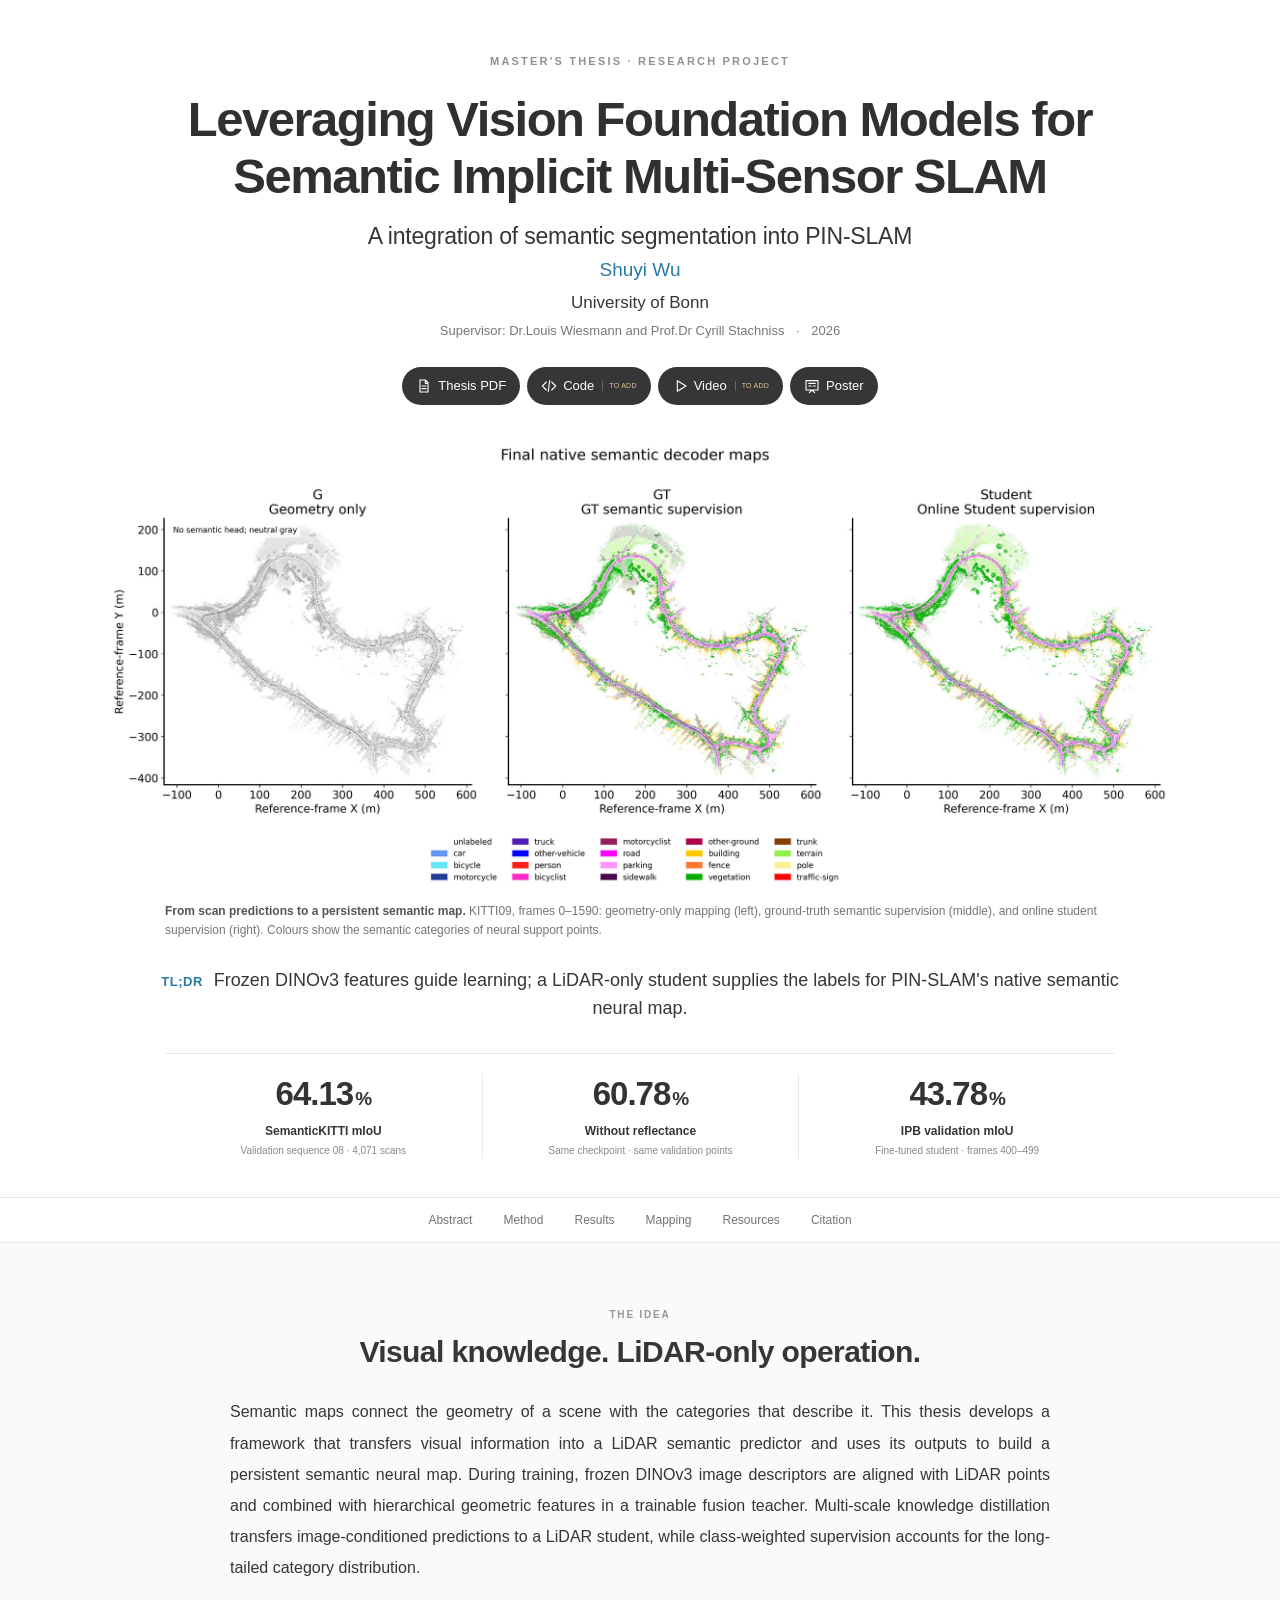
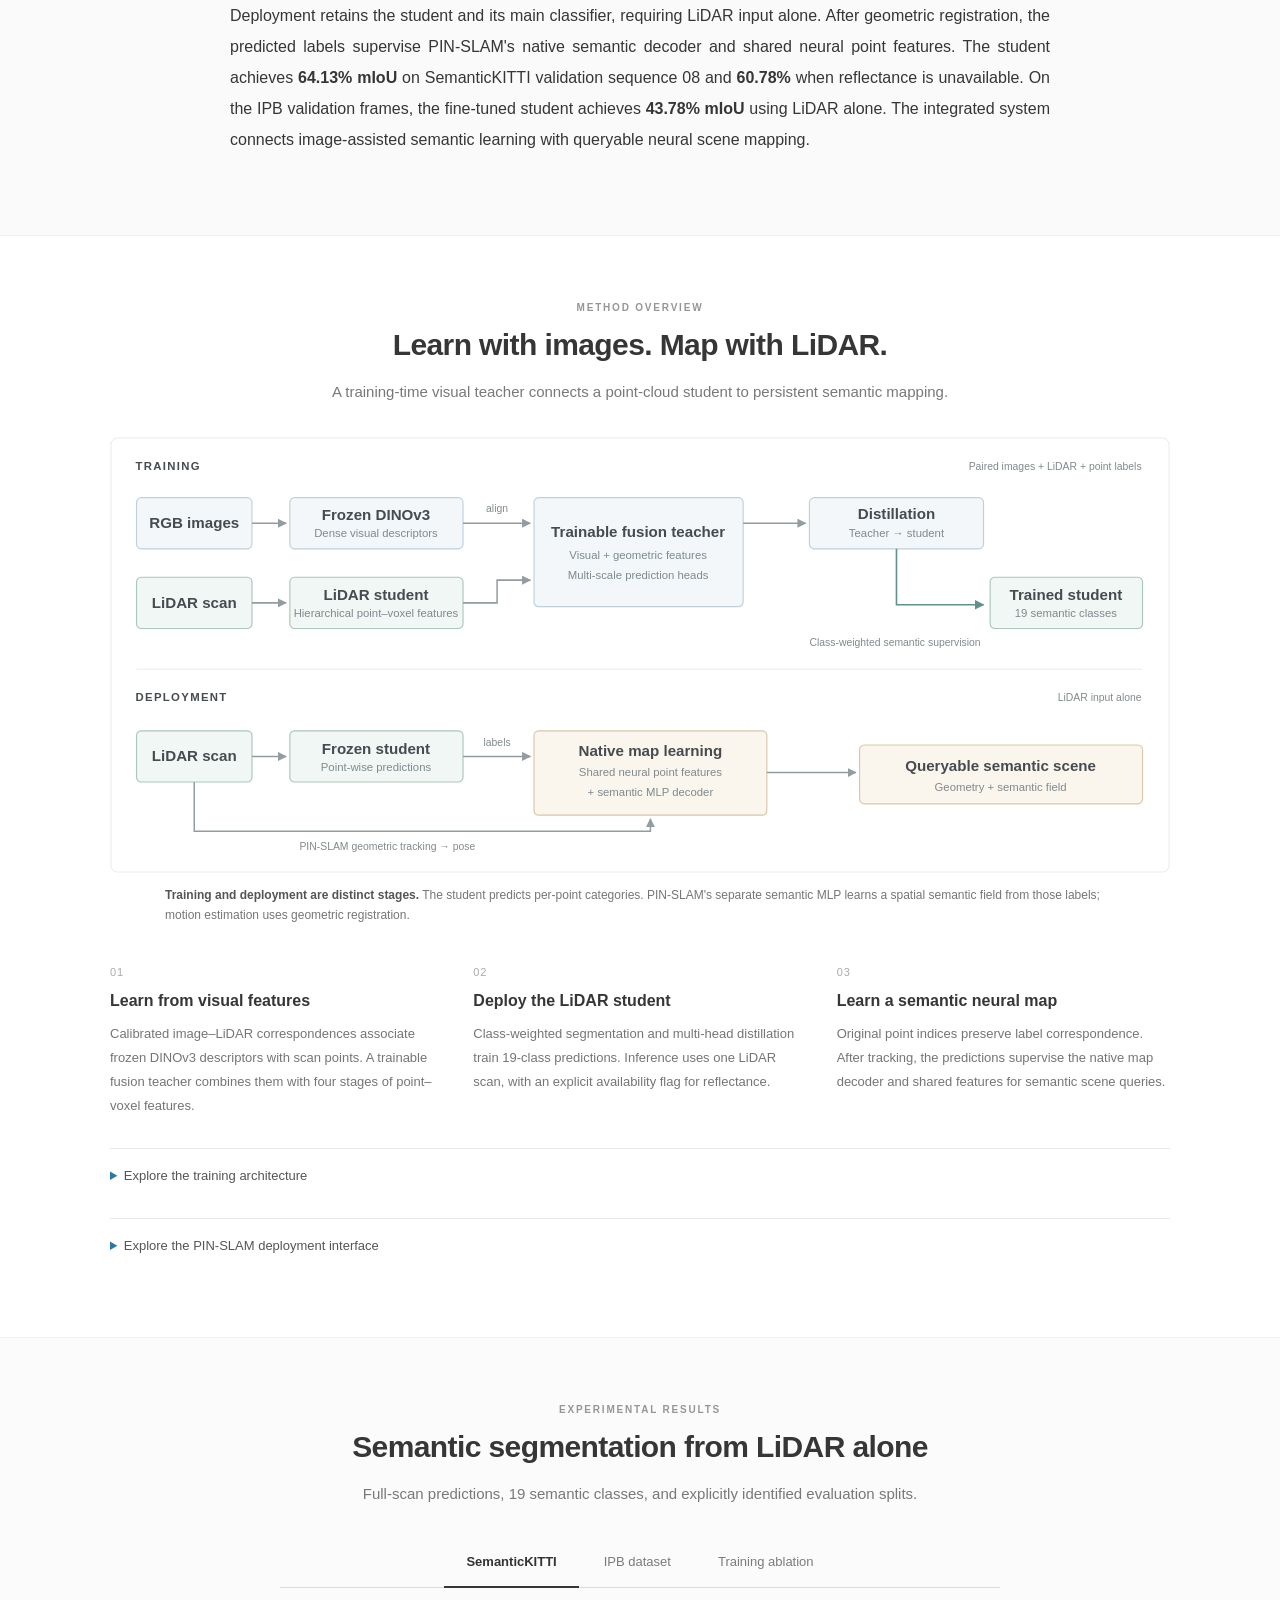
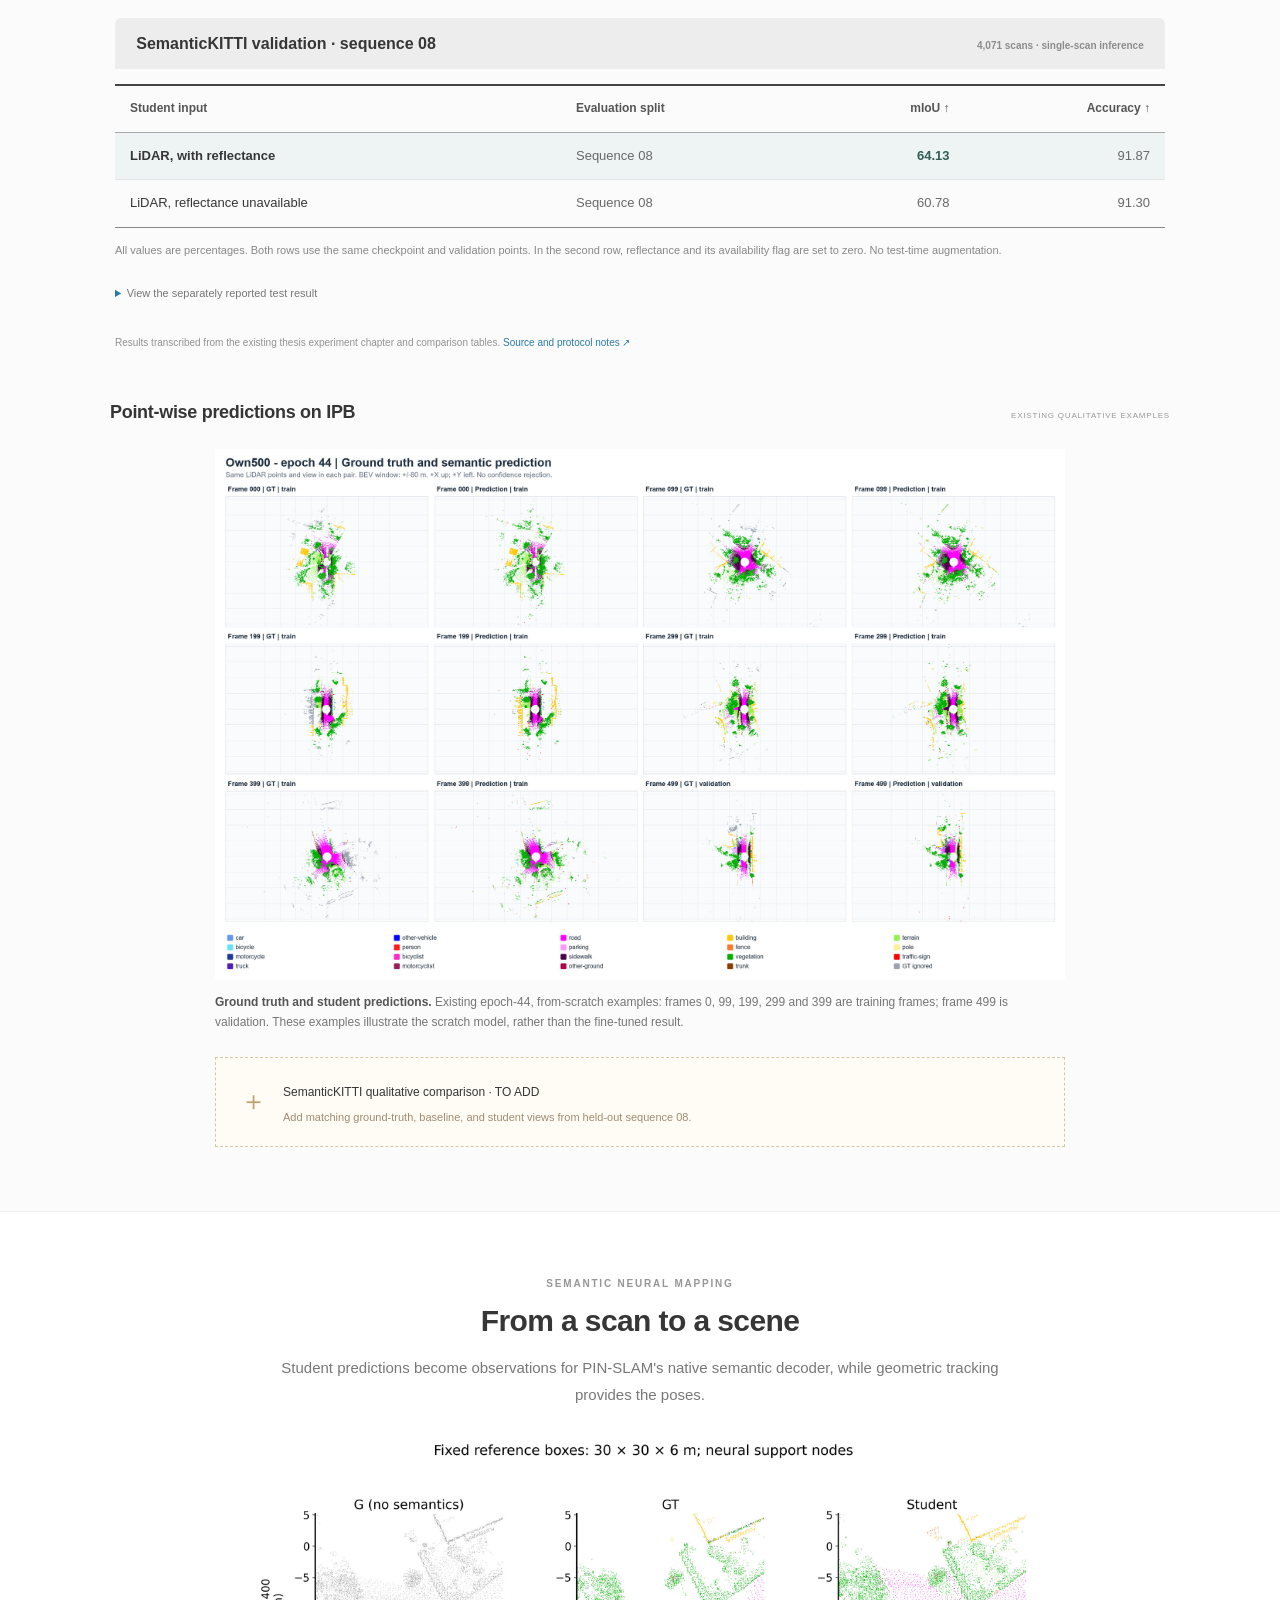
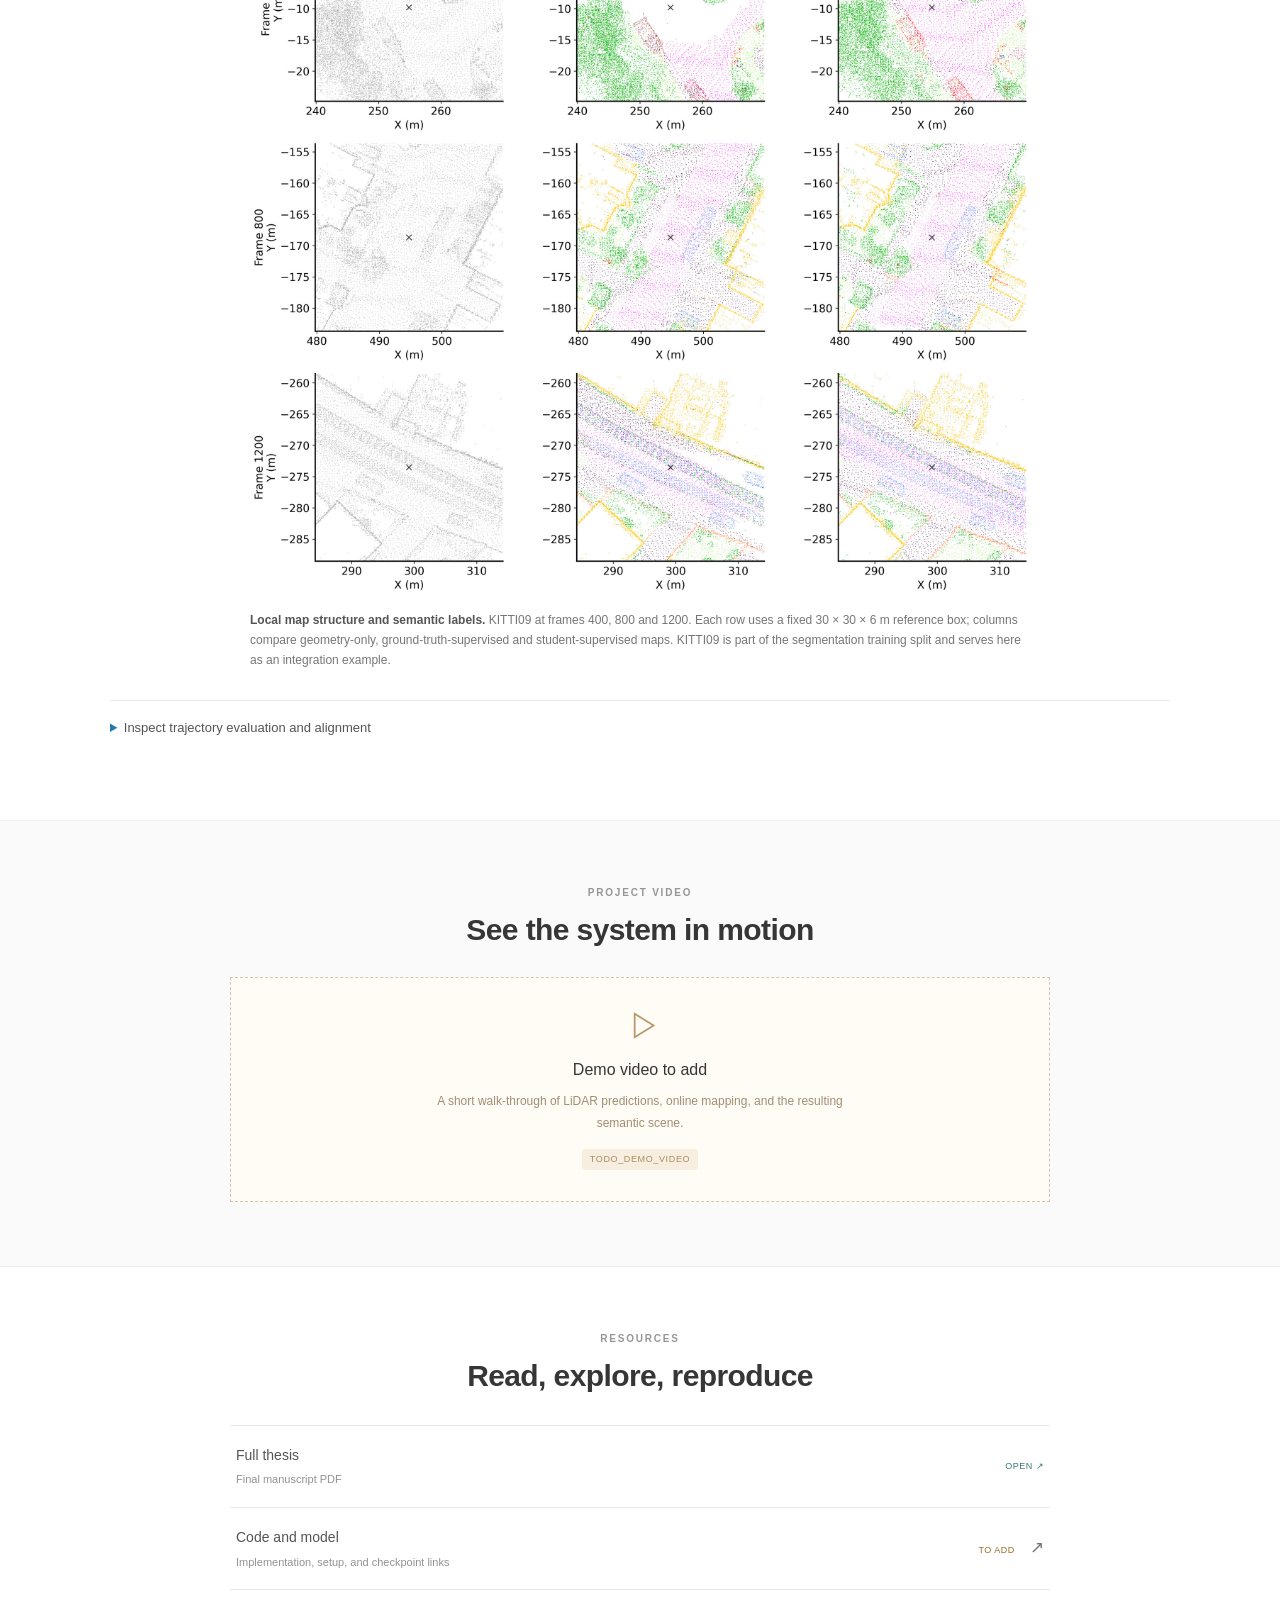
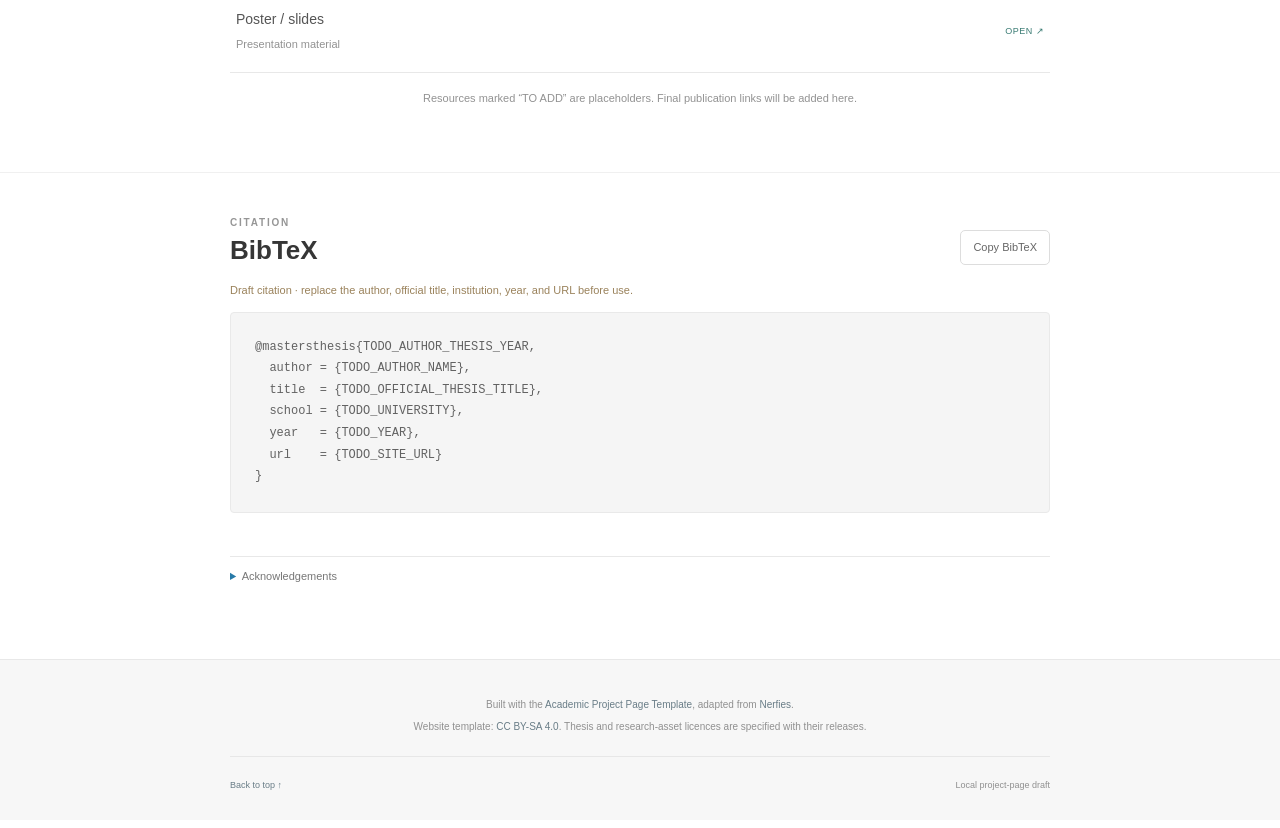
==== index.html @ 0bd76310 "change_basic" ====
<!doctype html>
<!-- Adapted from Academic Project Page Template and Nerfies. See ATTRIBUTION.md. -->
<html lang="en">
<head>
  <meta charset="utf-8">
  <meta name="viewport" content="width=device-width, initial-scale=1">
  <title>Leveraging Vision Foundation Models for Semantic Implicit Multi-Sensor SLAM | Master's Thesis</title>
  <meta name="description" content="A integration of semantic segmentation into PIN-SLAM">
  <meta name="Shuyi Wu, Louis Wiesmann , and Cyrill Stachniss" content="TODO_AUTHOR_NAME">
  <meta name="keywords" content="DINOv3, LiDAR, semantic segmentation, knowledge distillation, PIN-SLAM, semantic mapping">
  <meta name="theme-color" content="#363636">
  <!-- TODO_METADATA: replace identity, year, and complete project URLs before publication. -->
  <meta property="og:type" content="website">
  <meta property="og:title" content="Semantic PIN-SLAM">
  <meta property="og:description" content="Visual guidance during training. LiDAR-only semantics at deployment.">
  <meta property="og:url" content="TODO_SITE_URL">
  <meta property="og:image" content="TODO_ABSOLUTE_SOCIAL_PREVIEW_URL">
  <meta name="twitter:card" content="summary_large_image">
  <meta name="citation_title" content="TODO_OFFICIAL_THESIS_TITLE">
  <meta name="citation_author" content="TODO_AUTHOR_NAME">
  <meta name="citation_dissertation_institution" content="TODO_UNIVERSITY">
  <meta name="citation_publication_date" content="TODO_YEAR">
  <!-- Add citation_pdf_url only when the final thesis PDF is available. -->
  <link rel="icon" href="./static/images/favicon.svg" type="image/svg+xml">
  <link rel="stylesheet" href="./static/css/bulma.min.css">
  <link rel="stylesheet" href="./static/css/index.css">
  <script defer src="./static/js/index.js"></script>
</head>
<body>
  <a class="skip-link" href="#main-content">Skip to content</a>
  <header class="hero publication-header" id="top">
    <div class="hero-body">
      <div class="container is-max-desktop has-text-centered">
        <p class="eyebrow">MASTER'S THESIS · RESEARCH PROJECT</p>
        <!-- TODO_OFFICIAL_THESIS_TITLE: this is a descriptive working title, not a confirmed thesis title. -->
        <h1 class="title is-1 publication-title">Leveraging Vision Foundation Models for Semantic Implicit Multi-Sensor SLAM</h1>
        <p class="publication-subtitle">A integration of semantic segmentation into PIN-SLAM</p>
        <div class="publication-authors">
          <span class="identity-placeholder" data-placeholder="TODO_AUTHOR_NAME">Shuyi Wu</span>
        </div>
        <p class="publication-affiliation"><span data-placeholder="TODO_UNIVERSITY">University of Bonn</span> </p>
        <p class="publication-supervisor">Supervisor: <span data-placeholder="TODO_SUPERVISOR">Dr.Louis Wiesmann and Prof.Dr Cyrill Stachniss</span> <span class="dot">·</span> <span data-placeholder="TODO_YEAR">2026</span></p>
        <div class="publication-links" aria-label="Project resources">
          <a href="#resources" class="button is-dark is-rounded resource-link" data-resource="thesis"><svg class="icon-svg" aria-hidden="true"><use href="#icon-file"/></svg><span>Thesis PDF</span><span class="button-pending">TO ADD</span></a>
          <a href="#resources" class="button is-dark is-rounded resource-link" data-resource="code"><svg class="icon-svg" aria-hidden="true"><use href="#icon-code"/></svg><span>Code</span><span class="button-pending">TO ADD</span></a>
          <a href="#video" class="button is-dark is-rounded resource-link" data-resource="video"><svg class="icon-svg" aria-hidden="true"><use href="#icon-play"/></svg><span>Video</span><span class="button-pending">TO ADD</span></a>
          <a href="#resources" class="button is-dark is-rounded resource-link" data-resource="poster"><svg class="icon-svg" aria-hidden="true"><use href="#icon-poster"/></svg><span>Poster</span><span class="button-pending">TO ADD</span></a>
        </div>
      </div>
    </div>
  </header>

  <main id="main-content">
    <section class="teaser-section" aria-label="Research overview">
      <div class="container wide-container">
        <figure class="teaser-figure">
          <button class="image-button" data-lightbox="./static/images/teaser.jpg" data-caption="KITTI09, frames 0–1590. Geometry-only, ground-truth-supervised, and student-supervised native neural point maps. All panels use the same reference coordinates, class colours, and display sampling." aria-label="Enlarge the semantic map comparison">
            <img src="./static/images/teaser.jpg" width="2200" height="923" alt="Three aligned KITTI09 neural point maps: geometry-only in grey, ground-truth semantics, and online student semantics." fetchpriority="high">
          </button>
          <figcaption><strong>From scan predictions to a persistent semantic map.</strong> KITTI09, frames 0–1590: geometry-only mapping (left), ground-truth semantic supervision (middle), and online student supervision (right). Colours show the semantic categories of neural support points.</figcaption>
        </figure>
        <p class="tldr"><strong>TL;DR</strong> Frozen DINOv3 features guide learning; a LiDAR-only student supplies the labels for PIN-SLAM's native semantic neural map.</p>
        <div class="research-highlights" aria-label="Selected validation results">
          <div><span class="metric-value">64.13<span>%</span></span><span class="metric-name">SemanticKITTI mIoU</span><span class="metric-detail">Validation sequence 08 · 4,071 scans</span></div>
          <div><span class="metric-value">60.78<span>%</span></span><span class="metric-name">Without reflectance</span><span class="metric-detail">Same checkpoint · same validation points</span></div>
          <div><span class="metric-value">43.78<span>%</span></span><span class="metric-name">IPB validation mIoU</span><span class="metric-detail">Fine-tuned student · frames 400–499</span></div>
        </div>
      </div>
    </section>

    <nav class="section-nav" aria-label="Page sections">
      <div><a href="#abstract">Abstract</a><a href="#method">Method</a><a href="#results">Results</a><a href="#mapping">Mapping</a><a href="#resources">Resources</a><a href="#citation">Citation</a></div>
    </nav>

    <section class="section paper-section abstract-section" id="abstract">
      <div class="container reading-container">
        <p class="section-kicker">THE IDEA</p>
        <h2 class="title is-3 section-title">Visual knowledge. LiDAR-only operation.</h2>
        <div class="content abstract-copy">
          <p>Semantic maps connect the geometry of a scene with the categories that describe it. This thesis develops a framework that transfers visual information into a LiDAR semantic predictor and uses its outputs to build a persistent semantic neural map. During training, frozen DINOv3 image descriptors are aligned with LiDAR points and combined with hierarchical geometric features in a trainable fusion teacher. Multi-scale knowledge distillation transfers image-conditioned predictions to a LiDAR student, while class-weighted supervision accounts for the long-tailed category distribution.</p>
          <p>Deployment retains the student and its main classifier, requiring LiDAR input alone. After geometric registration, the predicted labels supervise PIN-SLAM's native semantic decoder and shared neural point features. The student achieves <strong>64.13% mIoU</strong> on SemanticKITTI validation sequence 08 and <strong>60.78%</strong> when reflectance is unavailable. On the IPB validation frames, the fine-tuned student achieves <strong>43.78% mIoU</strong> using LiDAR alone. The integrated system connects image-assisted semantic learning with queryable neural scene mapping.</p>
        </div>
      </div>
    </section>

    <section class="section paper-section" id="method">
      <div class="container wide-container">
        <p class="section-kicker">METHOD OVERVIEW</p>
        <h2 class="title is-3 section-title">Learn with images. Map with LiDAR.</h2>
        <p class="section-intro">A training-time visual teacher connects a point-cloud student to persistent semantic mapping.</p>
        <figure class="pipeline-figure">
          <button class="image-button" data-lightbox="./static/images/pipeline.svg" data-caption="System overview. Images and frozen DINOv3 are used during training. Deployment uses the LiDAR student; its labels supervise native semantic map learning after geometric tracking." aria-label="Enlarge the system overview">
            <img src="./static/images/pipeline.svg" width="1120" height="460" alt="Training: calibrated RGB and LiDAR features enter a fusion teacher, which distils semantic predictions to the student. Deployment: LiDAR student labels supervise native semantic mapping after geometric tracking." loading="lazy">
          </button>
          <figcaption><strong>Training and deployment are distinct stages.</strong> The student predicts per-point categories. PIN-SLAM's separate semantic MLP learns a spatial semantic field from those labels; motion estimation uses geometric registration.</figcaption>
        </figure>
        <div class="method-columns">
          <article><span class="step-number">01</span><h3>Learn from visual features</h3><p>Calibrated image–LiDAR correspondences associate frozen DINOv3 descriptors with scan points. A trainable fusion teacher combines them with four stages of point–voxel features.</p></article>
          <article><span class="step-number">02</span><h3>Deploy the LiDAR student</h3><p>Class-weighted segmentation and multi-head distillation train 19-class predictions. Inference uses one LiDAR scan, with an explicit availability flag for reflectance.</p></article>
          <article><span class="step-number">03</span><h3>Learn a semantic neural map</h3><p>Original point indices preserve label correspondence. After tracking, the predictions supervise the native map decoder and shared features for semantic scene queries.</p></article>
        </div>
        <details class="figure-details"><summary>Explore the training architecture</summary><figure><button class="image-button" data-lightbox="./static/images/fusion-teacher.svg" data-caption="Training architecture from the thesis: frozen DINOv3, trainable feature adapters and fusion stages, and main and auxiliary prediction heads." aria-label="Enlarge the fusion-teacher architecture"><img src="./static/images/fusion-teacher.svg" alt="Detailed four-stage DINOv3 fusion-teacher architecture." loading="lazy"></button><figcaption>The frozen visual encoder guides the trainable fusion teacher. The teacher and visual branch are used during training.</figcaption></figure></details>
        <details class="figure-details"><summary>Explore the PIN-SLAM deployment interface</summary><figure><button class="image-button" data-lightbox="./static/images/semantic-mapping.svg" data-caption="Native semantic mapping flow from the thesis. A frozen student supplies labels to ray sampling and map optimization. Geometric registration is the motion-estimation path." aria-label="Enlarge the semantic mapping flow"><img src="./static/images/semantic-mapping.svg" alt="Frozen student and geometric tracking feed PIN-SLAM map sampling, optimization, and native semantic decoding." loading="lazy"></button><figcaption>Student labels enter the native map-learning path after current-frame geometric tracking.</figcaption></figure></details>
      </div>
    </section>

    <section class="section paper-section results-section" id="results">
      <div class="container wide-container">
        <p class="section-kicker">EXPERIMENTAL RESULTS</p>
        <h2 class="title is-3 section-title">Semantic segmentation from LiDAR alone</h2>
        <p class="section-intro">Full-scan predictions, 19 semantic classes, and explicitly identified evaluation splits.</p>
        <div class="result-tabs" role="tablist" aria-label="Segmentation experiments">
          <button id="tab-semkitti" role="tab" aria-selected="true" aria-controls="panel-semkitti" tabindex="0">SemanticKITTI</button>
          <button id="tab-ipb" role="tab" aria-selected="false" aria-controls="panel-ipb" tabindex="-1">IPB dataset</button>
          <button id="tab-ablation" role="tab" aria-selected="false" aria-controls="panel-ablation" tabindex="-1">Training ablation</button>
        </div>
        <div class="result-panel" id="panel-semkitti" role="tabpanel" aria-labelledby="tab-semkitti" tabindex="0">
          <div class="panel-heading"><h3>SemanticKITTI validation · sequence 08</h3><span class="protocol-tag">4,071 scans · single-scan inference</span></div>
          <div class="table-container"><table class="paper-table"><caption class="sr-only">SemanticKITTI validation performance with and without reflectance.</caption><thead><tr><th scope="col">Student input</th><th scope="col">Evaluation split</th><th scope="col" class="numeric">mIoU ↑</th><th scope="col" class="numeric">Accuracy ↑</th></tr></thead><tbody><tr class="our-row"><th scope="row">LiDAR, with reflectance</th><td>Sequence 08</td><td class="numeric"><strong>64.13</strong></td><td class="numeric">91.87</td></tr><tr><th scope="row">LiDAR, reflectance unavailable</th><td>Sequence 08</td><td class="numeric">60.78</td><td class="numeric">91.30</td></tr></tbody></table></div>
          <p class="table-note">All values are percentages. Both rows use the same checkpoint and validation points. In the second row, reflectance and its availability flag are set to zero. No test-time augmentation.</p>
          <details class="text-details"><summary>View the separately reported test result</summary><p>The supplied thesis comparison tables report <strong>63.5% mIoU</strong> and <strong>90.3% accuracy</strong> on SemanticKITTI <strong>test sequences 11–21</strong>. This is a reported test result; the available validation records establish the sequence 08 results above. The original test-submission link is <span class="inline-placeholder">TO ADD</span>.</p></details>
        </div>
        <div class="result-panel" id="panel-ipb" role="tabpanel" aria-labelledby="tab-ipb" tabindex="0" hidden>
          <div class="panel-heading"><h3>IPB validation · frames 400–499</h3><span class="protocol-tag">100 scans · 12,946,458 valid points</span></div>
          <div class="table-container"><table class="paper-table"><caption class="sr-only">IPB held-out validation comparison, including training data and inference modalities.</caption><thead><tr><th scope="col">Method</th><th scope="col">Training data</th><th scope="col">Inference</th><th scope="col" class="numeric">mIoU ↑</th><th scope="col" class="numeric">Acc. ↑</th></tr></thead><tbody><tr><th scope="row">LSK3DNet</th><td>SemanticKITTI</td><td>LiDAR</td><td class="numeric">19.00</td><td class="numeric">53.81</td></tr><tr><th scope="row">DINO in the Room</th><td>SemanticKITTI</td><td>LiDAR + 4 RGB views</td><td class="numeric">44.56</td><td class="numeric">88.92</td></tr><tr><th scope="row">Ours · from scratch</th><td>IPB 0–399</td><td>LiDAR</td><td class="numeric">40.82</td><td class="numeric">86.00</td></tr><tr class="our-row"><th scope="row">Ours · fine-tuned</th><td>SemanticKITTI + IPB 0–399</td><td>LiDAR</td><td class="numeric"><strong>43.78</strong></td><td class="numeric">88.74</td></tr></tbody></table></div>
          <p class="table-note">Values are percentages. All methods are evaluated at the same valid reference points using the fixed 19-class label set. Empty class unions receive zero IoU. IPB scans do not provide reflectance. Training data and inference modalities are shown for each method.</p>
        </div>
        <div class="result-panel" id="panel-ablation" role="tabpanel" aria-labelledby="tab-ablation" tabindex="0" hidden>
          <div class="panel-heading"><h3>Class-aware training · sequence 08</h3><span class="protocol-tag">DINOv3 fusion teacher + distillation in every row</span></div>
          <div class="table-container"><table class="paper-table"><caption class="sr-only">Effect of weighting and weak-class augmentation.</caption><thead><tr><th scope="col">Training configuration</th><th scope="col" class="numeric">mIoU ↑</th><th scope="col" class="numeric">Accuracy ↑</th></tr></thead><tbody><tr><th scope="row">Unweighted cross-entropy</th><td class="numeric">61.83</td><td class="numeric">91.95</td></tr><tr class="our-row"><th scope="row">Fixed class weighting · main model</th><td class="numeric"><strong>64.13</strong></td><td class="numeric">91.87</td></tr><tr><th scope="row">Local weights + weak-class augmentation</th><td class="numeric">64.98</td><td class="numeric">91.51</td></tr></tbody></table></div>
          <p class="table-note">Values are percentages. The final row changes both class-frequency statistics and augmentation. Its local frequency statistics include sequence 08; training scans and augmentation donors exclude 08. It is reported as a separate configuration.</p>
        </div>
        <p class="source-note">Results transcribed from the existing thesis experiment chapter and comparison tables. <a href="./sources/CONTENT_SOURCES.md">Source and protocol notes ↗</a></p>
        <div class="qualitative-block">
          <div class="subsection-heading"><h3>Point-wise predictions on IPB</h3><span class="small-label">EXISTING QUALITATIVE EXAMPLES</span></div>
          <figure><button class="image-button" data-lightbox="./static/images/segmentation-own.jpg" data-caption="IPB examples from the epoch-44 student trained from scratch. Frames 0, 99, 199, 299, and 399 belong to training; frame 499 belongs to validation. These images illustrate the scratch model, not the fine-tuned result." aria-label="Enlarge the IPB segmentation examples"><img src="./static/images/segmentation-own.jpg" alt="Ground-truth and epoch-44 LiDAR student predictions across six IPB frames, with training and validation labels shown in the figure." loading="lazy"></button><figcaption><strong>Ground truth and student predictions.</strong> Existing epoch-44, from-scratch examples: frames 0, 99, 199, 299 and 399 are training frames; frame 499 is validation. These examples illustrate the scratch model, rather than the fine-tuned result.</figcaption></figure>
          <div class="asset-placeholder compact-placeholder" data-placeholder="TODO_SEMKITTI_QUALITATIVE"><span class="placeholder-mark">＋</span><div><strong>SemanticKITTI qualitative comparison · TO ADD</strong><p>Add matching ground-truth, baseline, and student views from held-out sequence 08.</p></div></div>
        </div>
      </div>
    </section>

    <section class="section paper-section" id="mapping">
      <div class="container wide-container">
        <p class="section-kicker">SEMANTIC NEURAL MAPPING</p>
        <h2 class="title is-3 section-title">From a scan to a scene</h2>
        <p class="section-intro">Student predictions become observations for PIN-SLAM's native semantic decoder, while geometric tracking provides the poses.</p>
        <figure class="map-detail-figure"><button class="image-button" data-lightbox="./static/images/map-details.jpg" data-caption="KITTI09 local map comparisons at frames 400, 800 and 1200. Geometry-only, ground-truth-supervised and student-supervised columns use fixed 30 × 30 × 6 m reference boxes." aria-label="Enlarge the local semantic map comparisons"><img src="./static/images/map-details.jpg" alt="Local map detail comparisons on KITTI09 at frames 400, 800 and 1200, with geometry-only, ground-truth-supervised and student-supervised mapping." loading="lazy"></button><figcaption><strong>Local map structure and semantic labels.</strong> KITTI09 at frames 400, 800 and 1200. Each row uses a fixed 30 × 30 × 6 m reference box; columns compare geometry-only, ground-truth-supervised and student-supervised maps. KITTI09 is part of the segmentation training split and serves here as an integration example.</figcaption></figure>
        <details class="figure-details"><summary>Inspect trajectory evaluation and alignment</summary><div class="detail-body"><p>ATE describes globally aligned trajectory error; one-frame RPE describes local motion error. Both are reported below for the same full KITTI08 run with final pose-graph optimization.</p><div class="table-container"><table class="paper-table"><caption class="sr-only">Full KITTI08 trajectory evaluation after final pose-graph optimization.</caption><thead><tr><th scope="col">Configuration</th><th scope="col" class="numeric">ATE ↓ (m)</th><th scope="col" class="numeric">RPE trans. ↓ (m)</th><th scope="col" class="numeric">RPE rot. ↓ (°)</th></tr></thead><tbody><tr><th scope="row">Geometry only</th><td class="numeric">4.1133</td><td class="numeric">0.0227</td><td class="numeric">0.1190</td></tr><tr><th scope="row">Predicted semantic map learning</th><td class="numeric">4.0360</td><td class="numeric">0.0264</td><td class="numeric">0.1196</td></tr></tbody></table></div><p class="table-note">All metrics are RMSE. ATE uses rigid SE(3) alignment with scale fixed to one; RPE uses a one-frame interval. The current integration retains geometric tracking.</p><figure><button class="image-button" data-lightbox="./static/images/trajectory-prefix.svg" data-caption="Separate prefix visualization: first 500 odometry frames on KITTI08 and IPB, rigidly aligned within each prefix. This figure does not visualize the full-sequence final-PGO values in the table." aria-label="Enlarge the first-500-frame trajectory comparisons"><img src="./static/images/trajectory-prefix.svg" alt="First-500-frame aligned odometry trajectories on KITTI08 and IPB." loading="lazy"></button><figcaption><strong>A separate prefix visualization.</strong> First 500 odometry frames on KITTI08 and IPB, aligned within each prefix. These plots use a different evaluation window from the full-sequence final-PGO table above.</figcaption></figure></div></details>
      </div>
    </section>

    <section class="section paper-section video-section" id="video">
      <div class="container reading-container">
        <p class="section-kicker">PROJECT VIDEO</p>
        <h2 class="title is-3 section-title">See the system in motion</h2>
        <!-- TODO_DEMO_VIDEO: insert an actual video element or iframe here once a demo is available. -->
        <div class="asset-placeholder video-placeholder"><svg class="video-play" aria-hidden="true"><use href="#icon-play"/></svg><strong>Demo video to add</strong><p>A short walk-through of LiDAR predictions, online mapping, and the resulting semantic scene.</p><span class="placeholder-tag">TODO_DEMO_VIDEO</span></div>
      </div>
    </section>

    <section class="section paper-section" id="resources">
      <div class="container reading-container">
        <p class="section-kicker">RESOURCES</p>
        <h2 class="title is-3 section-title">Read, explore, reproduce</h2>
        <div class="resource-list">
          <a href="#resources" class="resource-item resource-link" data-resource="thesis"><span><strong>Full thesis</strong><small>Final manuscript PDF</small></span><span class="resource-state">TO ADD <span aria-hidden="true">↗</span></span></a>
          <a href="#resources" class="resource-item resource-link" data-resource="code"><span><strong>Code and model</strong><small>Implementation, setup, and checkpoint links</small></span><span class="resource-state">TO ADD <span aria-hidden="true">↗</span></span></a>
          <a href="#resources" class="resource-item resource-link" data-resource="poster"><span><strong>Poster / slides</strong><small>Presentation material</small></span><span class="resource-state">TO ADD <span aria-hidden="true">↗</span></span></a>
        </div>
        <p class="resource-help">Resources marked “TO ADD” are placeholders. Final publication links will be added here.</p>
      </div>
    </section>

    <section class="section paper-section citation-section" id="citation">
      <div class="container reading-container">
        <div class="citation-heading"><div><p class="section-kicker">CITATION</p><h2 class="title is-3">BibTeX</h2></div><button class="copy-button" id="copy-citation" type="button">Copy BibTeX</button></div>
        <p class="citation-note">Draft citation · replace the author, official title, institution, year, and URL before use.</p>
        <pre id="bibtex-code"><code>@mastersthesis{TODO_AUTHOR_THESIS_YEAR,
  author = {TODO_AUTHOR_NAME},
  title  = {TODO_OFFICIAL_THESIS_TITLE},
  school = {TODO_UNIVERSITY},
  year   = {TODO_YEAR},
  url    = {TODO_SITE_URL}
}</code></pre>
        <p class="copy-status" id="copy-status" role="status" aria-live="polite"></p>
        <details class="text-details acknowledgements"><summary>Acknowledgements</summary><p><span class="inline-placeholder">TODO_ACKNOWLEDGEMENTS</span> Add the supervisor, collaborators, institution, and funding acknowledgements that apply to the final thesis.</p></details>
      </div>
    </section>
  </main>

  <footer class="footer"><div class="container reading-container has-text-centered"><p>Built with the <a href="https://github.com/eliahuhorwitz/Academic-project-page-template" target="_blank" rel="noopener noreferrer">Academic Project Page Template</a>, adapted from <a href="https://nerfies.github.io/" target="_blank" rel="noopener noreferrer">Nerfies</a>.</p><p>Website template: <a href="https://creativecommons.org/licenses/by-sa/4.0/" target="_blank" rel="noopener noreferrer">CC BY-SA 4.0</a>. Thesis and research-asset licences are specified with their releases.</p><p class="footer-bottom"><a href="#top">Back to top ↑</a><span>Local project-page draft</span></p></div></footer>

  <dialog id="resource-dialog" class="resource-dialog" aria-labelledby="resource-dialog-title"><button class="dialog-close" data-close-dialog type="button" aria-label="Close resource information">×</button><span class="dialog-kicker">RESOURCE TO ADD</span><h2 id="resource-dialog-title">Resource pending</h2><p id="resource-dialog-description"></p><button class="dialog-done" data-close-dialog type="button">Got it</button></dialog>
  <dialog id="image-dialog" class="image-dialog" aria-label="Enlarged research figure"><button class="dialog-close image-dialog-close" data-close-image type="button" aria-label="Close enlarged figure">×</button><img id="lightbox-image" alt=""><p id="lightbox-caption"></p></dialog>
  <svg class="svg-symbols" xmlns="http://www.w3.org/2000/svg" aria-hidden="true"><symbol id="icon-file" viewBox="0 0 24 24"><path d="M6 3h8l4 4v14H6zM14 3v5h4M9 12h6M9 16h6"/></symbol><symbol id="icon-code" viewBox="0 0 24 24"><path d="m8 6-6 6 6 6m8-12 6 6-6 6m-3-14-2 16"/></symbol><symbol id="icon-play" viewBox="0 0 24 24"><path d="m8 4 13 8-13 8z"/></symbol><symbol id="icon-poster" viewBox="0 0 24 24"><path d="M3 4h18v14H3zM8 22l4-4 4 4M7 8h10M7 12h4m3 0h3"/></symbol></svg>
</body>
</html>
---- static/css/index.css ----
/* Custom academic styling; adapted from Academic Project Page Template / Nerfies. */
:root{--ink:#363636;--muted:#727272;--blue:#287aa8;--line:#e8e8e8;--paper:#fff;--soft:#f8f9fa;--amber:#9b6927;--amber-bg:#fff8ed;--teal:#397b73}
*{box-sizing:border-box}html{scroll-behavior:smooth;scroll-padding-top:80px}body{font-family:"Segoe UI",Arial,Helvetica,sans-serif;color:var(--ink);font-size:17px;line-height:1.7;background:var(--paper);-webkit-font-smoothing:antialiased}button,a{-webkit-tap-highlight-color:transparent}button{font:inherit}a{color:var(--blue)}a:hover{color:#175779}a:focus-visible,button:focus-visible,summary:focus-visible,[tabindex]:focus-visible{outline:3px solid #3c8cba;outline-offset:5px}button{cursor:pointer}.container.wide-container{max-width:1060px!important}.container.reading-container{max-width:820px!important}.sr-only,.svg-symbols{position:absolute;width:1px;height:1px;padding:0;overflow:hidden;clip:rect(0,0,0,0);white-space:nowrap;border:0}.skip-link{position:fixed;left:16px;top:-100px;z-index:100;background:#fff;padding:8px 20px;border:1px solid var(--blue)}.skip-link:focus{top:12px}
.publication-header .hero-body{padding:52px 24px 25px}.eyebrow{font-size:11px;font-weight:600;letter-spacing:.2em;color:#929292;margin-bottom:20px}.publication-title{font-size:49px!important;line-height:1.17!important;font-weight:700!important;letter-spacing:-1.5px;margin:0 0 15px!important;color:#303030!important}.publication-subtitle{max-width:820px;margin:0 auto;font-size:23px;line-height:1.45;font-weight:500;letter-spacing:-.2px}.working-title{font-size:11px;color:#929292;margin:10px 0 24px}.working-title>span[aria-hidden]{margin:0 5px}.todo-text{color:var(--amber)}.publication-authors{margin:0 0 3px;font-size:19px}.identity-placeholder{color:var(--blue);font-weight:500}.identity-placeholder small,.todo-label{font-size:8px;letter-spacing:.08em;vertical-align:middle;color:var(--amber);background:var(--amber-bg);border:1px solid #eddbbb;border-radius:3px;padding:2px 4px;margin-left:5px}.publication-affiliation{font-size:17px;margin:2px 0}.publication-supervisor{font-size:13px;color:#777;margin-top:2px}.publication-supervisor .dot{margin:0 8px}.publication-links{display:flex;justify-content:center;flex-wrap:wrap;gap:7px;margin:25px 0 0}.publication-links .button{height:38px;padding:0 14px;border:0;border-radius:999px!important;background:#363636;color:#fff;box-shadow:none;font-size:13px;font-weight:500;gap:6px}.publication-links .button:hover{background:#505050;color:#fff}.icon-svg{width:16px;height:16px;flex-shrink:0;fill:none;stroke:currentColor;stroke-width:1.65;stroke-linecap:round;stroke-linejoin:round}.button-pending{font-size:7px;font-weight:500;letter-spacing:.035em;color:#e0c59a;border-left:1px solid #666;margin-left:2px;padding-left:6px}
.teaser-section{padding:14px 24px 30px}.teaser-figure{margin:0}.image-button{display:block;width:100%;padding:0;background:none;border:0;color:inherit;text-align:inherit;border-radius:2px;cursor:zoom-in}.image-button img{display:block;width:100%;height:auto;margin:auto}.teaser-figure .image-button{max-width:1060px;margin:auto}figcaption{font-size:12px;line-height:1.65;color:#767676;margin:13px auto 0;max-width:950px}figcaption strong{font-weight:600;color:#555}.tldr{font-size:18px;line-height:1.55;text-align:center;max-width:960px;margin:26px auto 0}.tldr>strong{color:var(--blue);font-size:13px;letter-spacing:.04em;margin-right:6px}.research-highlights{display:grid;grid-template-columns:repeat(3,1fr);margin:30px auto 0;max-width:950px;padding:20px 0 8px;border-top:1px solid var(--line)}.research-highlights>div{text-align:center;padding:0 14px}.research-highlights>div+div{border-left:1px solid var(--line)}.metric-value{display:block;color:#333;font-size:33px;line-height:1.2;letter-spacing:-1px;font-weight:600}.metric-value>span{font-size:19px;margin-left:2px}.metric-name{display:block;margin-top:7px;font-size:12px;font-weight:600}.metric-detail{display:block;margin-top:2px;font-size:10px;color:#888;line-height:1.6}
.section-nav{border-top:1px solid var(--line);border-bottom:1px solid var(--line);position:sticky;top:0;z-index:10;background:rgba(255,255,255,.97);backdrop-filter:blur(8px)}.section-nav>div{display:flex;align-items:center;justify-content:center;gap:31px;padding:12px 20px;overflow-x:auto}.section-nav a{font-size:12px;color:#747474;white-space:nowrap}.section-nav a:hover{color:var(--blue)}.paper-section{padding:64px 24px}.paper-section+.paper-section{border-top:1px solid #f0f0f0}.section-kicker{font-size:10px;line-height:1.5;letter-spacing:.18em;font-weight:600;color:#969696;text-align:center;margin-bottom:10px}.section-title{font-size:30px!important;font-weight:600!important;line-height:1.3!important;text-align:center;margin:0 0 14px!important;letter-spacing:-.6px}.section-intro{font-size:15px;max-width:770px;text-align:center;margin:0 auto 32px;color:#787878;line-height:1.8}.abstract-section{background:#fafafa}.abstract-copy{margin-top:25px;font-size:16px;line-height:1.95;text-align:justify}.abstract-copy p{margin-bottom:1em!important}.abstract-copy strong{font-weight:600}.pipeline-figure{margin-top:30px}.pipeline-figure figcaption{max-width:950px}.method-columns{display:grid;grid-template-columns:repeat(3,1fr);gap:30px;margin:38px 0 30px}.step-number{font-size:11px;color:#aaa;letter-spacing:.08em;display:block;margin-bottom:7px}.method-columns h3{font-size:16px;font-weight:600;line-height:1.5;margin-bottom:9px}.method-columns p{font-size:13px;line-height:1.85;color:#757575}.figure-details{border-top:1px solid var(--line);margin-top:15px}.figure-details summary,.text-details summary{cursor:pointer;font-size:13px;font-weight:500;color:#555;padding:16px 0;list-style-position:inside}.figure-details summary::marker,.text-details summary::marker{color:var(--blue)}.figure-details[open] summary{margin-bottom:12px}.figure-details figure{padding:0 0 20px}.figure-details img{max-height:none;object-fit:contain}.detail-body{font-size:14px;color:#666}.detail-body>p{margin-bottom:20px}
.results-section{background:#fbfbfb}.result-tabs{display:flex;justify-content:center;gap:3px;margin:0 auto 30px;border-bottom:1px solid #ddd;max-width:720px}.result-tabs button{padding:12px 22px;background:transparent;border:0;border-bottom:2px solid transparent;font-size:13px;color:#7b7b7b;margin-bottom:-1px}.result-tabs button[aria-selected=true]{color:#333;border-bottom-color:#363636;font-weight:600}.result-panel{padding:0 5px}.result-panel[hidden]{display:none}.panel-heading{display:flex;justify-content:space-between;align-items:baseline;flex-wrap:wrap;gap:8px;margin-bottom:15px}.panel-heading h3{font-size:16px;font-weight:600}.protocol-tag{font-size:10px;color:#8c8c8c}.table-container{overflow-x:auto;margin:0!important;overscroll-behavior-x:contain}.paper-table{width:100%;border-collapse:collapse;font-size:13px;line-height:1.6;background:transparent}.paper-table thead{border-top:2px solid #444;border-bottom:1px solid #aaa}.paper-table th,.paper-table td{padding:13px 15px;vertical-align:middle}.paper-table thead th{font-weight:600;color:#555;font-size:12px;white-space:nowrap}.paper-table tbody th{font-weight:400}.paper-table tbody tr{border-bottom:1px solid #e7e7e7}.paper-table tbody tr:last-child{border-bottom:1px solid #888}.paper-table td{color:#686868}.paper-table .numeric{text-align:right;font-variant-numeric:tabular-nums;white-space:nowrap}.paper-table .our-row{background:#eef4f3}.paper-table .our-row th{font-weight:600}.paper-table .our-row strong{color:#315e57}.table-note{font-size:11px;line-height:1.8;color:#888;margin:13px 0 0}.text-details{margin-top:13px}.text-details summary{padding:10px 0;font-size:11px;color:#777}.text-details p{font-size:12px;line-height:1.85;margin:0 0 15px;color:#777}.inline-placeholder{font-size:10px;color:var(--amber);background:var(--amber-bg);padding:2px 5px}.source-note{font-size:10px;color:#929292;margin:21px 5px 0}.source-note a{white-space:nowrap}.qualitative-block{margin-top:46px}.subsection-heading{display:flex;align-items:baseline;justify-content:space-between;flex-wrap:wrap;gap:8px;margin-bottom:22px}.subsection-heading h3{font-size:18px;font-weight:600;letter-spacing:-.3px}.small-label{font-size:8px;color:#999;letter-spacing:.1em}.qualitative-block figure{max-width:850px;margin:auto}.asset-placeholder{border:1px dashed #d9c6a7;background:#fffcf6;color:#8b714b}.compact-placeholder{display:flex;align-items:center;gap:16px;padding:19px 24px;margin:25px auto 0;max-width:850px}.placeholder-mark{font-size:27px;font-weight:300;color:#c2a16e}.compact-placeholder strong{font-size:12px;font-weight:500}.compact-placeholder p{font-size:11px;line-height:1.6;color:#a08c70;margin-top:3px}.map-detail-figure{max-width:780px;margin:0 auto 30px}.map-detail-figure figcaption{margin-top:16px}.video-section{background:#fafafa}.video-placeholder{min-height:225px;display:flex;flex-direction:column;justify-content:center;align-items:center;padding:28px;text-align:center;margin-top:28px}.video-play{width:35px;height:35px;stroke:#b7986c;stroke-width:1.2;fill:none;margin-bottom:13px}.video-placeholder strong{font-size:16px;font-weight:500}.video-placeholder p{max-width:430px;font-size:12px;line-height:1.8;color:#a18e73;margin:8px auto 14px}.placeholder-tag{font-size:9px;letter-spacing:.07em;color:#a78b62;background:#f7eedf;padding:3px 8px;border-radius:3px}
.resource-list{margin:30px auto 0}.resource-item{display:flex;align-items:center;justify-content:space-between;gap:15px;padding:18px 6px;border-bottom:1px solid var(--line);color:#555}.resource-item:first-child{border-top:1px solid var(--line)}.resource-item:hover{background:#fafafa;color:var(--blue)}.resource-item strong{display:block;font-weight:500;font-size:14px}.resource-item small{display:block;font-size:11px;color:#929292;margin-top:3px}.resource-state{font-size:9px;white-space:nowrap;color:var(--amber);letter-spacing:.05em}.resource-state>span{margin-left:12px;font-size:17px;color:#777}.resource-help{font-size:11px;text-align:center;color:#929292;margin-top:16px}.citation-section{padding-top:42px}.citation-heading{display:flex;align-items:end;justify-content:space-between;gap:15px}.citation-heading .section-kicker{text-align:left;margin-bottom:6px}.citation-heading .title{font-size:26px;font-weight:600;margin:0}.copy-button{border:1px solid #ddd;background:#fff;color:#666;font-size:11px;padding:7px 12px;border-radius:5px}.copy-button:hover{background:#f6f6f6}.citation-note{font-size:11px;color:#9a825b;line-height:1.7;margin:16px 0 12px}pre#bibtex-code{font-family:Consolas,"Courier New",monospace;background:#f5f5f5;border:1px solid #e9e9e9;border-radius:4px;padding:24px;font-size:12px;line-height:1.8;overflow-x:auto;color:#626262}pre#bibtex-code code{padding:0;background:none;color:inherit}.copy-status{font-size:11px;min-height:18px;margin-top:5px;color:var(--teal)}.acknowledgements{border-top:1px solid var(--line);margin-top:20px}.footer{padding:35px 24px 25px;background:#f7f7f7;border-top:1px solid var(--line)}.footer p{font-size:10px;line-height:1.9;color:#909090}.footer p+p{margin-top:3px}.footer a{color:#697d87}.footer-bottom{display:flex;justify-content:space-between;gap:15px;padding-top:20px;margin-top:20px!important;border-top:1px solid #e7e7e7;font-size:9px!important}
dialog{border:0;padding:0;color:var(--ink)}dialog::backdrop{background:rgba(20,25,28,.7)}.resource-dialog{max-width:440px;width:calc(100% - 40px);padding:34px;border-radius:9px;box-shadow:0 15px 70px #0004}.dialog-close{position:absolute;right:12px;top:7px;background:#fff;border:0;font-size:25px;color:#777;line-height:1.4;width:32px;height:32px}.dialog-kicker{font-size:9px;letter-spacing:.13em;color:var(--amber)}.resource-dialog h2{font-size:22px;font-weight:600;margin:10px 0 12px}.resource-dialog p{font-size:13px;line-height:1.9;color:#777}.dialog-owner-note{margin-top:17px;font-size:10px!important;border-top:1px solid var(--line);padding-top:14px}.dialog-owner-note code{font-size:10px;color:#666;background:#f2f2f2;word-break:break-all}.dialog-done{margin-top:22px;background:#363636;border:0;color:white;border-radius:999px;font-size:12px;padding:8px 22px}.image-dialog{max-width:calc(100vw - 40px);width:1300px;max-height:92vh;border-radius:5px;padding:40px 18px 15px;background:white;overflow:auto}.image-dialog img{display:block;max-width:100%;height:auto;margin:auto;background:#fff}.image-dialog p{font-size:12px;line-height:1.6;color:#777;max-width:1000px;margin:16px auto 5px}.image-dialog-close{position:sticky;top:0;float:right;margin-top:-35px;z-index:2}.modal-open{overflow:hidden}
@media(min-width:1300px){.publication-title{font-size:52px!important}.publication-header .hero-body{padding-top:58px}}
@media(max-width:768px){body{font-size:16px}.publication-header .hero-body{padding:36px 20px 20px}.publication-title{font-size:38px!important;letter-spacing:-1px}.publication-subtitle{font-size:19px}.working-title{font-size:10px;line-height:1.6;margin-bottom:20px}.publication-authors{font-size:18px}.publication-affiliation{font-size:15px}.publication-supervisor{font-size:11px}.publication-links{gap:6px;margin-top:21px}.publication-links .button{font-size:11px;height:35px;padding:0 11px;gap:5px}.button-pending{font-size:6px}.teaser-section{padding:10px 18px 23px}.tldr{font-size:16px;margin-top:20px}.research-highlights{margin-top:24px;padding-top:18px}.research-highlights>div{padding:0 8px}.metric-value{font-size:27px}.metric-value>span{font-size:16px}.metric-name{font-size:10px}.metric-detail{font-size:9px}.section-nav>div{gap:22px;padding:11px 18px;justify-content:flex-start;width:max-content;max-width:100%;margin:auto}.section-nav a{font-size:11px}.paper-section{padding:43px 20px}.section-title{font-size:26px!important}.section-intro{font-size:13px;margin-bottom:25px}.abstract-copy{font-size:14px;line-height:1.95;text-align:left}.method-columns{gap:20px}.method-columns h3{font-size:14px}.method-columns p{font-size:12px}.pipeline-figure{margin-top:15px}.result-tabs button{padding:11px 15px;font-size:12px}.paper-table{font-size:12px;min-width:580px}.paper-table th,.paper-table td{padding:12px 10px}.paper-table thead th{font-size:11px}.panel-heading h3{font-size:14px}.protocol-tag{font-size:9px}.table-note{font-size:10px}.source-note{font-size:9px}.qualitative-block{margin-top:35px}.subsection-heading h3{font-size:17px}.small-label{font-size:7px}.compact-placeholder{padding:15px;gap:10px}.compact-placeholder strong{font-size:11px}.compact-placeholder p{font-size:10px}figcaption{font-size:10px}.video-placeholder{min-height:200px}.resource-item{padding:16px 4px}.resource-item strong{font-size:13px}.resource-item small{font-size:10px}.resource-help{font-size:10px}.citation-note{font-size:10px}pre#bibtex-code{font-size:10px;padding:17px}.footer{padding:27px 20px 20px}.footer p{font-size:9px}}
@media(max-width:480px){.desktop-break{display:none}.publication-title{font-size:34px!important;line-height:1.18!important}.publication-subtitle{font-size:17px}.eyebrow{font-size:9px;margin-bottom:16px}.publication-links{max-width:340px;margin-left:auto;margin-right:auto;gap:6px}.publication-links .button{font-size:11px}.publication-supervisor{max-width:310px;margin:auto;line-height:1.9}.research-highlights>div{padding:0 5px}.metric-value{font-size:24px}.metric-value>span{font-size:14px}.metric-name{font-size:9px;line-height:1.4}.metric-detail{font-size:8px}.research-highlights{padding-bottom:2px}.section-nav>div{gap:18px}.section-nav a{font-size:10px}.section-title{font-size:24px!important}.method-columns{grid-template-columns:1fr;gap:22px;margin-top:26px}.method-columns article{display:grid;grid-template-columns:27px 1fr;column-gap:10px}.step-number{grid-row:1/3;padding-top:2px;margin:0}.method-columns h3{font-size:15px;margin-bottom:5px}.method-columns p{font-size:13px}.result-tabs button{font-size:11px;padding:10px 12px}.panel-heading{display:block}.protocol-tag{display:block;margin-top:4px}.subsection-heading{display:block}.small-label{display:block;margin-top:5px}.resource-dialog{padding:28px}.footer-bottom{font-size:8px!important}.image-dialog{max-width:calc(100vw - 16px);padding:38px 10px 12px}.image-dialog p{font-size:10px}}
@media(prefers-reduced-motion:reduce){html{scroll-behavior:auto}*{transition:none!important}}
@media print{.section-nav,.publication-links,.copy-button,.asset-placeholder,.resource-help,.resource-list,dialog{display:none!important}.paper-section{padding:25px 0;break-inside:avoid}.result-panel[hidden]{display:block}.result-tabs{display:none}.publication-header .hero-body{padding-top:0}body{font-size:11pt}.footer{background:white}}
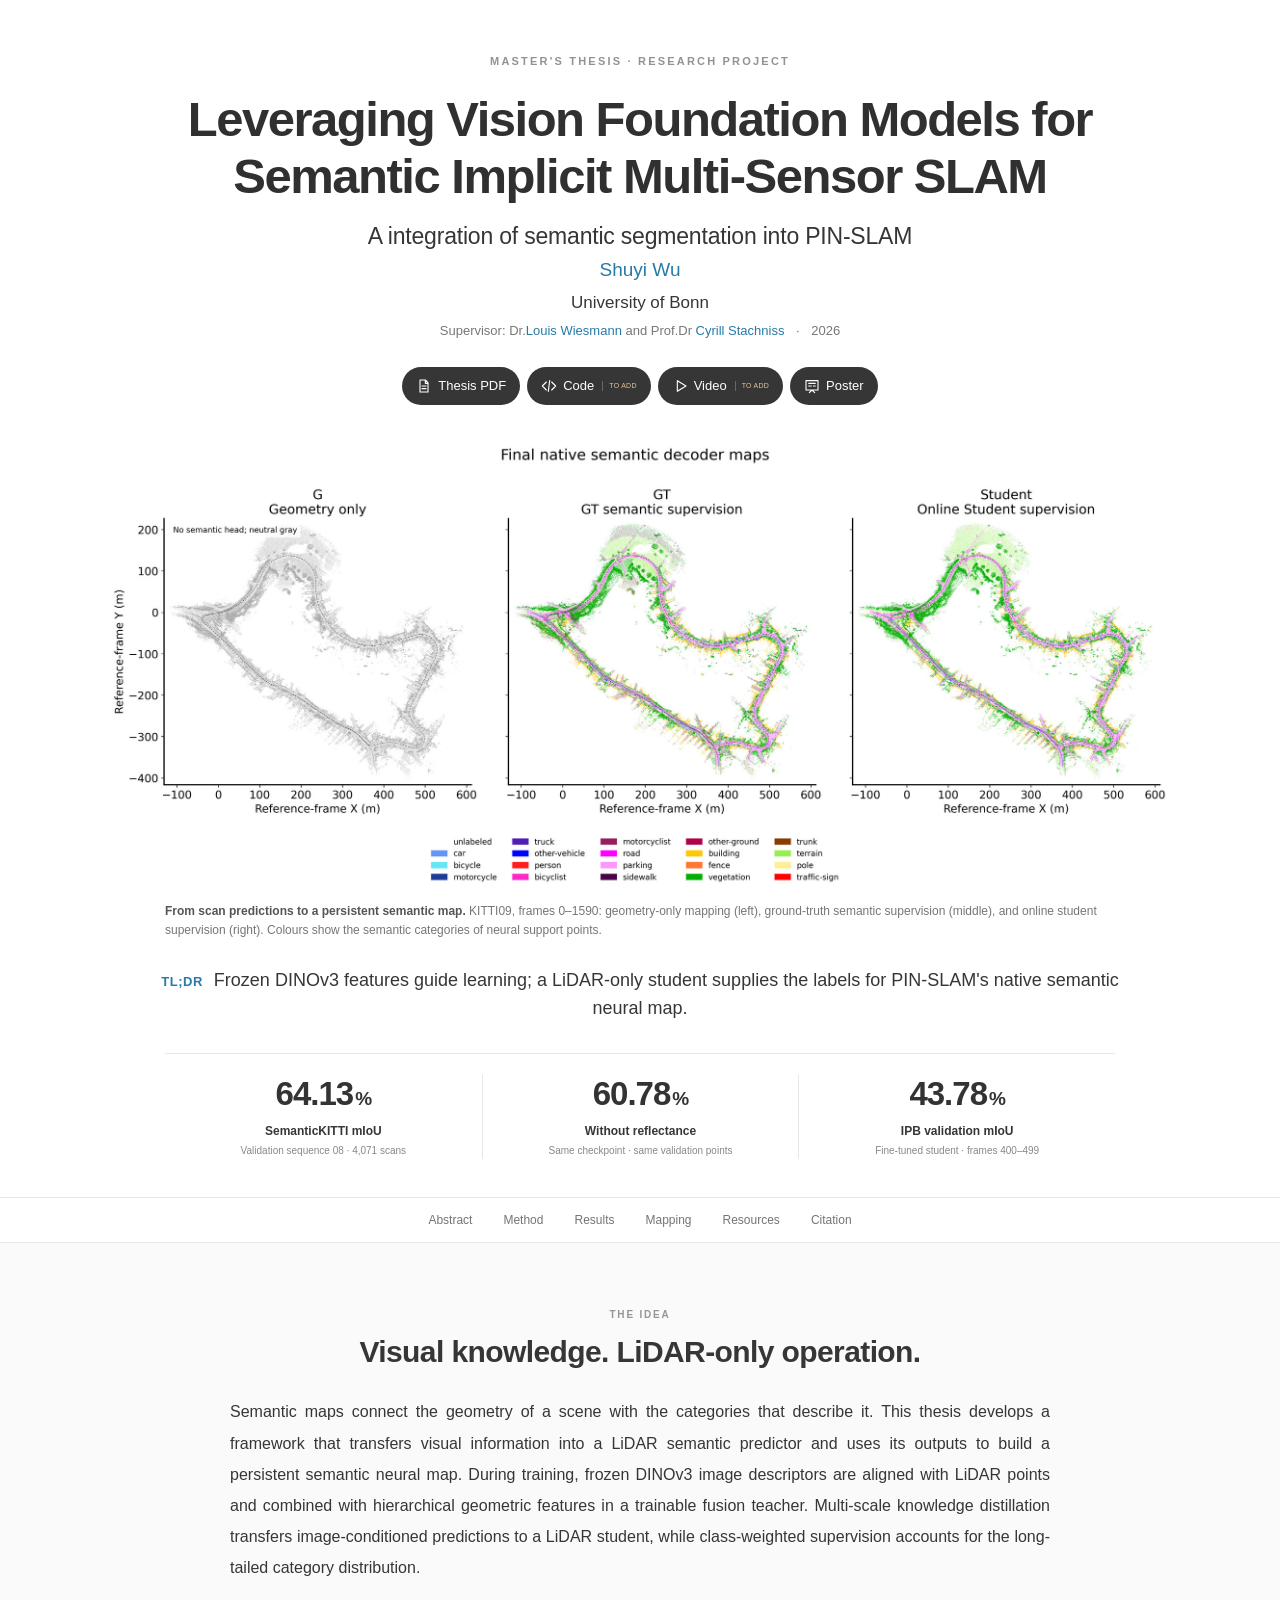
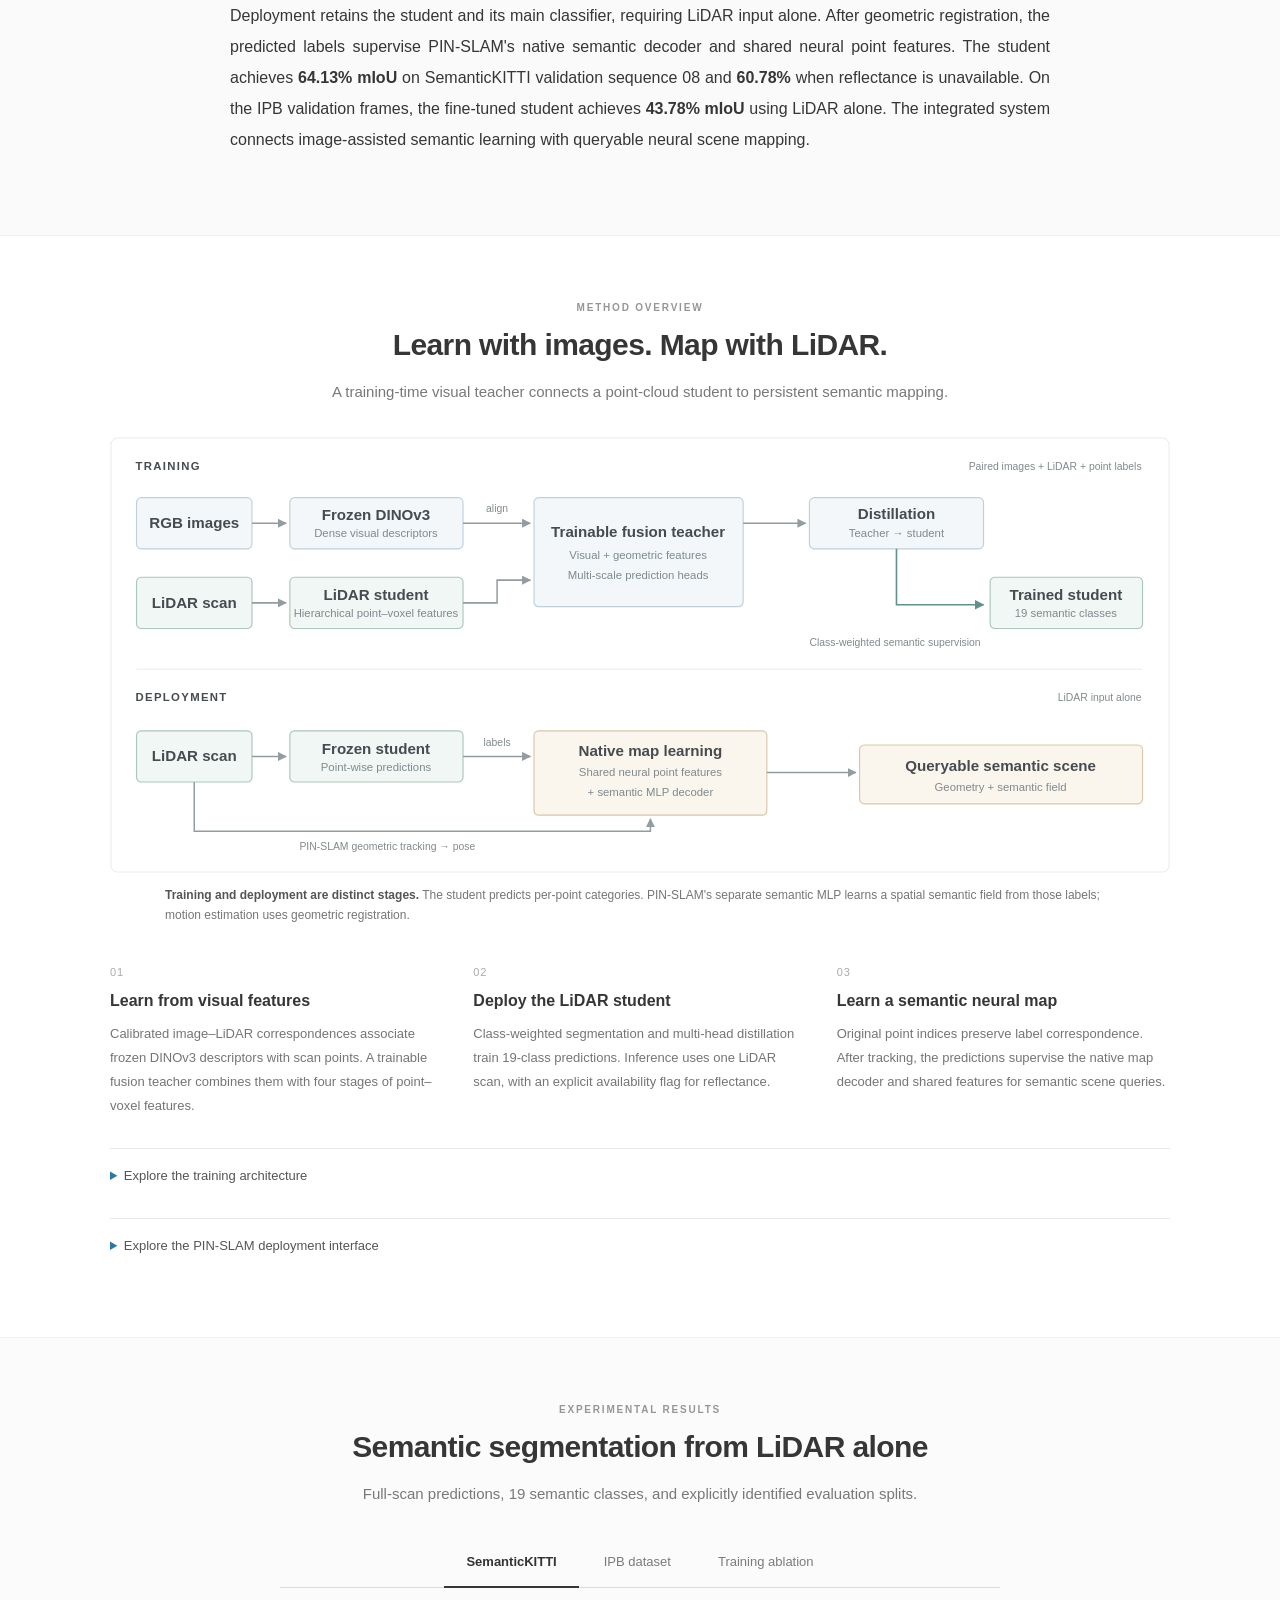
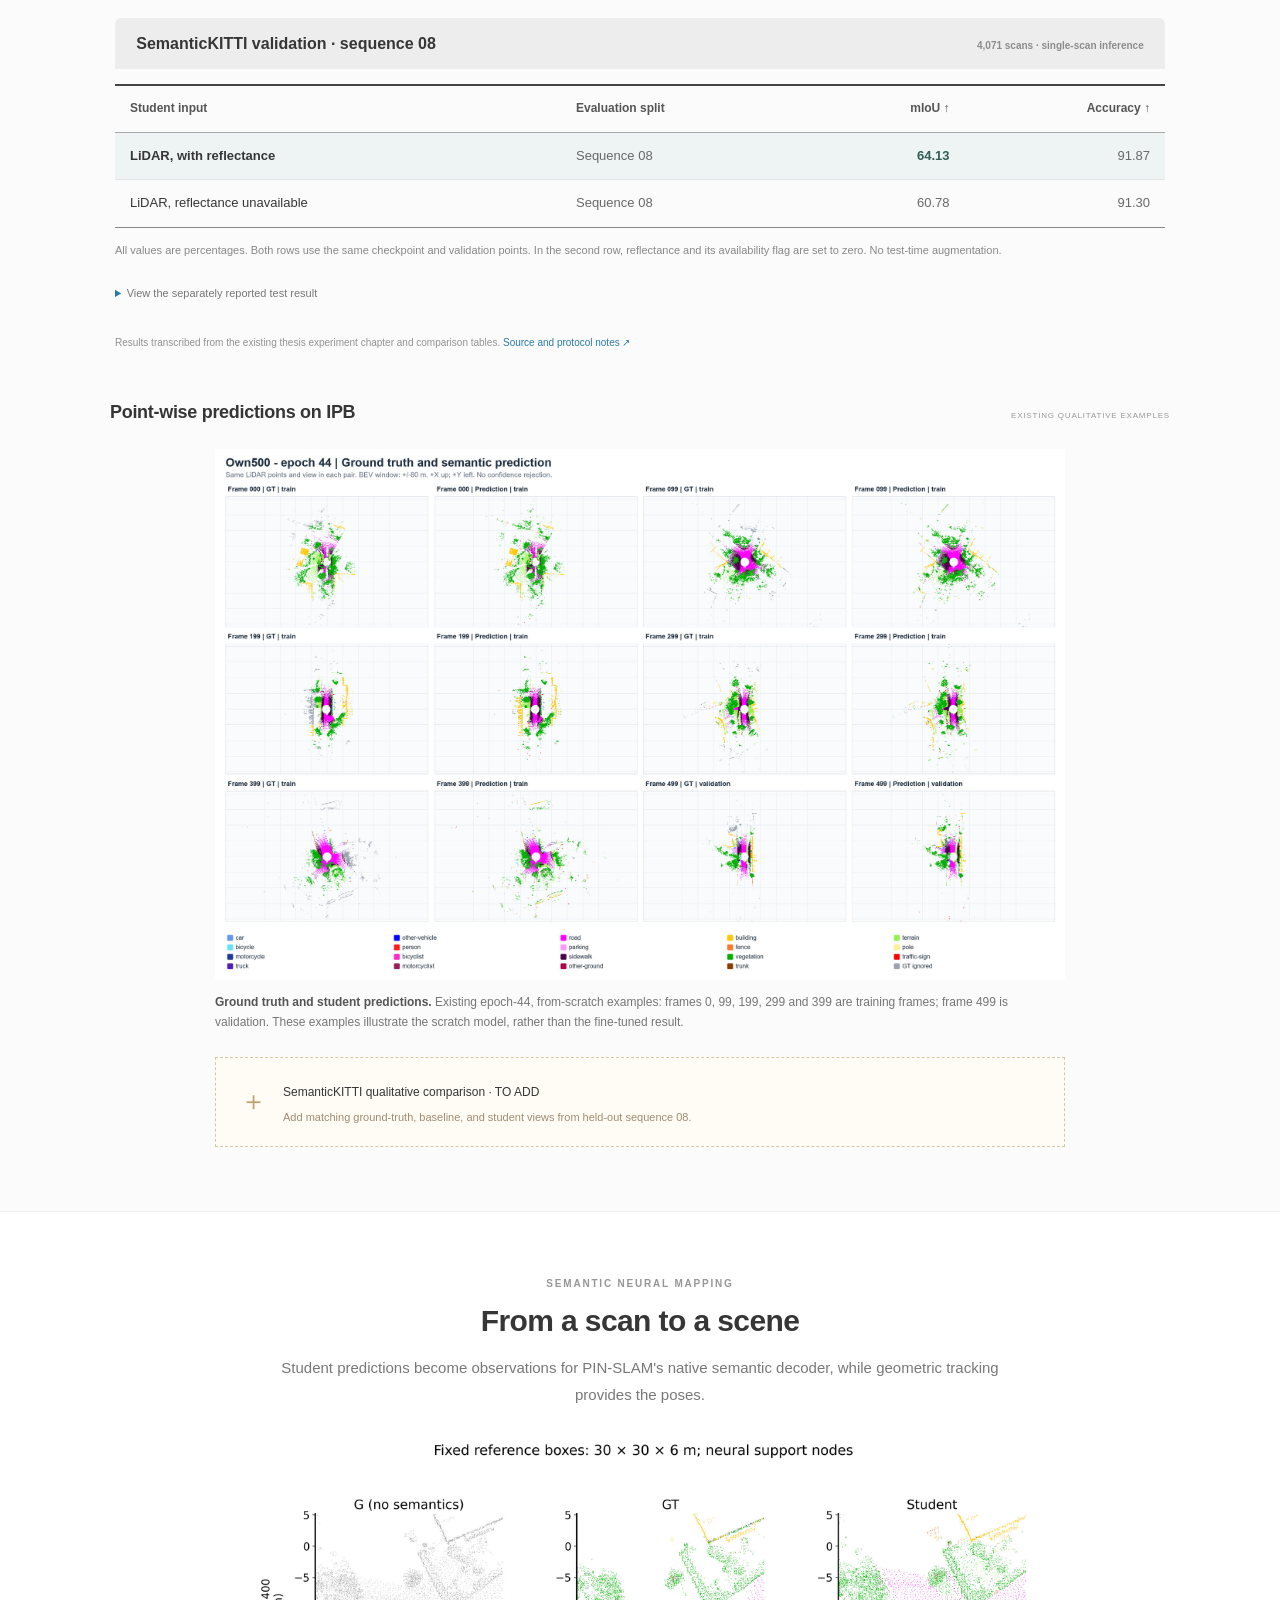
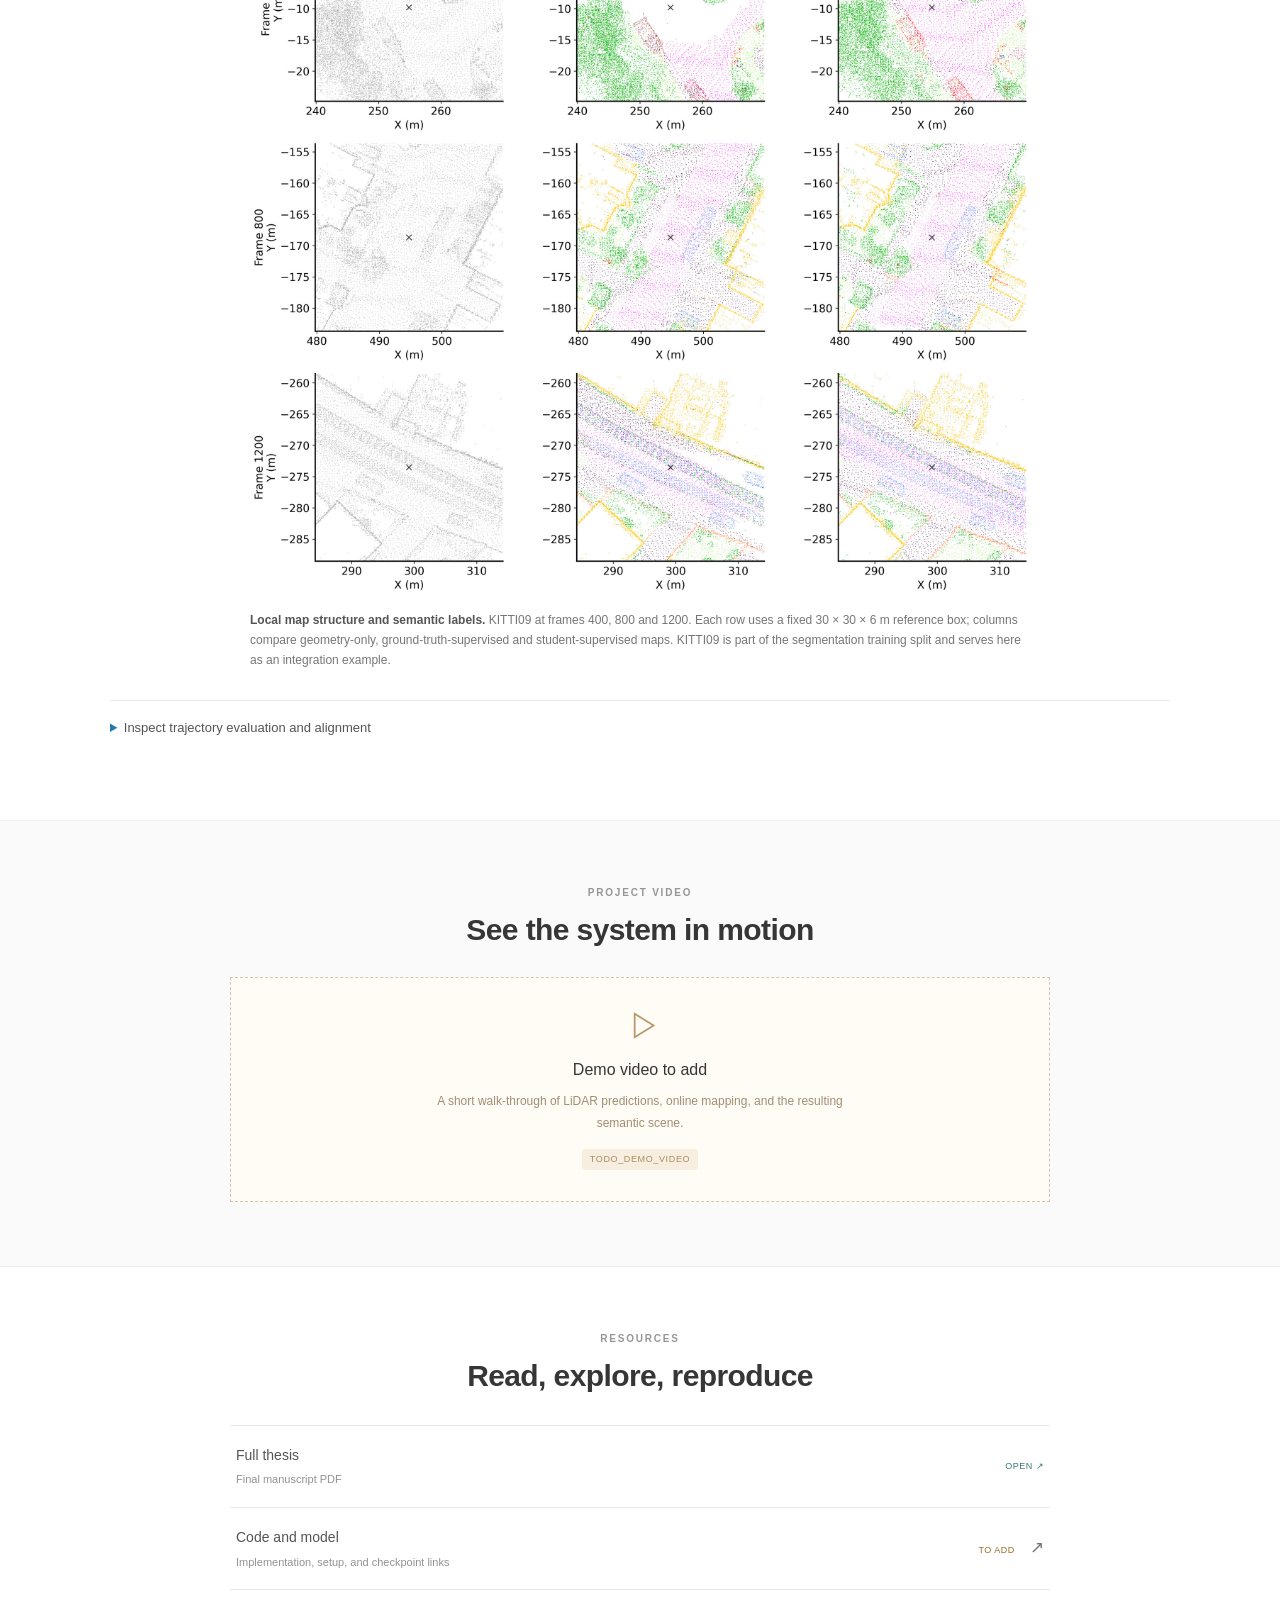
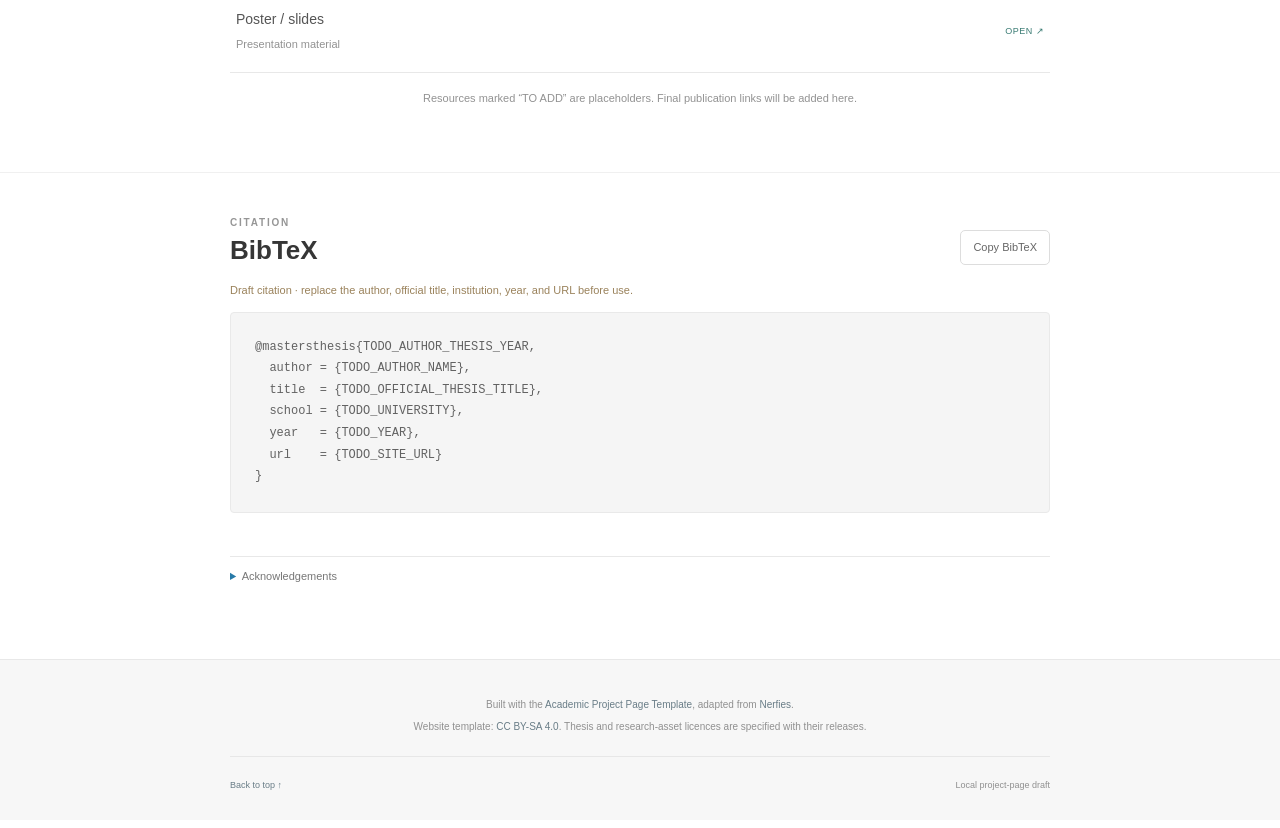
==== commit cc32e133: "Update index.html" ====
--- a/index.html
+++ b/index.html
@@ -36,10 +36,10 @@
         <h1 class="title is-1 publication-title">Leveraging Vision Foundation Models for Semantic Implicit Multi-Sensor SLAM</h1>
         <p class="publication-subtitle">A integration of semantic segmentation into PIN-SLAM</p>
         <div class="publication-authors">
-          <span class="identity-placeholder" data-placeholder="TODO_AUTHOR_NAME">Shuyi Wu</span>
+          <a class="identity-placeholder" href="https://wsy51100.github.io/" target="_blank" rel="noopener noreferrer">Shuyi Wu</a>
         </div>
         <p class="publication-affiliation"><span data-placeholder="TODO_UNIVERSITY">University of Bonn</span> </p>
-        <p class="publication-supervisor">Supervisor: <span data-placeholder="TODO_SUPERVISOR">Dr.Louis Wiesmann and Prof.Dr Cyrill Stachniss</span> <span class="dot">·</span> <span data-placeholder="TODO_YEAR">2026</span></p>
+        <p class="publication-supervisor">Supervisor: <span data-placeholder="TODO_SUPERVISOR">Dr.<a href="https://www.ipb.uni-bonn.de/people/louis-wiesmann/index.html" target="_blank" rel="noopener noreferrer">Louis Wiesmann</a> and Prof.Dr <a href="https://www.ipb.uni-bonn.de/people/cyrill-stachniss/index.html" target="_blank" rel="noopener noreferrer">Cyrill Stachniss</a></span> <span class="dot">·</span> <span data-placeholder="TODO_YEAR">2026</span></p>
         <div class="publication-links" aria-label="Project resources">
           <a href="#resources" class="button is-dark is-rounded resource-link" data-resource="thesis"><svg class="icon-svg" aria-hidden="true"><use href="#icon-file"/></svg><span>Thesis PDF</span><span class="button-pending">TO ADD</span></a>
           <a href="#resources" class="button is-dark is-rounded resource-link" data-resource="code"><svg class="icon-svg" aria-hidden="true"><use href="#icon-code"/></svg><span>Code</span><span class="button-pending">TO ADD</span></a>
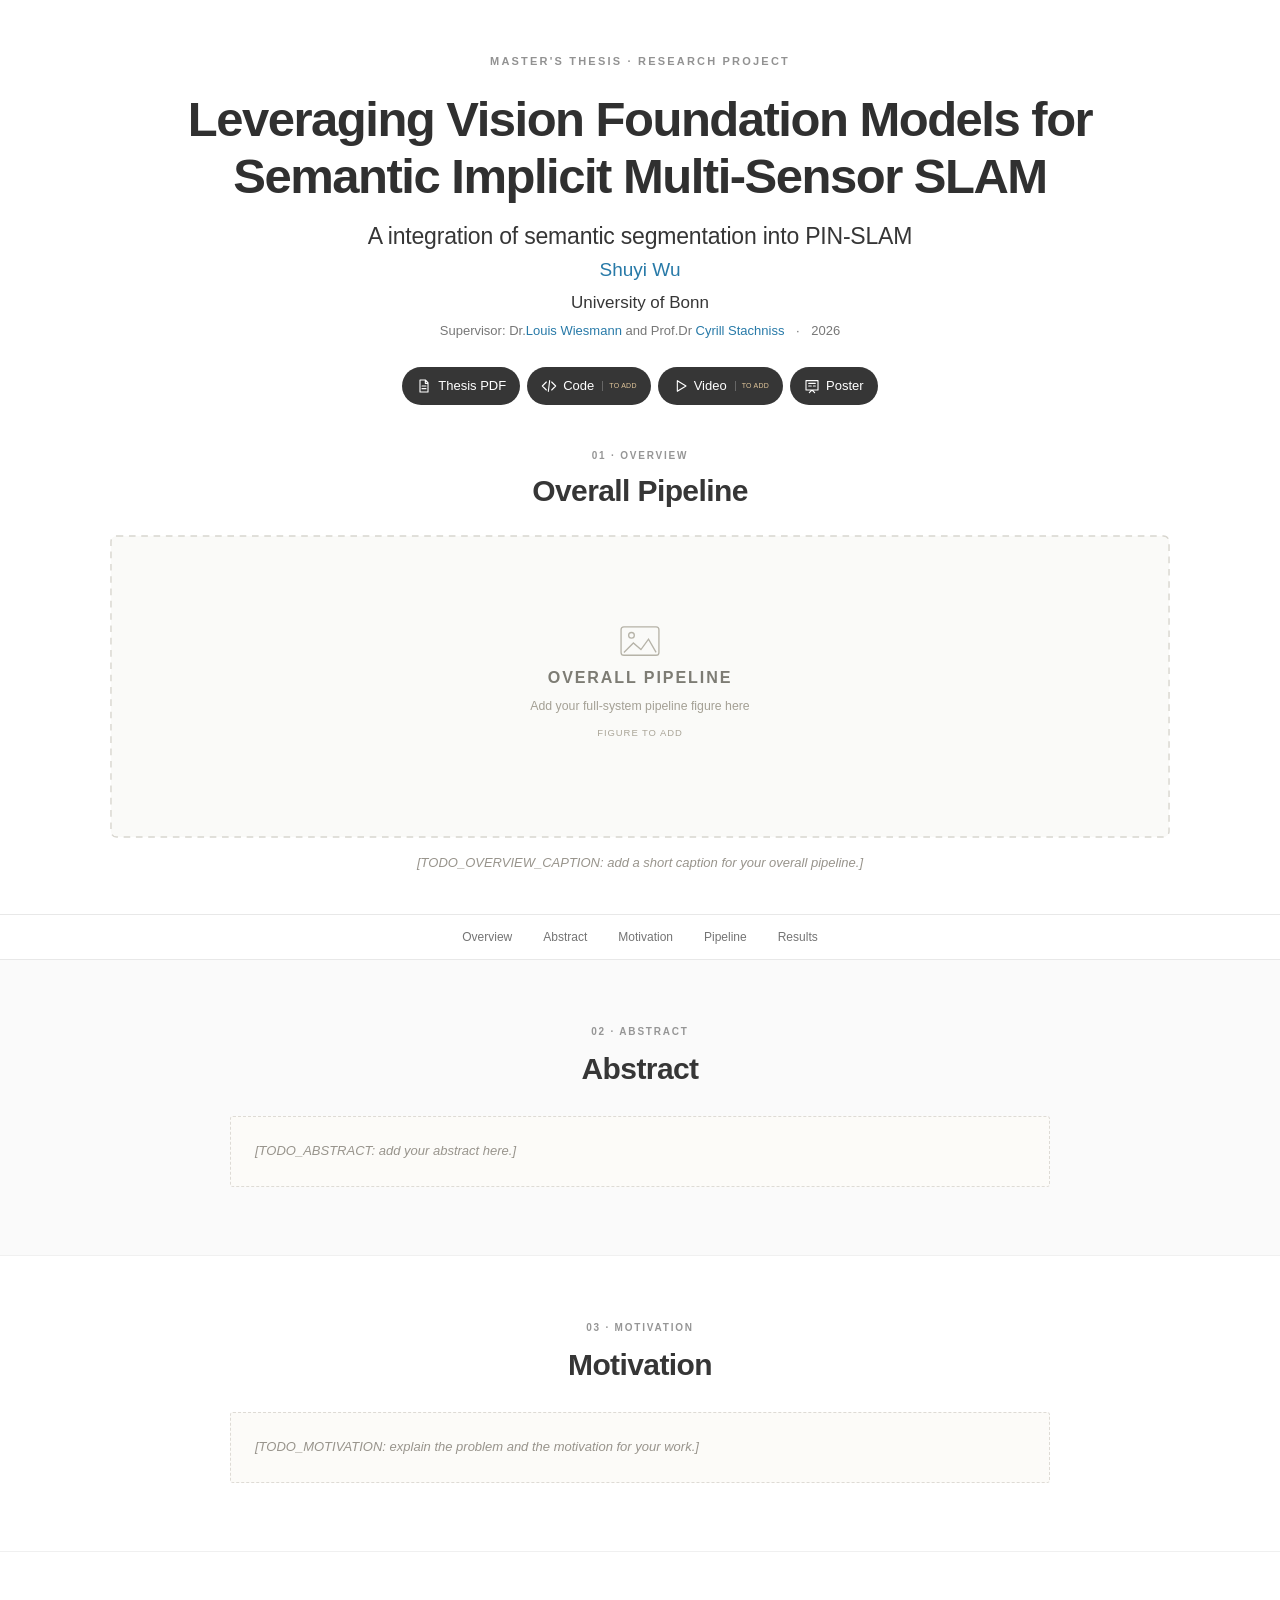
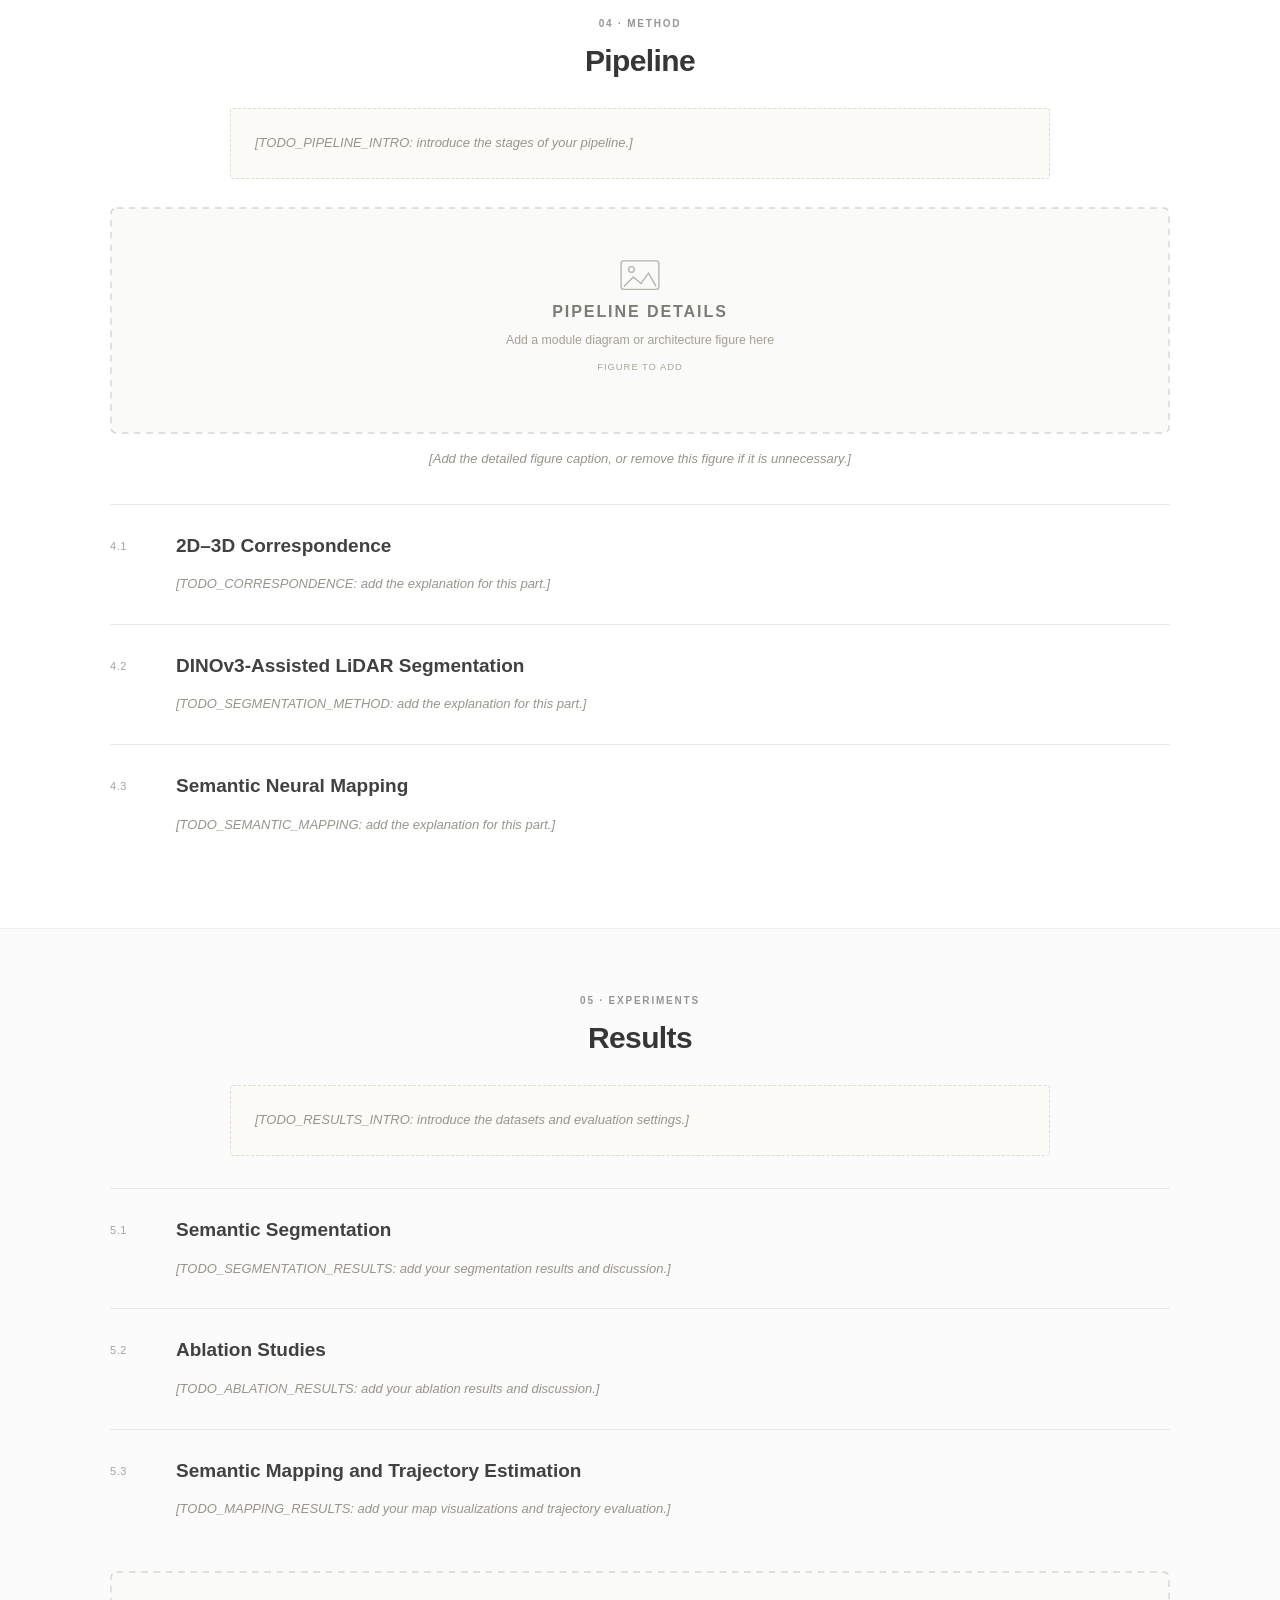
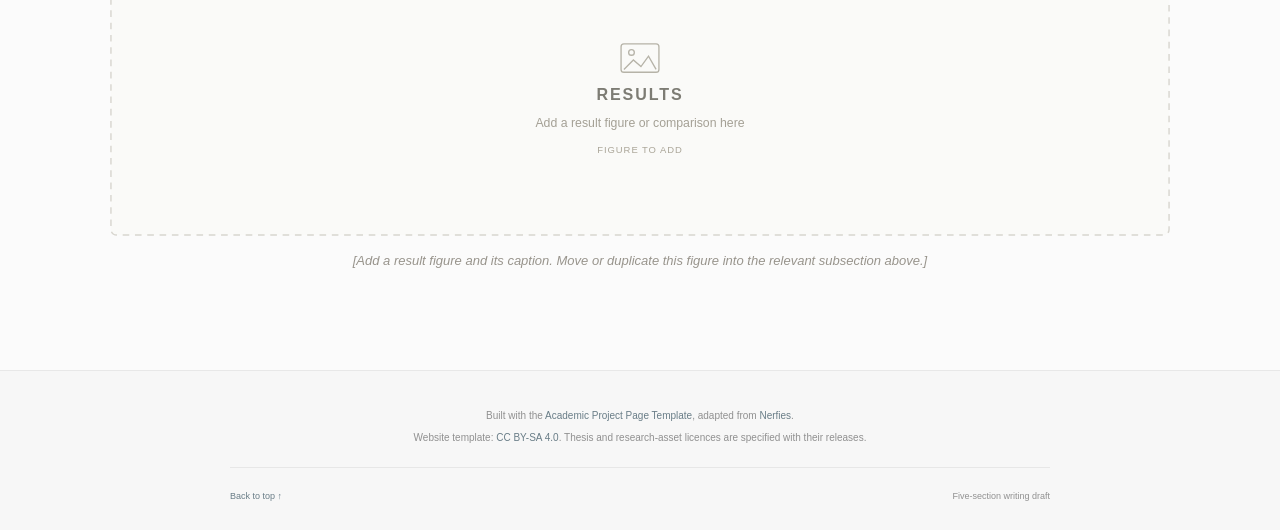
==== commit cb9df583: "1" ====
--- a/index.html
+++ b/index.html
@@ -24,6 +24,7 @@
   <link rel="icon" href="./static/images/favicon.svg" type="image/svg+xml">
   <link rel="stylesheet" href="./static/css/bulma.min.css">
   <link rel="stylesheet" href="./static/css/index.css">
+  <link rel="stylesheet" href="./static/css/five-sections.css">
   <script defer src="./static/js/index.js"></script>
 </head>
 <body>
@@ -40,155 +41,228 @@
         </div>
         <p class="publication-affiliation"><span data-placeholder="TODO_UNIVERSITY">University of Bonn</span> </p>
         <p class="publication-supervisor">Supervisor: <span data-placeholder="TODO_SUPERVISOR">Dr.<a href="https://www.ipb.uni-bonn.de/people/louis-wiesmann/index.html" target="_blank" rel="noopener noreferrer">Louis Wiesmann</a> and Prof.Dr <a href="https://www.ipb.uni-bonn.de/people/cyrill-stachniss/index.html" target="_blank" rel="noopener noreferrer">Cyrill Stachniss</a></span> <span class="dot">·</span> <span data-placeholder="TODO_YEAR">2026</span></p>
-        <div class="publication-links" aria-label="Project resources">
-          <a href="#resources" class="button is-dark is-rounded resource-link" data-resource="thesis"><svg class="icon-svg" aria-hidden="true"><use href="#icon-file"/></svg><span>Thesis PDF</span><span class="button-pending">TO ADD</span></a>
-          <a href="#resources" class="button is-dark is-rounded resource-link" data-resource="code"><svg class="icon-svg" aria-hidden="true"><use href="#icon-code"/></svg><span>Code</span><span class="button-pending">TO ADD</span></a>
-          <a href="#video" class="button is-dark is-rounded resource-link" data-resource="video"><svg class="icon-svg" aria-hidden="true"><use href="#icon-play"/></svg><span>Video</span><span class="button-pending">TO ADD</span></a>
-          <a href="#resources" class="button is-dark is-rounded resource-link" data-resource="poster"><svg class="icon-svg" aria-hidden="true"><use href="#icon-poster"/></svg><span>Poster</span><span class="button-pending">TO ADD</span></a>
+        <div class="publication-links" id="project-resources" aria-label="Project resources">
+          <a href="#project-resources" class="button is-dark is-rounded resource-link" data-resource="thesis"><svg class="icon-svg" aria-hidden="true"><use href="#icon-file"/></svg><span>Thesis PDF</span><span class="button-pending">TO ADD</span></a>
+          <a href="#project-resources" class="button is-dark is-rounded resource-link" data-resource="code"><svg class="icon-svg" aria-hidden="true"><use href="#icon-code"/></svg><span>Code</span><span class="button-pending">TO ADD</span></a>
+          <a href="#results" class="button is-dark is-rounded resource-link" data-resource="video"><svg class="icon-svg" aria-hidden="true"><use href="#icon-play"/></svg><span>Video</span><span class="button-pending">TO ADD</span></a>
+          <a href="#project-resources" class="button is-dark is-rounded resource-link" data-resource="poster"><svg class="icon-svg" aria-hidden="true"><use href="#icon-poster"/></svg><span>Poster</span><span class="button-pending">TO ADD</span></a>
         </div>
       </div>
     </div>
   </header>
 
   <main id="main-content">
-    <section class="teaser-section" aria-label="Research overview">
+
+    <!-- ============================================================
+         01 / OVERALL PIPELINE FIGURE
+         TODO_OVERVIEW_IMAGE: replace BOTH image paths with your figure.
+         TODO_OVERVIEW_CAPTION: replace the visible figure caption.
+         ============================================================ -->
+    <section class="overview-section" id="overview" aria-labelledby="overview-title">
       <div class="container wide-container">
-        <figure class="teaser-figure">
-          <button class="image-button" data-lightbox="./static/images/teaser.jpg" data-caption="KITTI09, frames 0–1590. Geometry-only, ground-truth-supervised, and student-supervised native neural point maps. All panels use the same reference coordinates, class colours, and display sampling." aria-label="Enlarge the semantic map comparison">
-            <img src="./static/images/teaser.jpg" width="2200" height="923" alt="Three aligned KITTI09 neural point maps: geometry-only in grey, ground-truth semantics, and online student semantics." fetchpriority="high">
+        <p class="section-kicker">01 · OVERVIEW</p>
+        <h2 class="title is-3 section-title" id="overview-title">Overall Pipeline</h2>
+
+        <figure class="editable-figure overview-figure">
+          <button
+            class="image-button"
+            data-lightbox="./static/images/overall-pipeline-placeholder.svg"
+            data-caption="Overall pipeline figure to add."
+            aria-label="Enlarge the overall pipeline figure">
+            <img
+              src="./static/images/overall-pipeline-placeholder.svg"
+              width="1120" height="320"
+              alt="Placeholder for the overall pipeline figure"
+              fetchpriority="high">
           </button>
-          <figcaption><strong>From scan predictions to a persistent semantic map.</strong> KITTI09, frames 0–1590: geometry-only mapping (left), ground-truth semantic supervision (middle), and online student supervision (right). Colours show the semantic categories of neural support points.</figcaption>
+          <figcaption>
+            <span class="placeholder-text">[TODO_OVERVIEW_CAPTION: add a short caption for your overall pipeline.]</span>
+          </figcaption>
         </figure>
-        <p class="tldr"><strong>TL;DR</strong> Frozen DINOv3 features guide learning; a LiDAR-only student supplies the labels for PIN-SLAM's native semantic neural map.</p>
-        <div class="research-highlights" aria-label="Selected validation results">
-          <div><span class="metric-value">64.13<span>%</span></span><span class="metric-name">SemanticKITTI mIoU</span><span class="metric-detail">Validation sequence 08 · 4,071 scans</span></div>
-          <div><span class="metric-value">60.78<span>%</span></span><span class="metric-name">Without reflectance</span><span class="metric-detail">Same checkpoint · same validation points</span></div>
-          <div><span class="metric-value">43.78<span>%</span></span><span class="metric-name">IPB validation mIoU</span><span class="metric-detail">Fine-tuned student · frames 400–499</span></div>
-        </div>
-      </div>
-    </section>
-
+      </div>
+    </section>
+
+    <!-- Navigation links must match the five section IDs. -->
     <nav class="section-nav" aria-label="Page sections">
-      <div><a href="#abstract">Abstract</a><a href="#method">Method</a><a href="#results">Results</a><a href="#mapping">Mapping</a><a href="#resources">Resources</a><a href="#citation">Citation</a></div>
+      <div>
+        <a href="#overview">Overview</a>
+        <a href="#abstract">Abstract</a>
+        <a href="#motivation">Motivation</a>
+        <a href="#pipeline">Pipeline</a>
+        <a href="#results">Results</a>
+      </div>
     </nav>
 
-    <section class="section paper-section abstract-section" id="abstract">
+    <!-- ============================================================
+         02 / ABSTRACT
+         TODO_ABSTRACT: replace the placeholder paragraph with your text.
+         Add a new <p>...</p> for each additional paragraph.
+         ============================================================ -->
+    <section class="section paper-section abstract-section" id="abstract" aria-labelledby="abstract-title">
       <div class="container reading-container">
-        <p class="section-kicker">THE IDEA</p>
-        <h2 class="title is-3 section-title">Visual knowledge. LiDAR-only operation.</h2>
-        <div class="content abstract-copy">
-          <p>Semantic maps connect the geometry of a scene with the categories that describe it. This thesis develops a framework that transfers visual information into a LiDAR semantic predictor and uses its outputs to build a persistent semantic neural map. During training, frozen DINOv3 image descriptors are aligned with LiDAR points and combined with hierarchical geometric features in a trainable fusion teacher. Multi-scale knowledge distillation transfers image-conditioned predictions to a LiDAR student, while class-weighted supervision accounts for the long-tailed category distribution.</p>
-          <p>Deployment retains the student and its main classifier, requiring LiDAR input alone. After geometric registration, the predicted labels supervise PIN-SLAM's native semantic decoder and shared neural point features. The student achieves <strong>64.13% mIoU</strong> on SemanticKITTI validation sequence 08 and <strong>60.78%</strong> when reflectance is unavailable. On the IPB validation frames, the fine-tuned student achieves <strong>43.78% mIoU</strong> using LiDAR alone. The integrated system connects image-assisted semantic learning with queryable neural scene mapping.</p>
-        </div>
-      </div>
-    </section>
-
-    <section class="section paper-section" id="method">
+        <p class="section-kicker">02 · ABSTRACT</p>
+        <h2 class="title is-3 section-title" id="abstract-title">Abstract</h2>
+
+        <div class="content writing-area">
+          <p class="placeholder-text">[TODO_ABSTRACT: add your abstract here.]</p>
+        </div>
+      </div>
+    </section>
+
+    <!-- ============================================================
+         03 / MOTIVATION
+         TODO_MOTIVATION: add the problem, its importance, and your goal.
+         You can use several <p>...</p> elements.
+         ============================================================ -->
+    <section class="section paper-section" id="motivation" aria-labelledby="motivation-title">
+      <div class="container reading-container">
+        <p class="section-kicker">03 · MOTIVATION</p>
+        <h2 class="title is-3 section-title" id="motivation-title">Motivation</h2>
+
+        <div class="content writing-area">
+          <p class="placeholder-text">[TODO_MOTIVATION: explain the problem and the motivation for your work.]</p>
+        </div>
+
+        <!-- Optional: insert a motivation figure here. -->
+      </div>
+    </section>
+
+    <!-- ============================================================
+         04 / PIPELINE EXPLANATION
+         The overview above answers "what does the system look like?"
+         This section explains the individual parts.
+         ============================================================ -->
+    <section class="section paper-section" id="pipeline" aria-labelledby="pipeline-title">
       <div class="container wide-container">
-        <p class="section-kicker">METHOD OVERVIEW</p>
-        <h2 class="title is-3 section-title">Learn with images. Map with LiDAR.</h2>
-        <p class="section-intro">A training-time visual teacher connects a point-cloud student to persistent semantic mapping.</p>
-        <figure class="pipeline-figure">
-          <button class="image-button" data-lightbox="./static/images/pipeline.svg" data-caption="System overview. Images and frozen DINOv3 are used during training. Deployment uses the LiDAR student; its labels supervise native semantic map learning after geometric tracking." aria-label="Enlarge the system overview">
-            <img src="./static/images/pipeline.svg" width="1120" height="460" alt="Training: calibrated RGB and LiDAR features enter a fusion teacher, which distils semantic predictions to the student. Deployment: LiDAR student labels supervise native semantic mapping after geometric tracking." loading="lazy">
+        <p class="section-kicker">04 · METHOD</p>
+        <h2 class="title is-3 section-title" id="pipeline-title">Pipeline</h2>
+
+        <div class="content writing-area centered-copy">
+          <p class="placeholder-text">[TODO_PIPELINE_INTRO: introduce the stages of your pipeline.]</p>
+        </div>
+
+        <!-- Optional detailed figure. Replace both paths and its caption. -->
+        <figure class="editable-figure detail-placeholder-figure">
+          <button
+            class="image-button"
+            data-lightbox="./static/images/pipeline-detail-placeholder.svg"
+            data-caption="Detailed pipeline figure to add."
+            aria-label="Enlarge the detailed pipeline figure">
+            <img
+              src="./static/images/pipeline-detail-placeholder.svg"
+              width="1120" height="240"
+              alt="Placeholder for a detailed pipeline or architecture figure"
+              loading="lazy">
           </button>
-          <figcaption><strong>Training and deployment are distinct stages.</strong> The student predicts per-point categories. PIN-SLAM's separate semantic MLP learns a spatial semantic field from those labels; motion estimation uses geometric registration.</figcaption>
+          <figcaption><span class="placeholder-text">[Add the detailed figure caption, or remove this figure if it is unnecessary.]</span></figcaption>
         </figure>
-        <div class="method-columns">
-          <article><span class="step-number">01</span><h3>Learn from visual features</h3><p>Calibrated image–LiDAR correspondences associate frozen DINOv3 descriptors with scan points. A trainable fusion teacher combines them with four stages of point–voxel features.</p></article>
-          <article><span class="step-number">02</span><h3>Deploy the LiDAR student</h3><p>Class-weighted segmentation and multi-head distillation train 19-class predictions. Inference uses one LiDAR scan, with an explicit availability flag for reflectance.</p></article>
-          <article><span class="step-number">03</span><h3>Learn a semantic neural map</h3><p>Original point indices preserve label correspondence. After tracking, the predictions supervise the native map decoder and shared features for semantic scene queries.</p></article>
-        </div>
-        <details class="figure-details"><summary>Explore the training architecture</summary><figure><button class="image-button" data-lightbox="./static/images/fusion-teacher.svg" data-caption="Training architecture from the thesis: frozen DINOv3, trainable feature adapters and fusion stages, and main and auxiliary prediction heads." aria-label="Enlarge the fusion-teacher architecture"><img src="./static/images/fusion-teacher.svg" alt="Detailed four-stage DINOv3 fusion-teacher architecture." loading="lazy"></button><figcaption>The frozen visual encoder guides the trainable fusion teacher. The teacher and visual branch are used during training.</figcaption></figure></details>
-        <details class="figure-details"><summary>Explore the PIN-SLAM deployment interface</summary><figure><button class="image-button" data-lightbox="./static/images/semantic-mapping.svg" data-caption="Native semantic mapping flow from the thesis. A frozen student supplies labels to ray sampling and map optimization. Geometric registration is the motion-estimation path." aria-label="Enlarge the semantic mapping flow"><img src="./static/images/semantic-mapping.svg" alt="Frozen student and geometric tracking feed PIN-SLAM map sampling, optimization, and native semantic decoding." loading="lazy"></button><figcaption>Student labels enter the native map-learning path after current-frame geometric tracking.</figcaption></figure></details>
-      </div>
-    </section>
-
-    <section class="section paper-section results-section" id="results">
+
+        <div class="module-list">
+          <article class="edit-module" id="correspondence">
+            <p class="module-number">4.1</p>
+            <div class="module-body">
+              <h3>2D–3D Correspondence</h3>
+              <div class="content">
+                <p class="placeholder-text">[TODO_CORRESPONDENCE: add the explanation for this part.]</p>
+              </div>
+              <!-- Optional correspondence figure goes here. -->
+            </div>
+          </article>
+
+          <article class="edit-module" id="segmentation-method">
+            <p class="module-number">4.2</p>
+            <div class="module-body">
+              <h3>DINOv3-Assisted LiDAR Segmentation</h3>
+              <div class="content">
+                <p class="placeholder-text">[TODO_SEGMENTATION_METHOD: add the explanation for this part.]</p>
+              </div>
+              <!-- Optional teacher/student architecture figure goes here. -->
+            </div>
+          </article>
+
+          <article class="edit-module" id="semantic-mapping">
+            <p class="module-number">4.3</p>
+            <div class="module-body">
+              <h3>Semantic Neural Mapping</h3>
+              <div class="content">
+                <p class="placeholder-text">[TODO_SEMANTIC_MAPPING: add the explanation for this part.]</p>
+              </div>
+              <!-- Optional native semantic mapping flow figure goes here. -->
+            </div>
+          </article>
+        </div>
+      </div>
+    </section>
+
+    <!-- ============================================================
+         05 / RESULTS
+         Add your own figures, tables, captions, splits and metrics.
+         No previous experiment numbers have been inserted here.
+         ============================================================ -->
+    <section class="section paper-section results-section" id="results" aria-labelledby="results-title">
       <div class="container wide-container">
-        <p class="section-kicker">EXPERIMENTAL RESULTS</p>
-        <h2 class="title is-3 section-title">Semantic segmentation from LiDAR alone</h2>
-        <p class="section-intro">Full-scan predictions, 19 semantic classes, and explicitly identified evaluation splits.</p>
-        <div class="result-tabs" role="tablist" aria-label="Segmentation experiments">
-          <button id="tab-semkitti" role="tab" aria-selected="true" aria-controls="panel-semkitti" tabindex="0">SemanticKITTI</button>
-          <button id="tab-ipb" role="tab" aria-selected="false" aria-controls="panel-ipb" tabindex="-1">IPB dataset</button>
-          <button id="tab-ablation" role="tab" aria-selected="false" aria-controls="panel-ablation" tabindex="-1">Training ablation</button>
-        </div>
-        <div class="result-panel" id="panel-semkitti" role="tabpanel" aria-labelledby="tab-semkitti" tabindex="0">
-          <div class="panel-heading"><h3>SemanticKITTI validation · sequence 08</h3><span class="protocol-tag">4,071 scans · single-scan inference</span></div>
-          <div class="table-container"><table class="paper-table"><caption class="sr-only">SemanticKITTI validation performance with and without reflectance.</caption><thead><tr><th scope="col">Student input</th><th scope="col">Evaluation split</th><th scope="col" class="numeric">mIoU ↑</th><th scope="col" class="numeric">Accuracy ↑</th></tr></thead><tbody><tr class="our-row"><th scope="row">LiDAR, with reflectance</th><td>Sequence 08</td><td class="numeric"><strong>64.13</strong></td><td class="numeric">91.87</td></tr><tr><th scope="row">LiDAR, reflectance unavailable</th><td>Sequence 08</td><td class="numeric">60.78</td><td class="numeric">91.30</td></tr></tbody></table></div>
-          <p class="table-note">All values are percentages. Both rows use the same checkpoint and validation points. In the second row, reflectance and its availability flag are set to zero. No test-time augmentation.</p>
-          <details class="text-details"><summary>View the separately reported test result</summary><p>The supplied thesis comparison tables report <strong>63.5% mIoU</strong> and <strong>90.3% accuracy</strong> on SemanticKITTI <strong>test sequences 11–21</strong>. This is a reported test result; the available validation records establish the sequence 08 results above. The original test-submission link is <span class="inline-placeholder">TO ADD</span>.</p></details>
-        </div>
-        <div class="result-panel" id="panel-ipb" role="tabpanel" aria-labelledby="tab-ipb" tabindex="0" hidden>
-          <div class="panel-heading"><h3>IPB validation · frames 400–499</h3><span class="protocol-tag">100 scans · 12,946,458 valid points</span></div>
-          <div class="table-container"><table class="paper-table"><caption class="sr-only">IPB held-out validation comparison, including training data and inference modalities.</caption><thead><tr><th scope="col">Method</th><th scope="col">Training data</th><th scope="col">Inference</th><th scope="col" class="numeric">mIoU ↑</th><th scope="col" class="numeric">Acc. ↑</th></tr></thead><tbody><tr><th scope="row">LSK3DNet</th><td>SemanticKITTI</td><td>LiDAR</td><td class="numeric">19.00</td><td class="numeric">53.81</td></tr><tr><th scope="row">DINO in the Room</th><td>SemanticKITTI</td><td>LiDAR + 4 RGB views</td><td class="numeric">44.56</td><td class="numeric">88.92</td></tr><tr><th scope="row">Ours · from scratch</th><td>IPB 0–399</td><td>LiDAR</td><td class="numeric">40.82</td><td class="numeric">86.00</td></tr><tr class="our-row"><th scope="row">Ours · fine-tuned</th><td>SemanticKITTI + IPB 0–399</td><td>LiDAR</td><td class="numeric"><strong>43.78</strong></td><td class="numeric">88.74</td></tr></tbody></table></div>
-          <p class="table-note">Values are percentages. All methods are evaluated at the same valid reference points using the fixed 19-class label set. Empty class unions receive zero IoU. IPB scans do not provide reflectance. Training data and inference modalities are shown for each method.</p>
-        </div>
-        <div class="result-panel" id="panel-ablation" role="tabpanel" aria-labelledby="tab-ablation" tabindex="0" hidden>
-          <div class="panel-heading"><h3>Class-aware training · sequence 08</h3><span class="protocol-tag">DINOv3 fusion teacher + distillation in every row</span></div>
-          <div class="table-container"><table class="paper-table"><caption class="sr-only">Effect of weighting and weak-class augmentation.</caption><thead><tr><th scope="col">Training configuration</th><th scope="col" class="numeric">mIoU ↑</th><th scope="col" class="numeric">Accuracy ↑</th></tr></thead><tbody><tr><th scope="row">Unweighted cross-entropy</th><td class="numeric">61.83</td><td class="numeric">91.95</td></tr><tr class="our-row"><th scope="row">Fixed class weighting · main model</th><td class="numeric"><strong>64.13</strong></td><td class="numeric">91.87</td></tr><tr><th scope="row">Local weights + weak-class augmentation</th><td class="numeric">64.98</td><td class="numeric">91.51</td></tr></tbody></table></div>
-          <p class="table-note">Values are percentages. The final row changes both class-frequency statistics and augmentation. Its local frequency statistics include sequence 08; training scans and augmentation donors exclude 08. It is reported as a separate configuration.</p>
-        </div>
-        <p class="source-note">Results transcribed from the existing thesis experiment chapter and comparison tables. <a href="./sources/CONTENT_SOURCES.md">Source and protocol notes ↗</a></p>
-        <div class="qualitative-block">
-          <div class="subsection-heading"><h3>Point-wise predictions on IPB</h3><span class="small-label">EXISTING QUALITATIVE EXAMPLES</span></div>
-          <figure><button class="image-button" data-lightbox="./static/images/segmentation-own.jpg" data-caption="IPB examples from the epoch-44 student trained from scratch. Frames 0, 99, 199, 299, and 399 belong to training; frame 499 belongs to validation. These images illustrate the scratch model, not the fine-tuned result." aria-label="Enlarge the IPB segmentation examples"><img src="./static/images/segmentation-own.jpg" alt="Ground-truth and epoch-44 LiDAR student predictions across six IPB frames, with training and validation labels shown in the figure." loading="lazy"></button><figcaption><strong>Ground truth and student predictions.</strong> Existing epoch-44, from-scratch examples: frames 0, 99, 199, 299 and 399 are training frames; frame 499 is validation. These examples illustrate the scratch model, rather than the fine-tuned result.</figcaption></figure>
-          <div class="asset-placeholder compact-placeholder" data-placeholder="TODO_SEMKITTI_QUALITATIVE"><span class="placeholder-mark">＋</span><div><strong>SemanticKITTI qualitative comparison · TO ADD</strong><p>Add matching ground-truth, baseline, and student views from held-out sequence 08.</p></div></div>
-        </div>
-      </div>
-    </section>
-
-    <section class="section paper-section" id="mapping">
-      <div class="container wide-container">
-        <p class="section-kicker">SEMANTIC NEURAL MAPPING</p>
-        <h2 class="title is-3 section-title">From a scan to a scene</h2>
-        <p class="section-intro">Student predictions become observations for PIN-SLAM's native semantic decoder, while geometric tracking provides the poses.</p>
-        <figure class="map-detail-figure"><button class="image-button" data-lightbox="./static/images/map-details.jpg" data-caption="KITTI09 local map comparisons at frames 400, 800 and 1200. Geometry-only, ground-truth-supervised and student-supervised columns use fixed 30 × 30 × 6 m reference boxes." aria-label="Enlarge the local semantic map comparisons"><img src="./static/images/map-details.jpg" alt="Local map detail comparisons on KITTI09 at frames 400, 800 and 1200, with geometry-only, ground-truth-supervised and student-supervised mapping." loading="lazy"></button><figcaption><strong>Local map structure and semantic labels.</strong> KITTI09 at frames 400, 800 and 1200. Each row uses a fixed 30 × 30 × 6 m reference box; columns compare geometry-only, ground-truth-supervised and student-supervised maps. KITTI09 is part of the segmentation training split and serves here as an integration example.</figcaption></figure>
-        <details class="figure-details"><summary>Inspect trajectory evaluation and alignment</summary><div class="detail-body"><p>ATE describes globally aligned trajectory error; one-frame RPE describes local motion error. Both are reported below for the same full KITTI08 run with final pose-graph optimization.</p><div class="table-container"><table class="paper-table"><caption class="sr-only">Full KITTI08 trajectory evaluation after final pose-graph optimization.</caption><thead><tr><th scope="col">Configuration</th><th scope="col" class="numeric">ATE ↓ (m)</th><th scope="col" class="numeric">RPE trans. ↓ (m)</th><th scope="col" class="numeric">RPE rot. ↓ (°)</th></tr></thead><tbody><tr><th scope="row">Geometry only</th><td class="numeric">4.1133</td><td class="numeric">0.0227</td><td class="numeric">0.1190</td></tr><tr><th scope="row">Predicted semantic map learning</th><td class="numeric">4.0360</td><td class="numeric">0.0264</td><td class="numeric">0.1196</td></tr></tbody></table></div><p class="table-note">All metrics are RMSE. ATE uses rigid SE(3) alignment with scale fixed to one; RPE uses a one-frame interval. The current integration retains geometric tracking.</p><figure><button class="image-button" data-lightbox="./static/images/trajectory-prefix.svg" data-caption="Separate prefix visualization: first 500 odometry frames on KITTI08 and IPB, rigidly aligned within each prefix. This figure does not visualize the full-sequence final-PGO values in the table." aria-label="Enlarge the first-500-frame trajectory comparisons"><img src="./static/images/trajectory-prefix.svg" alt="First-500-frame aligned odometry trajectories on KITTI08 and IPB." loading="lazy"></button><figcaption><strong>A separate prefix visualization.</strong> First 500 odometry frames on KITTI08 and IPB, aligned within each prefix. These plots use a different evaluation window from the full-sequence final-PGO table above.</figcaption></figure></div></details>
-      </div>
-    </section>
-
-    <section class="section paper-section video-section" id="video">
-      <div class="container reading-container">
-        <p class="section-kicker">PROJECT VIDEO</p>
-        <h2 class="title is-3 section-title">See the system in motion</h2>
-        <!-- TODO_DEMO_VIDEO: insert an actual video element or iframe here once a demo is available. -->
-        <div class="asset-placeholder video-placeholder"><svg class="video-play" aria-hidden="true"><use href="#icon-play"/></svg><strong>Demo video to add</strong><p>A short walk-through of LiDAR predictions, online mapping, and the resulting semantic scene.</p><span class="placeholder-tag">TODO_DEMO_VIDEO</span></div>
-      </div>
-    </section>
-
-    <section class="section paper-section" id="resources">
-      <div class="container reading-container">
-        <p class="section-kicker">RESOURCES</p>
-        <h2 class="title is-3 section-title">Read, explore, reproduce</h2>
-        <div class="resource-list">
-          <a href="#resources" class="resource-item resource-link" data-resource="thesis"><span><strong>Full thesis</strong><small>Final manuscript PDF</small></span><span class="resource-state">TO ADD <span aria-hidden="true">↗</span></span></a>
-          <a href="#resources" class="resource-item resource-link" data-resource="code"><span><strong>Code and model</strong><small>Implementation, setup, and checkpoint links</small></span><span class="resource-state">TO ADD <span aria-hidden="true">↗</span></span></a>
-          <a href="#resources" class="resource-item resource-link" data-resource="poster"><span><strong>Poster / slides</strong><small>Presentation material</small></span><span class="resource-state">TO ADD <span aria-hidden="true">↗</span></span></a>
-        </div>
-        <p class="resource-help">Resources marked “TO ADD” are placeholders. Final publication links will be added here.</p>
-      </div>
-    </section>
-
-    <section class="section paper-section citation-section" id="citation">
-      <div class="container reading-container">
-        <div class="citation-heading"><div><p class="section-kicker">CITATION</p><h2 class="title is-3">BibTeX</h2></div><button class="copy-button" id="copy-citation" type="button">Copy BibTeX</button></div>
-        <p class="citation-note">Draft citation · replace the author, official title, institution, year, and URL before use.</p>
-        <pre id="bibtex-code"><code>@mastersthesis{TODO_AUTHOR_THESIS_YEAR,
-  author = {TODO_AUTHOR_NAME},
-  title  = {TODO_OFFICIAL_THESIS_TITLE},
-  school = {TODO_UNIVERSITY},
-  year   = {TODO_YEAR},
-  url    = {TODO_SITE_URL}
-}</code></pre>
-        <p class="copy-status" id="copy-status" role="status" aria-live="polite"></p>
-        <details class="text-details acknowledgements"><summary>Acknowledgements</summary><p><span class="inline-placeholder">TODO_ACKNOWLEDGEMENTS</span> Add the supervisor, collaborators, institution, and funding acknowledgements that apply to the final thesis.</p></details>
-      </div>
-    </section>
+        <p class="section-kicker">05 · EXPERIMENTS</p>
+        <h2 class="title is-3 section-title" id="results-title">Results</h2>
+
+        <div class="content writing-area centered-copy">
+          <p class="placeholder-text">[TODO_RESULTS_INTRO: introduce the datasets and evaluation settings.]</p>
+        </div>
+
+        <div class="module-list">
+          <article class="edit-module" id="segmentation-results">
+            <p class="module-number">5.1</p>
+            <div class="module-body">
+              <h3>Semantic Segmentation</h3>
+              <div class="content">
+                <p class="placeholder-text">[TODO_SEGMENTATION_RESULTS: add your segmentation results and discussion.]</p>
+              </div>
+              <!-- Insert segmentation tables and qualitative comparisons here. -->
+            </div>
+          </article>
+
+          <article class="edit-module" id="ablation-results">
+            <p class="module-number">5.2</p>
+            <div class="module-body">
+              <h3>Ablation Studies</h3>
+              <div class="content">
+                <p class="placeholder-text">[TODO_ABLATION_RESULTS: add your ablation results and discussion.]</p>
+              </div>
+              <!-- Insert ablation tables or figures here. -->
+            </div>
+          </article>
+
+          <article class="edit-module" id="mapping-results">
+            <p class="module-number">5.3</p>
+            <div class="module-body">
+              <h3>Semantic Mapping and Trajectory Estimation</h3>
+              <div class="content">
+                <p class="placeholder-text">[TODO_MAPPING_RESULTS: add your map visualizations and trajectory evaluation.]</p>
+              </div>
+              <!-- Insert maps, trajectory figures, tables, or a video here. -->
+            </div>
+          </article>
+        </div>
+
+        <figure class="editable-figure detail-placeholder-figure">
+          <button
+            class="image-button"
+            data-lightbox="./static/images/results-placeholder.svg"
+            data-caption="Result figure to add."
+            aria-label="Enlarge the result figure">
+            <img
+              src="./static/images/results-placeholder.svg"
+              width="1120" height="280"
+              alt="Placeholder for a quantitative or qualitative result figure"
+              loading="lazy">
+          </button>
+          <figcaption><span class="placeholder-text">[Add a result figure and its caption. Move or duplicate this figure into the relevant subsection above.]</span></figcaption>
+        </figure>
+      </div>
+    </section>
+
   </main>
 
-  <footer class="footer"><div class="container reading-container has-text-centered"><p>Built with the <a href="https://github.com/eliahuhorwitz/Academic-project-page-template" target="_blank" rel="noopener noreferrer">Academic Project Page Template</a>, adapted from <a href="https://nerfies.github.io/" target="_blank" rel="noopener noreferrer">Nerfies</a>.</p><p>Website template: <a href="https://creativecommons.org/licenses/by-sa/4.0/" target="_blank" rel="noopener noreferrer">CC BY-SA 4.0</a>. Thesis and research-asset licences are specified with their releases.</p><p class="footer-bottom"><a href="#top">Back to top ↑</a><span>Local project-page draft</span></p></div></footer>
+  <footer class="footer"><div class="container reading-container has-text-centered"><p>Built with the <a href="https://github.com/eliahuhorwitz/Academic-project-page-template" target="_blank" rel="noopener noreferrer">Academic Project Page Template</a>, adapted from <a href="https://nerfies.github.io/" target="_blank" rel="noopener noreferrer">Nerfies</a>.</p><p>Website template: <a href="https://creativecommons.org/licenses/by-sa/4.0/" target="_blank" rel="noopener noreferrer">CC BY-SA 4.0</a>. Thesis and research-asset licences are specified with their releases.</p><p class="footer-bottom"><a href="#top">Back to top ↑</a><span>Five-section writing draft</span></p></div></footer>
 
   <dialog id="resource-dialog" class="resource-dialog" aria-labelledby="resource-dialog-title"><button class="dialog-close" data-close-dialog type="button" aria-label="Close resource information">×</button><span class="dialog-kicker">RESOURCE TO ADD</span><h2 id="resource-dialog-title">Resource pending</h2><p id="resource-dialog-description"></p><button class="dialog-done" data-close-dialog type="button">Got it</button></dialog>
   <dialog id="image-dialog" class="image-dialog" aria-label="Enlarged research figure"><button class="dialog-close image-dialog-close" data-close-image type="button" aria-label="Close enlarged figure">×</button><img id="lightbox-image" alt=""><p id="lightbox-caption"></p></dialog>
--- a/static/css/five-sections.css
+++ b/static/css/five-sections.css
@@ -0,0 +1,107 @@
+/* Five-section writing scaffold. Load after index.css. */
+.overview-section {
+  padding: 18px 24px 38px;
+}
+
+.overview-section .section-kicker {
+  margin-bottom: 8px;
+}
+
+.overview-section .section-title {
+  margin-bottom: 23px !important;
+}
+
+.editable-figure {
+  margin: 25px auto 0;
+}
+
+.editable-figure figcaption {
+  text-align: center;
+  max-width: 860px;
+}
+
+.writing-area {
+  font-size: 16px;
+  line-height: 1.95;
+  margin-top: 28px;
+  min-height: 75px;
+}
+
+.centered-copy {
+  max-width: 820px;
+  margin-left: auto;
+  margin-right: auto;
+}
+
+.placeholder-text {
+  color: #98948c;
+  font-size: 13px;
+  font-weight: 400;
+  font-style: italic;
+  line-height: 1.9;
+}
+
+.writing-area > .placeholder-text {
+  padding: 22px 24px;
+  border: 1px dashed #dedbd5;
+  background: #fcfbf8;
+  border-radius: 3px;
+}
+
+.detail-placeholder-figure {
+  margin-top: 22px;
+  margin-bottom: 32px;
+}
+
+.module-list {
+  margin-top: 28px;
+}
+
+.edit-module {
+  display: grid;
+  grid-template-columns: 48px minmax(0, 1fr);
+  gap: 18px;
+  padding: 27px 0;
+  border-top: 1px solid #e8e8e8;
+}
+
+.module-number {
+  margin: 5px 0 0;
+  color: #a4a4a4;
+  font-size: 11px;
+  letter-spacing: 0.05em;
+}
+
+.module-body h3 {
+  margin: 0 0 12px;
+  color: #414141;
+  font-size: 19px;
+  font-weight: 600;
+  line-height: 1.5;
+}
+
+.module-body .content {
+  font-size: 15px;
+  line-height: 1.9;
+  margin-bottom: 0;
+}
+
+.module-body .content p:last-child {
+  margin-bottom: 0;
+}
+
+@media (max-width: 768px) {
+  .overview-section { padding: 12px 20px 28px; }
+  .writing-area { font-size: 14px; margin-top: 23px; min-height: 60px; }
+  .writing-area > .placeholder-text { padding: 18px; }
+  .placeholder-text { font-size: 11px; }
+  .edit-module { grid-template-columns: 32px minmax(0, 1fr); gap: 10px; padding: 22px 0; }
+  .module-body h3 { font-size: 17px; }
+  .module-body .content { font-size: 14px; }
+}
+
+@media print {
+  .placeholder-text { color: #777; }
+  .overview-section { padding: 10px 0; }
+  .edit-module { break-inside: avoid; }
+}
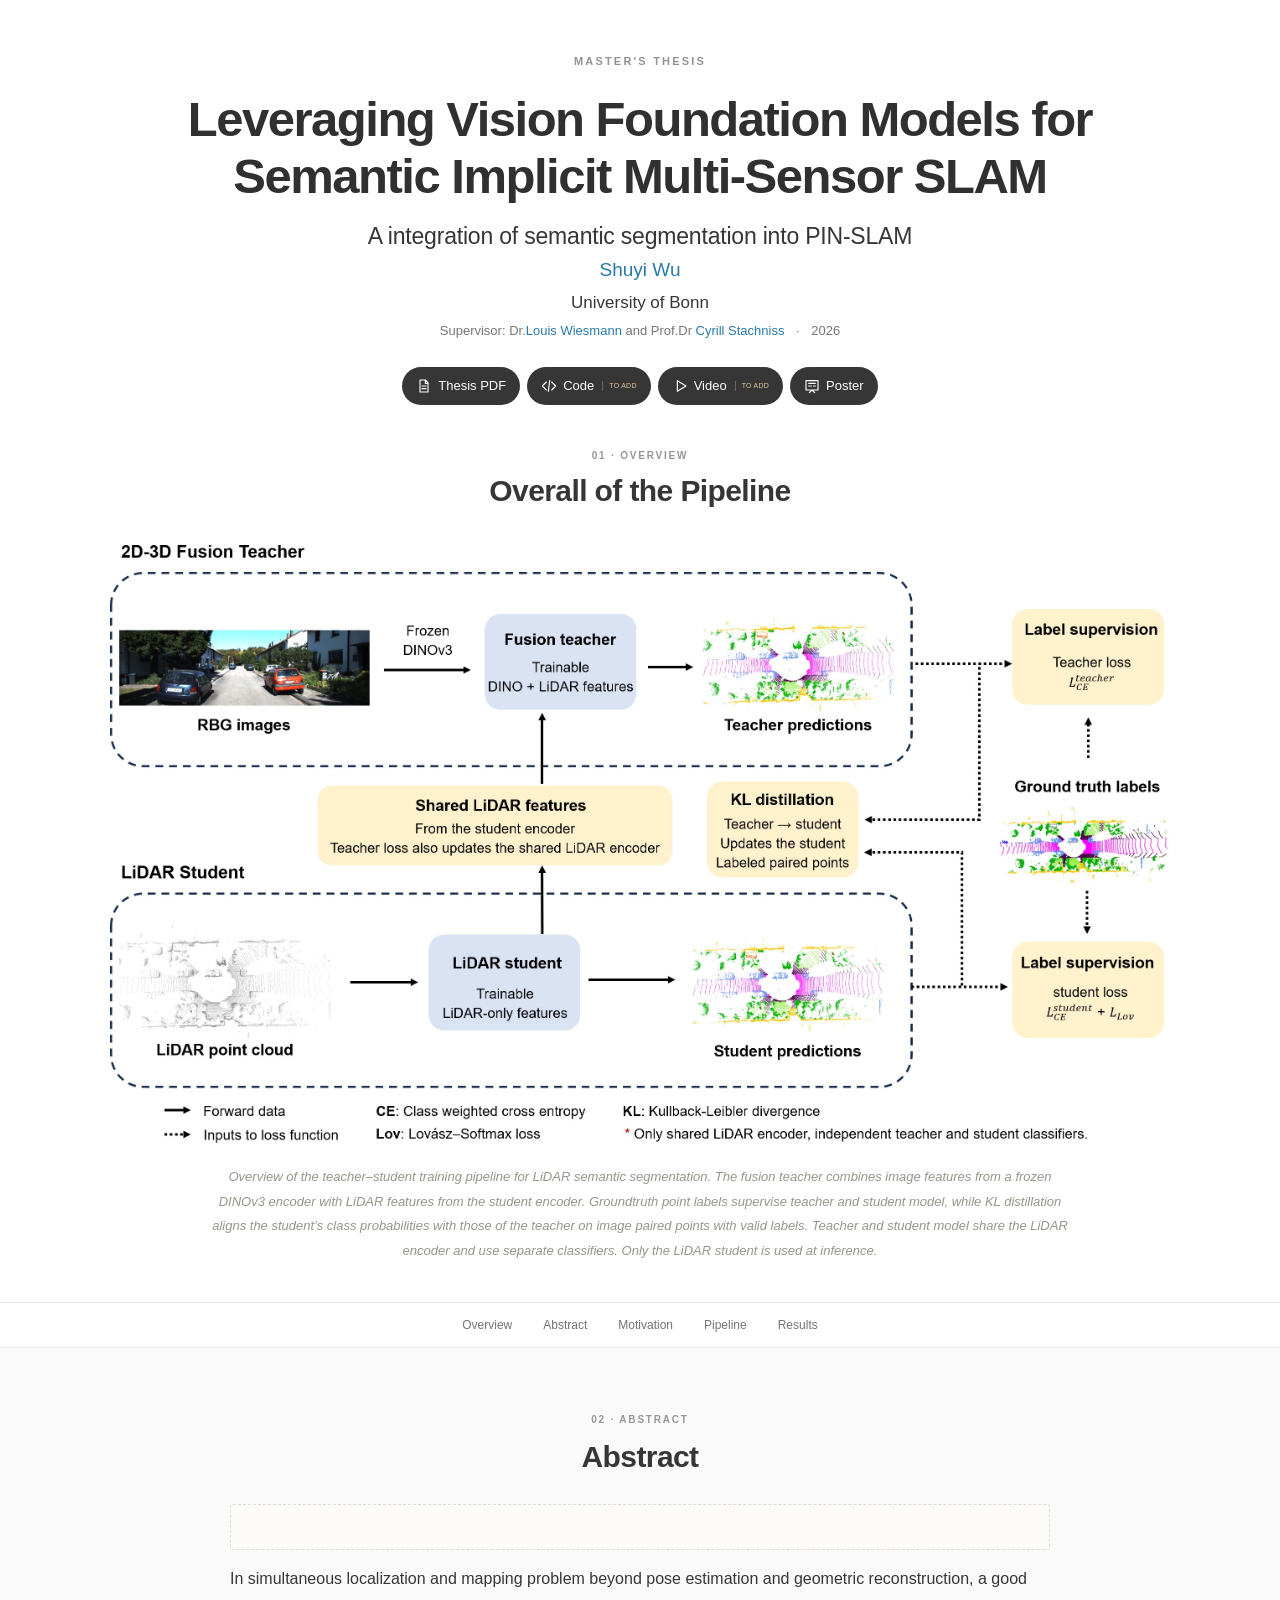
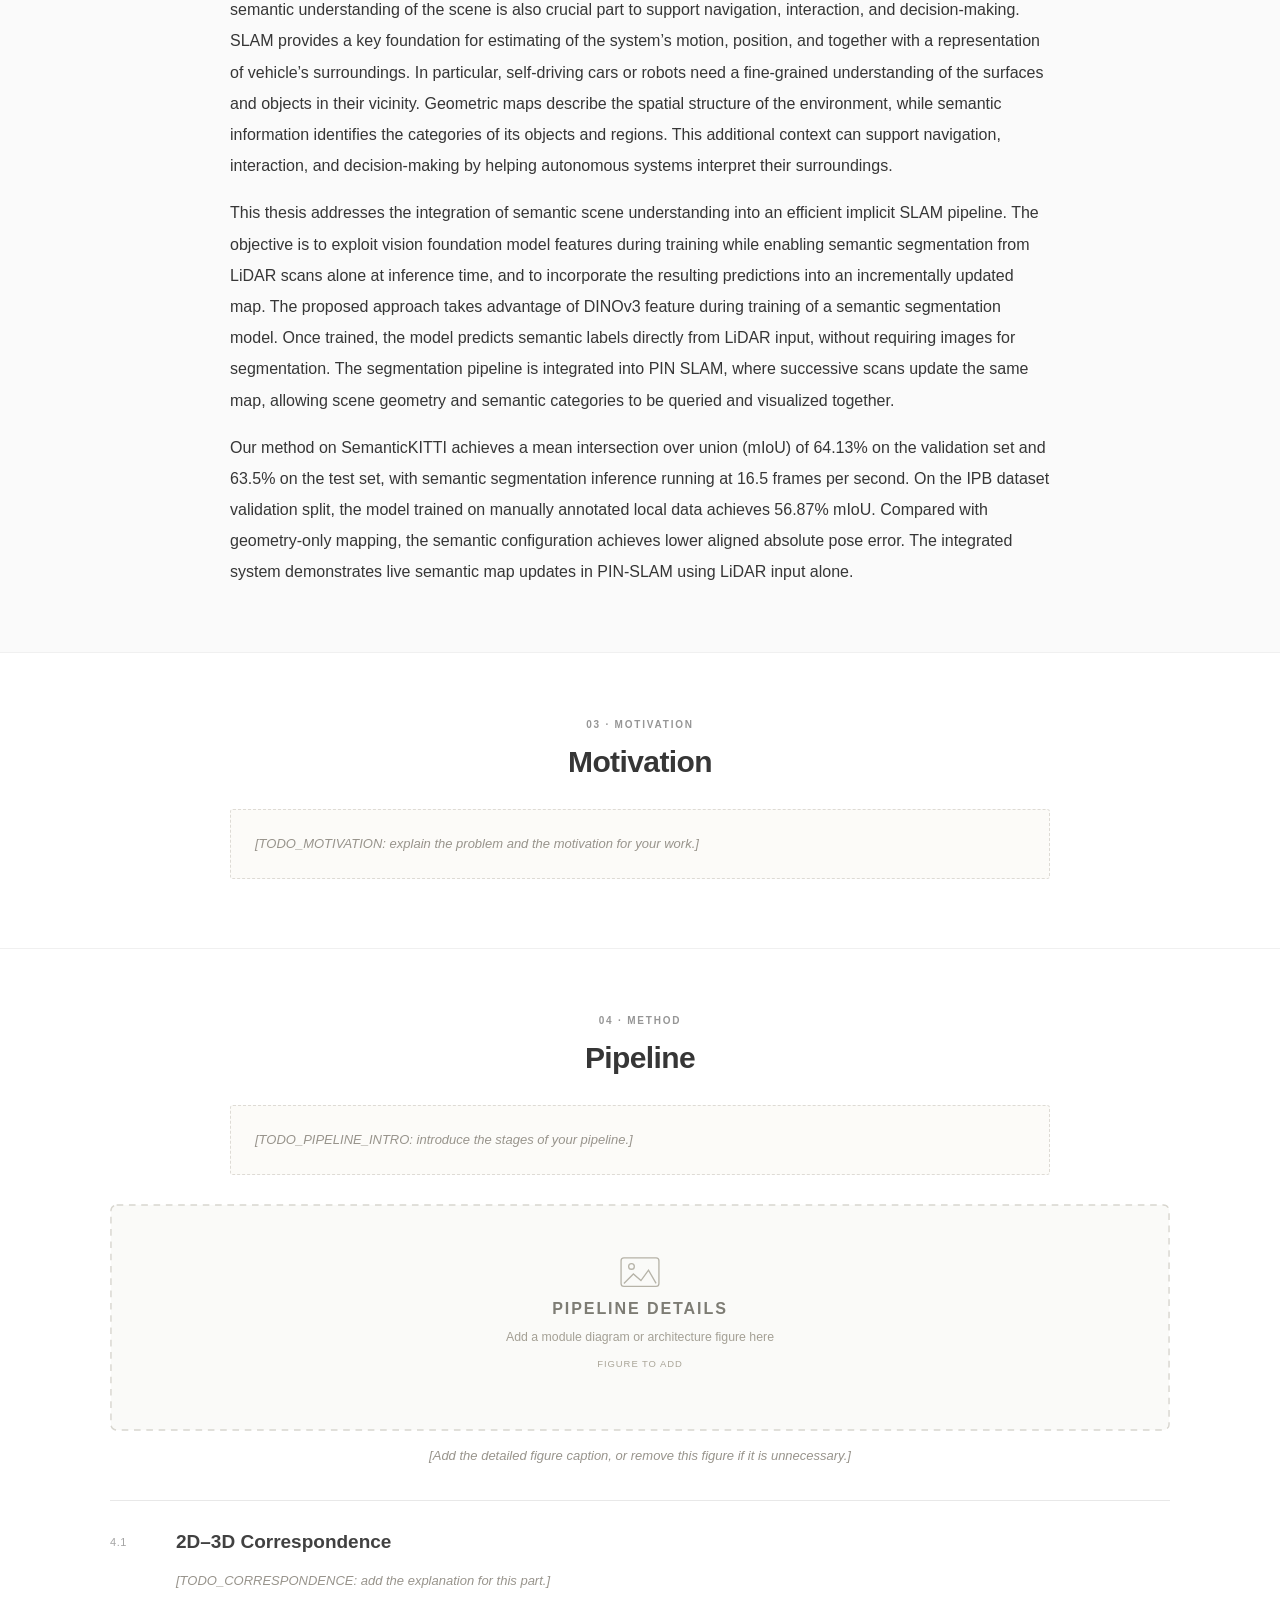
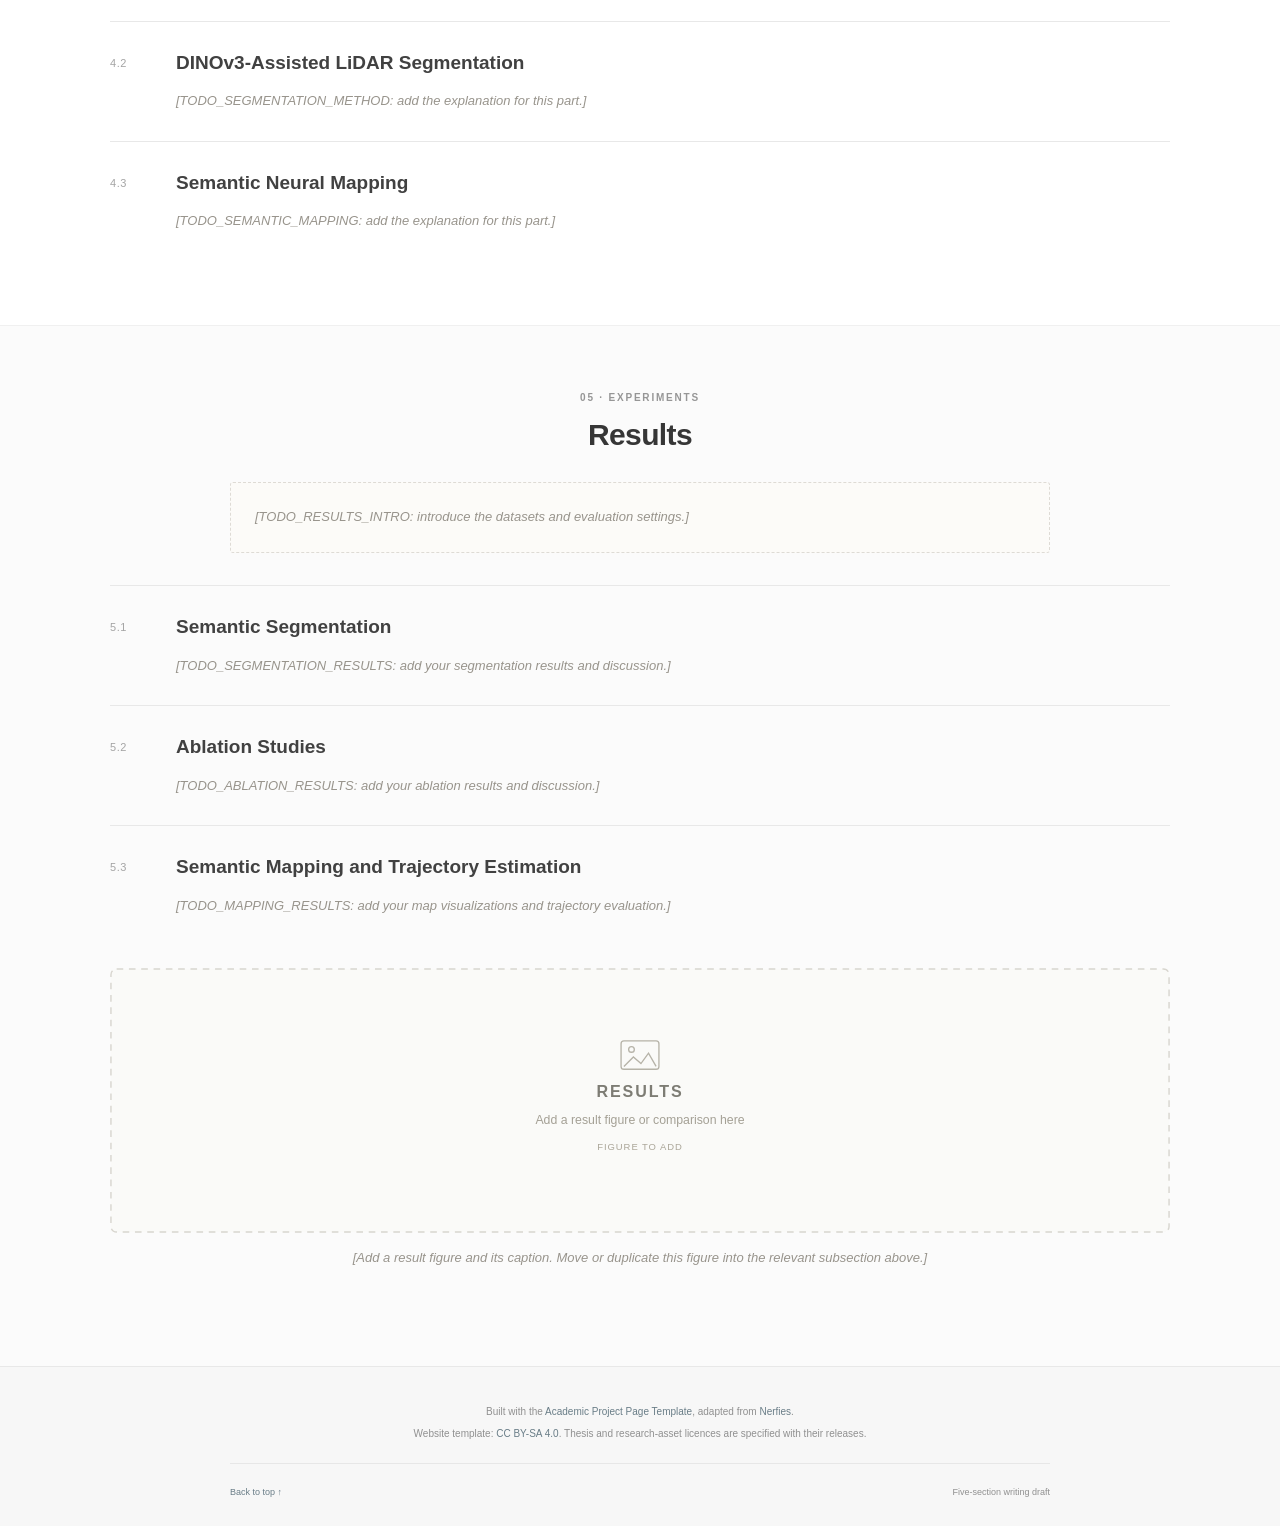
==== commit b760e827: "2" ====
--- a/index.html
+++ b/index.html
@@ -32,7 +32,7 @@
   <header class="hero publication-header" id="top">
     <div class="hero-body">
       <div class="container is-max-desktop has-text-centered">
-        <p class="eyebrow">MASTER'S THESIS · RESEARCH PROJECT</p>
+        <p class="eyebrow">MASTER'S THESIS</p>
         <!-- TODO_OFFICIAL_THESIS_TITLE: this is a descriptive working title, not a confirmed thesis title. -->
         <h1 class="title is-1 publication-title">Leveraging Vision Foundation Models for Semantic Implicit Multi-Sensor SLAM</h1>
         <p class="publication-subtitle">A integration of semantic segmentation into PIN-SLAM</p>
@@ -61,22 +61,27 @@
     <section class="overview-section" id="overview" aria-labelledby="overview-title">
       <div class="container wide-container">
         <p class="section-kicker">01 · OVERVIEW</p>
-        <h2 class="title is-3 section-title" id="overview-title">Overall Pipeline</h2>
+        <h2 class="title is-3 section-title" id="overview-title">Overall of the Pipeline</h2>
 
         <figure class="editable-figure overview-figure">
           <button
             class="image-button"
-            data-lightbox="./static/images/overall-pipeline-placeholder.svg"
+            data-lightbox="static\images\fig5_pipeline.jpg"
             data-caption="Overall pipeline figure to add."
             aria-label="Enlarge the overall pipeline figure">
             <img
-              src="./static/images/overall-pipeline-placeholder.svg"
+              src="static\images\fig5_pipeline.jpg"
               width="1120" height="320"
               alt="Placeholder for the overall pipeline figure"
               fetchpriority="high">
           </button>
           <figcaption>
-            <span class="placeholder-text">[TODO_OVERVIEW_CAPTION: add a short caption for your overall pipeline.]</span>
+            <span class="placeholder-text"> Overview of the teacher–student training pipeline for LiDAR semantic segmentation.
+                                            The fusion teacher combines image features from a frozen DINOv3 encoder with LiDAR features
+                                            from the student encoder. Groundtruth point labels supervise teacher and student model, while
+                                            KL distillation aligns the student’s class probabilities with those of the teacher on image paired
+                                            points with valid labels. Teacher and student model share the LiDAR encoder and use separate
+                                            classifiers. Only the LiDAR student is used at inference.</span>
           </figcaption>
         </figure>
       </div>
@@ -104,7 +109,29 @@
         <h2 class="title is-3 section-title" id="abstract-title">Abstract</h2>
 
         <div class="content writing-area">
-          <p class="placeholder-text">[TODO_ABSTRACT: add your abstract here.]</p>
+          <p class="placeholder-text"><p> In simultaneous localization and mapping problem beyond pose estimation
+                                      and geometric reconstruction, a good semantic understanding of the scene
+                                      is also crucial part to support navigation, interaction, and decision-making.
+                                      SLAM provides a key foundation for estimating of the system’s motion, position, and together with a representation of vehicle’s surroundings. In particular,
+                                      self-driving cars or robots need a fine-grained understanding of the surfaces and
+                                      objects in their vicinity. Geometric maps describe the spatial structure of the
+                                      environment, while semantic information identifies the categories of its objects
+                                      and regions. This additional context can support navigation, interaction, and
+                                      decision-making by helping autonomous systems interpret their surroundings.</p>
+                                      
+                                      <p>This thesis addresses the integration of semantic scene understanding into
+                                      an efficient implicit SLAM pipeline. The objective is to exploit vision foundation model features during training while enabling semantic segmentation from
+                                      LiDAR scans alone at inference time, and to incorporate the resulting predictions
+                                      into an incrementally updated map. The proposed approach takes advantage of
+                                      DINOv3 feature during training of a semantic segmentation model. Once trained,
+                                      the model predicts semantic labels directly from LiDAR input, without requiring images for segmentation. The segmentation pipeline is integrated into PIN
+                                      SLAM, where successive scans update the same map, allowing scene geometry
+                                      and semantic categories to be queried and visualized together.</p>
+                                     
+                                      <p>Our method on SemanticKITTI achieves a mean intersection over union (mIoU)
+                                      of 64.13% on the validation set and 63.5% on the test set, with semantic segmentation inference running at 16.5 frames per second. On the IPB dataset
+                                      validation split, the model trained on manually annotated local data achieves
+                                      56.87% mIoU. Compared with geometry-only mapping, the semantic configuration achieves lower aligned absolute pose error. The integrated system demonstrates live semantic map updates in PIN-SLAM using LiDAR input alone.</p>
         </div>
       </div>
     </section>
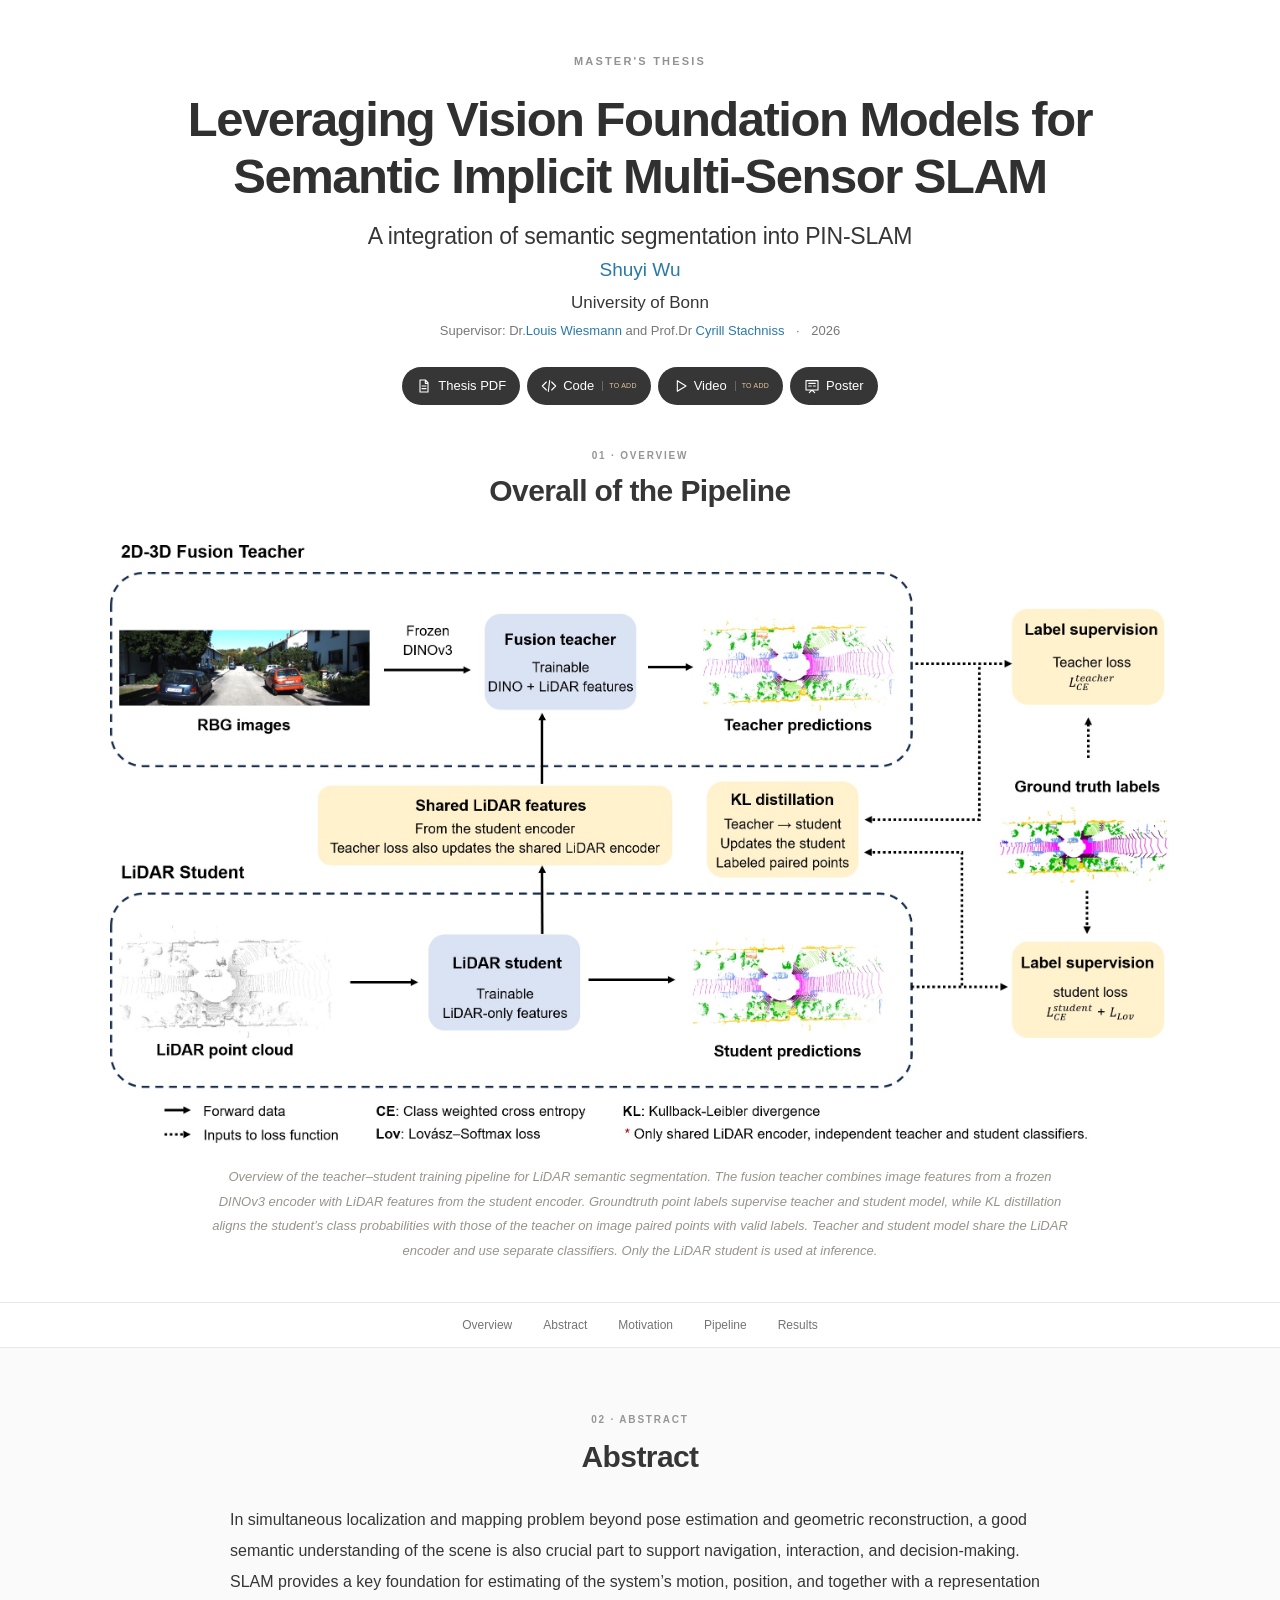
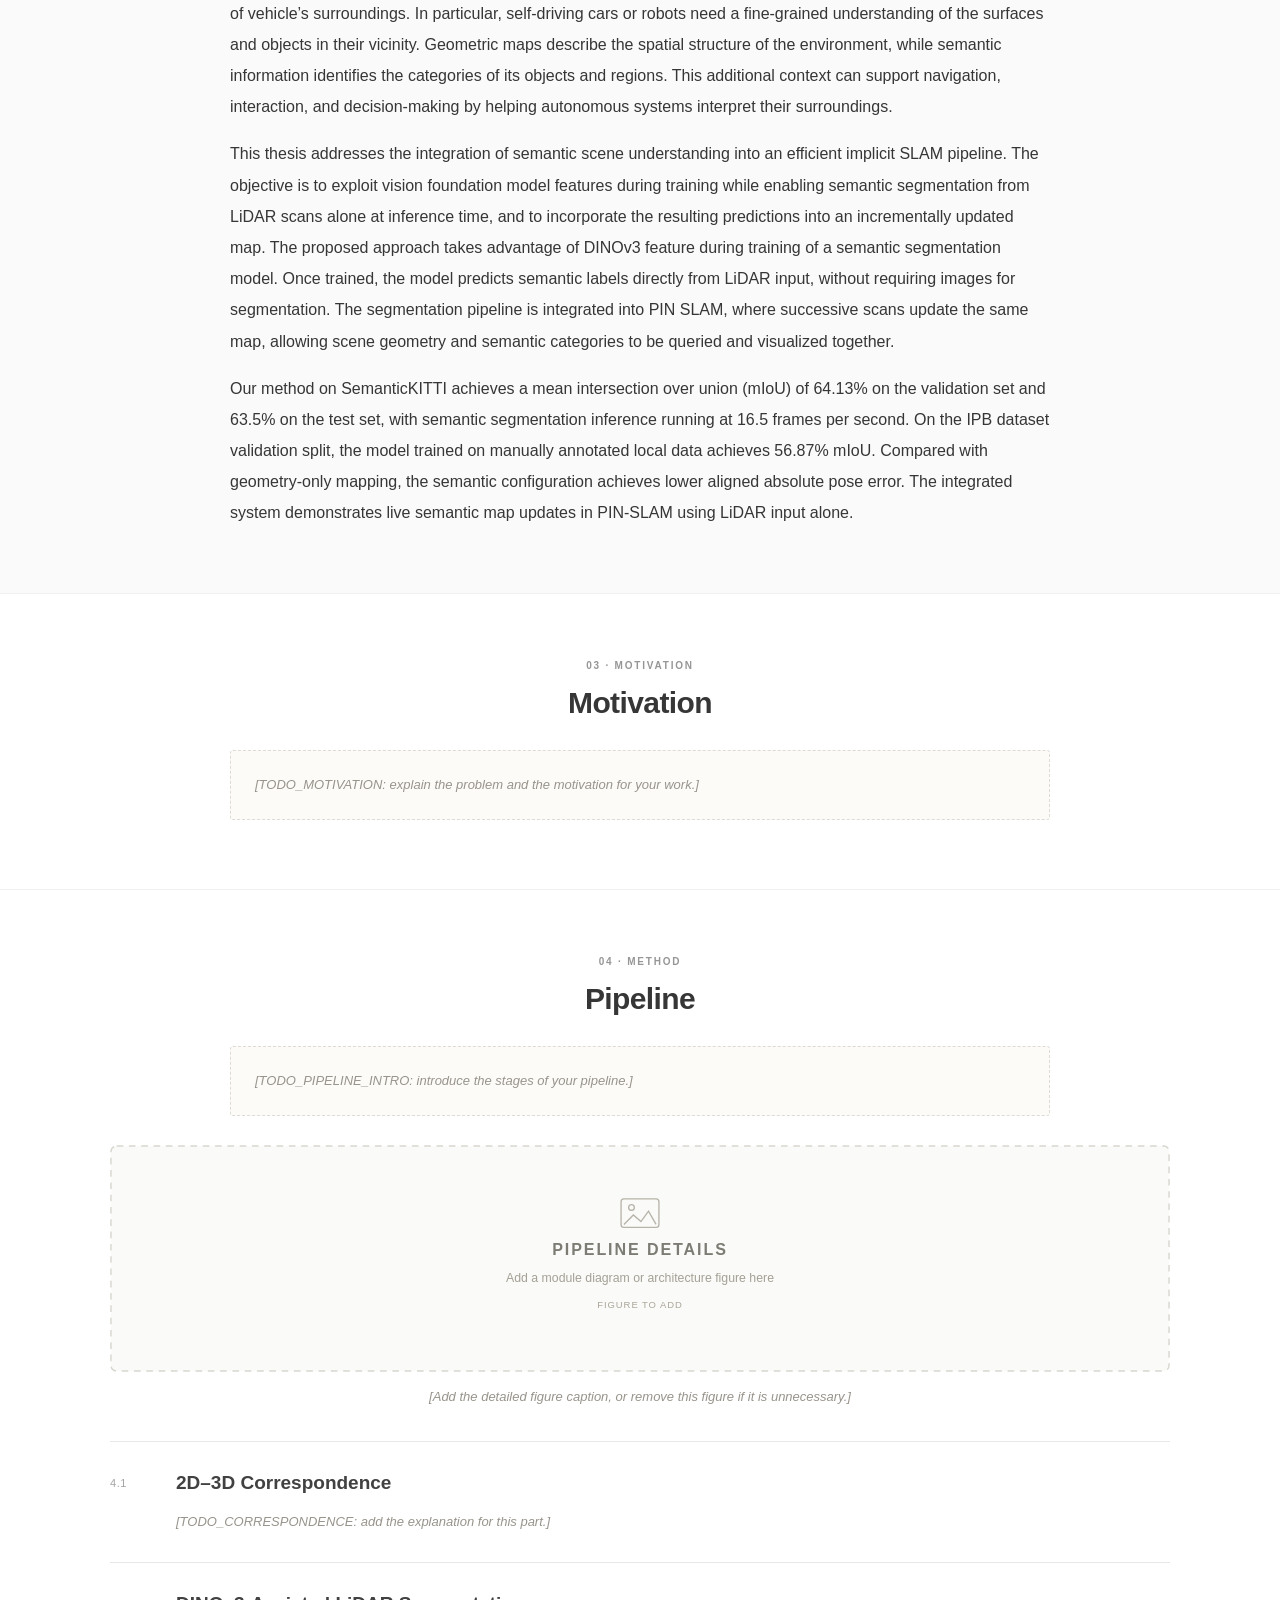
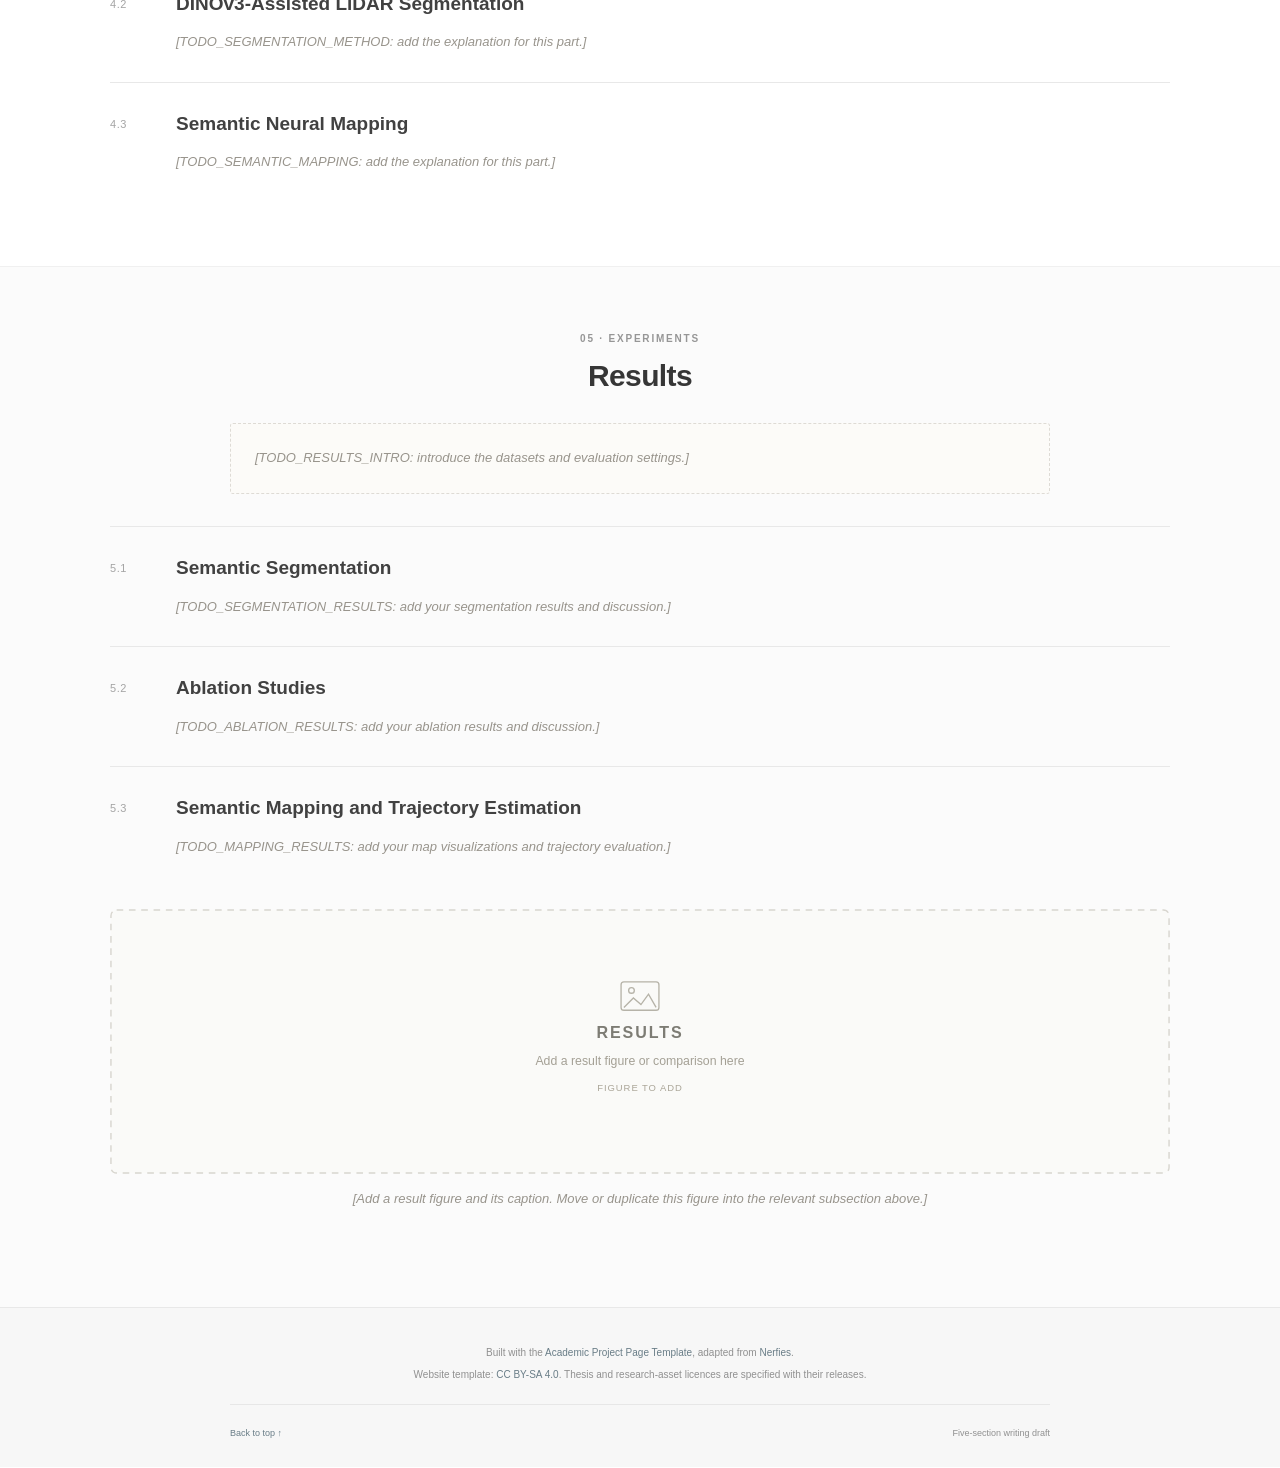
==== commit 9a22efee: "Update index.html" ====
--- a/index.html
+++ b/index.html
@@ -109,7 +109,7 @@
         <h2 class="title is-3 section-title" id="abstract-title">Abstract</h2>
 
         <div class="content writing-area">
-          <p class="placeholder-text"><p> In simultaneous localization and mapping problem beyond pose estimation
+          <p> In simultaneous localization and mapping problem beyond pose estimation
                                       and geometric reconstruction, a good semantic understanding of the scene
                                       is also crucial part to support navigation, interaction, and decision-making.
                                       SLAM provides a key foundation for estimating of the system’s motion, position, and together with a representation of vehicle’s surroundings. In particular,
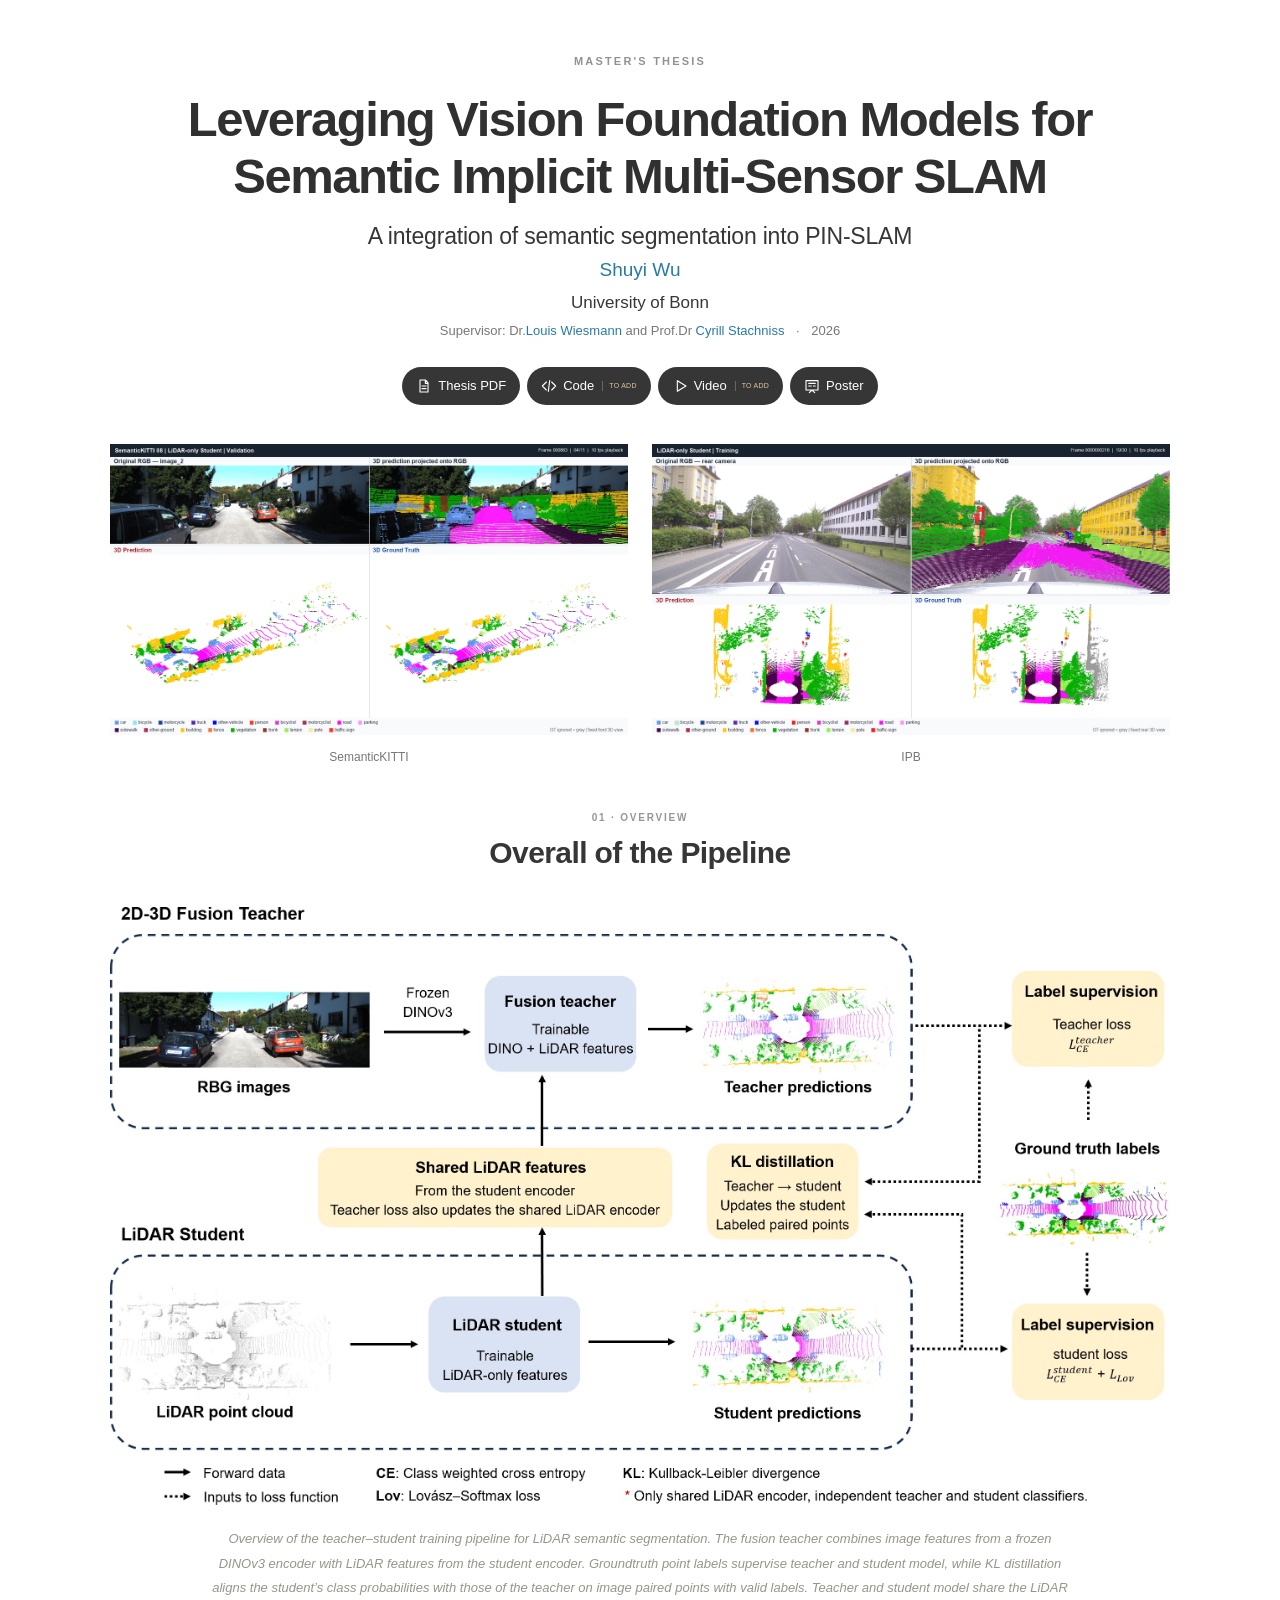
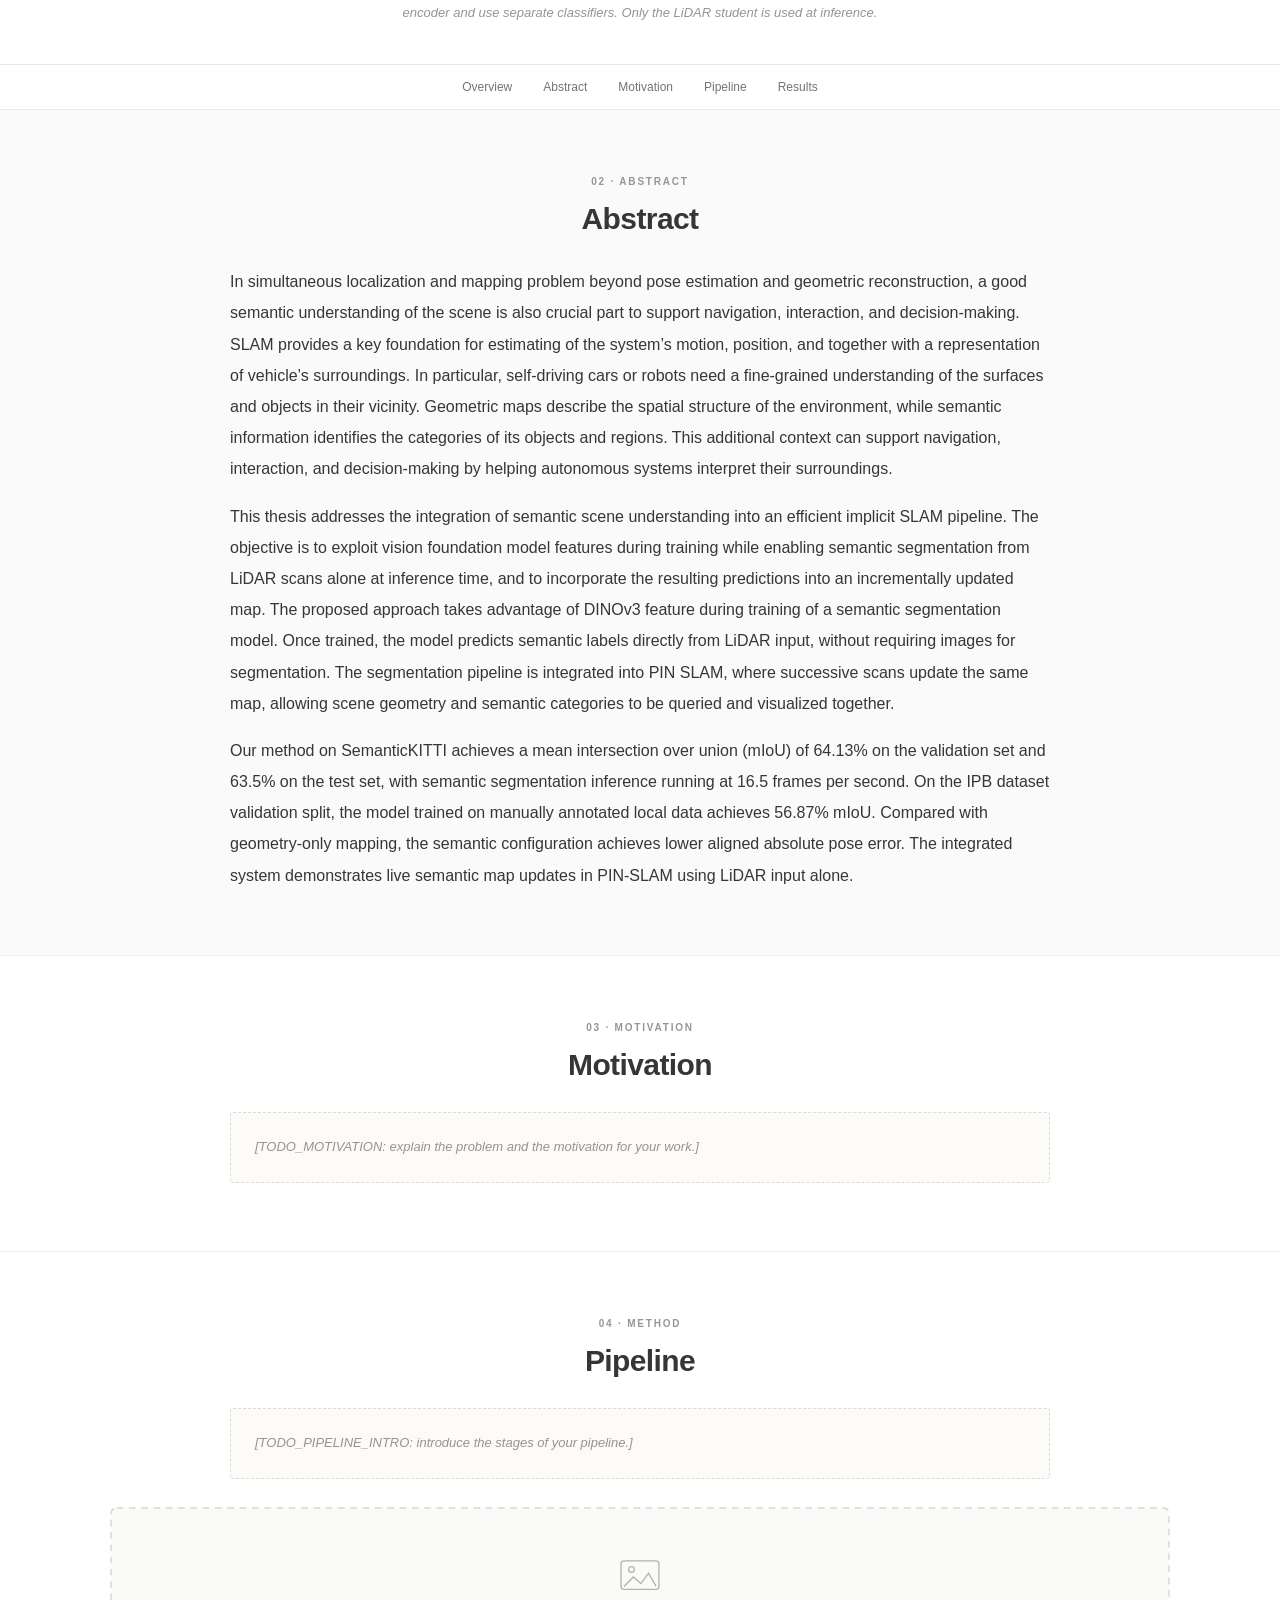
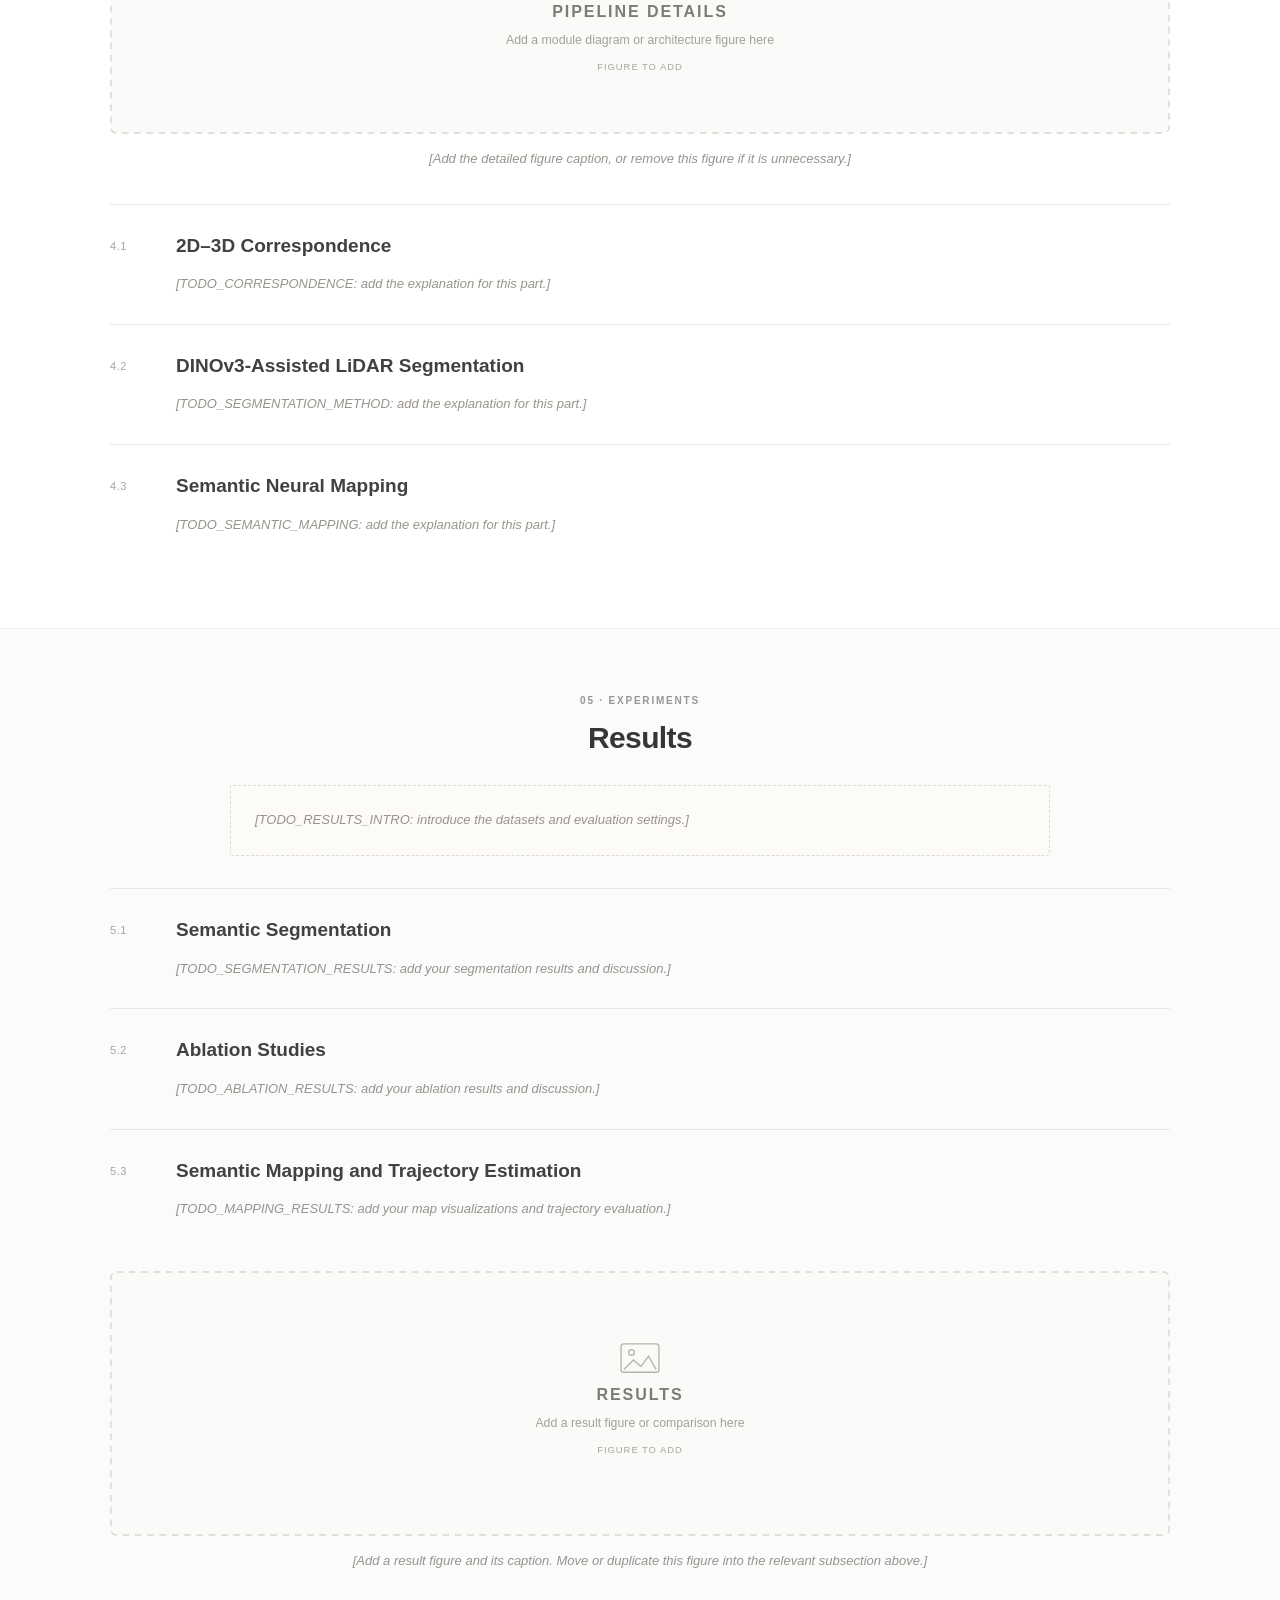
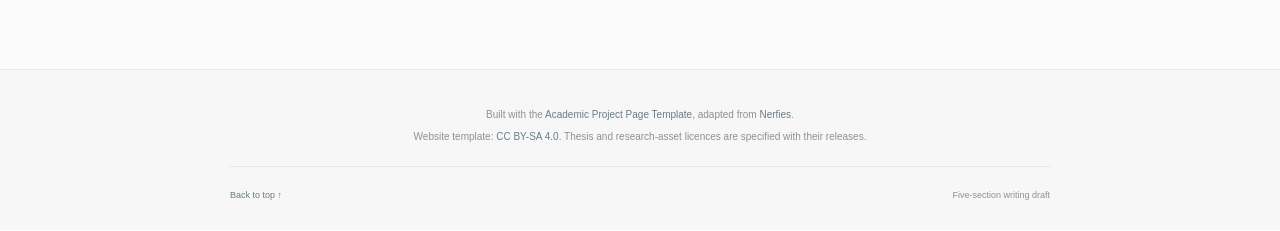
==== commit c152bb34: "1" ====
--- a/index.html
+++ b/index.html
@@ -53,6 +53,39 @@
 
   <main id="main-content">
 
+
+    <!-- Intro GIFs: replace the files in static/images to update these previews. -->
+    <section class="demo-preview-section" id="intro-demos" aria-label="Semantic segmentation examples">
+      <div class="container wide-container">
+        <div class="demo-preview-grid">
+          <figure>
+            <button class="image-button"
+                    data-lightbox="./static/images/semantickitti_vis.gif"
+                    data-caption="SemanticKITTI qualitative visualization."
+                    aria-label="Enlarge the SemanticKITTI visualization">
+              <img src="./static/images/semantickitti_vis.gif"
+                   width="1561" height="836"
+                   alt="SemanticKITTI RGB image, projected semantic predictions, and 3D prediction and ground truth"
+                   decoding="async">
+            </button>
+            <figcaption>SemanticKITTI</figcaption>
+          </figure>
+          <figure>
+            <button class="image-button"
+                    data-lightbox="./static/images/ipb_vis.gif"
+                    data-caption="IPB qualitative visualization."
+                    aria-label="Enlarge the IPB visualization">
+              <img src="./static/images/ipb_vis.gif"
+                   width="1597" height="856"
+                   alt="IPB RGB image, projected semantic predictions, and 3D prediction and ground truth"
+                   decoding="async">
+            </button>
+            <figcaption>IPB</figcaption>
+          </figure>
+        </div>
+      </div>
+    </section>
+
     <!-- ============================================================
          01 / OVERALL PIPELINE FIGURE
          TODO_OVERVIEW_IMAGE: replace BOTH image paths with your figure.
--- a/static/css/five-sections.css
+++ b/static/css/five-sections.css
@@ -105,3 +105,30 @@
   .overview-section { padding: 10px 0; }
   .edit-module { break-inside: avoid; }
 }
+
+
+/* Intro GIF previews, between the project links and the overall pipeline. */
+.demo-preview-section {
+  padding: 14px 24px 24px;
+}
+.demo-preview-grid {
+  display: grid;
+  grid-template-columns: repeat(2, minmax(0, 1fr));
+  gap: 24px;
+}
+.demo-preview-grid figure {
+  margin: 0;
+  min-width: 0;
+}
+.demo-preview-grid img {
+  display: block;
+  width: 100%;
+  height: auto;
+}
+.demo-preview-grid figcaption {
+  text-align: center;
+}
+@media (max-width: 768px) {
+  .demo-preview-section { padding: 10px 20px 20px; }
+  .demo-preview-grid { grid-template-columns: 1fr; gap: 22px; }
+}
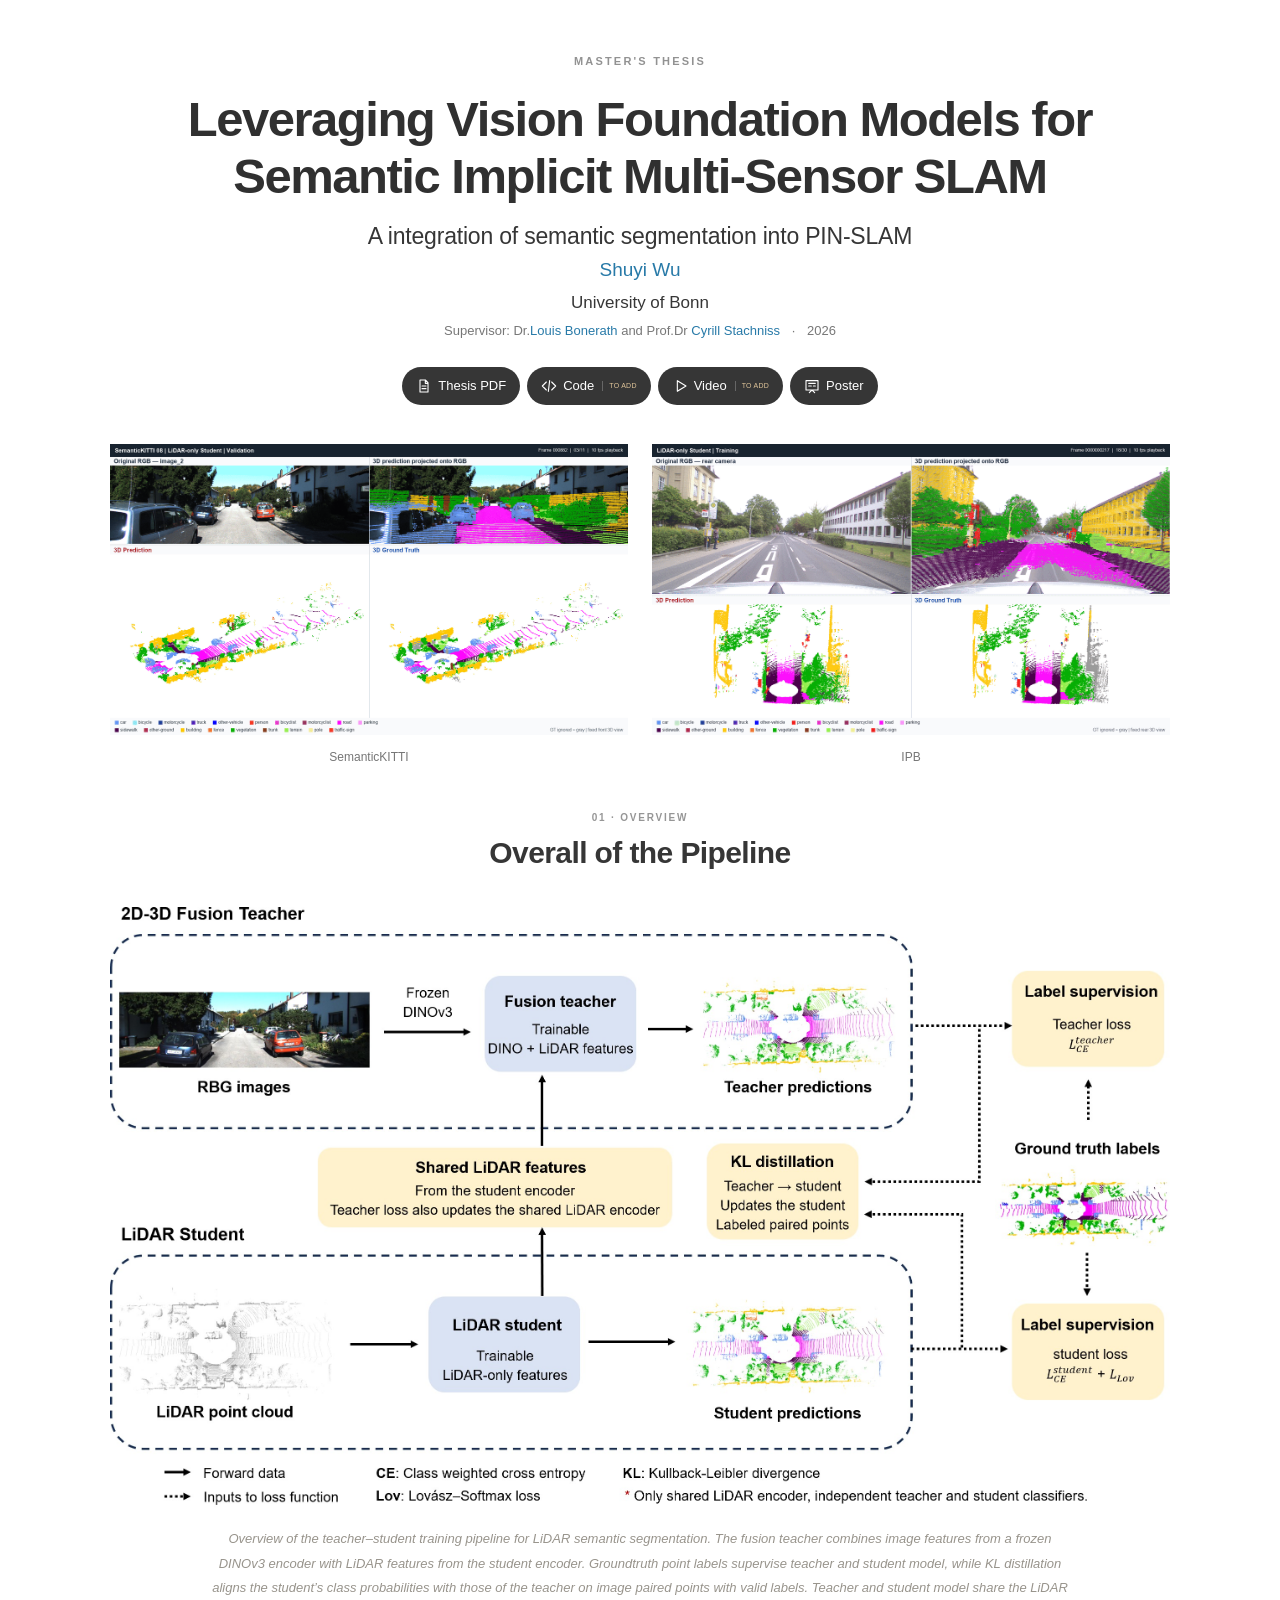
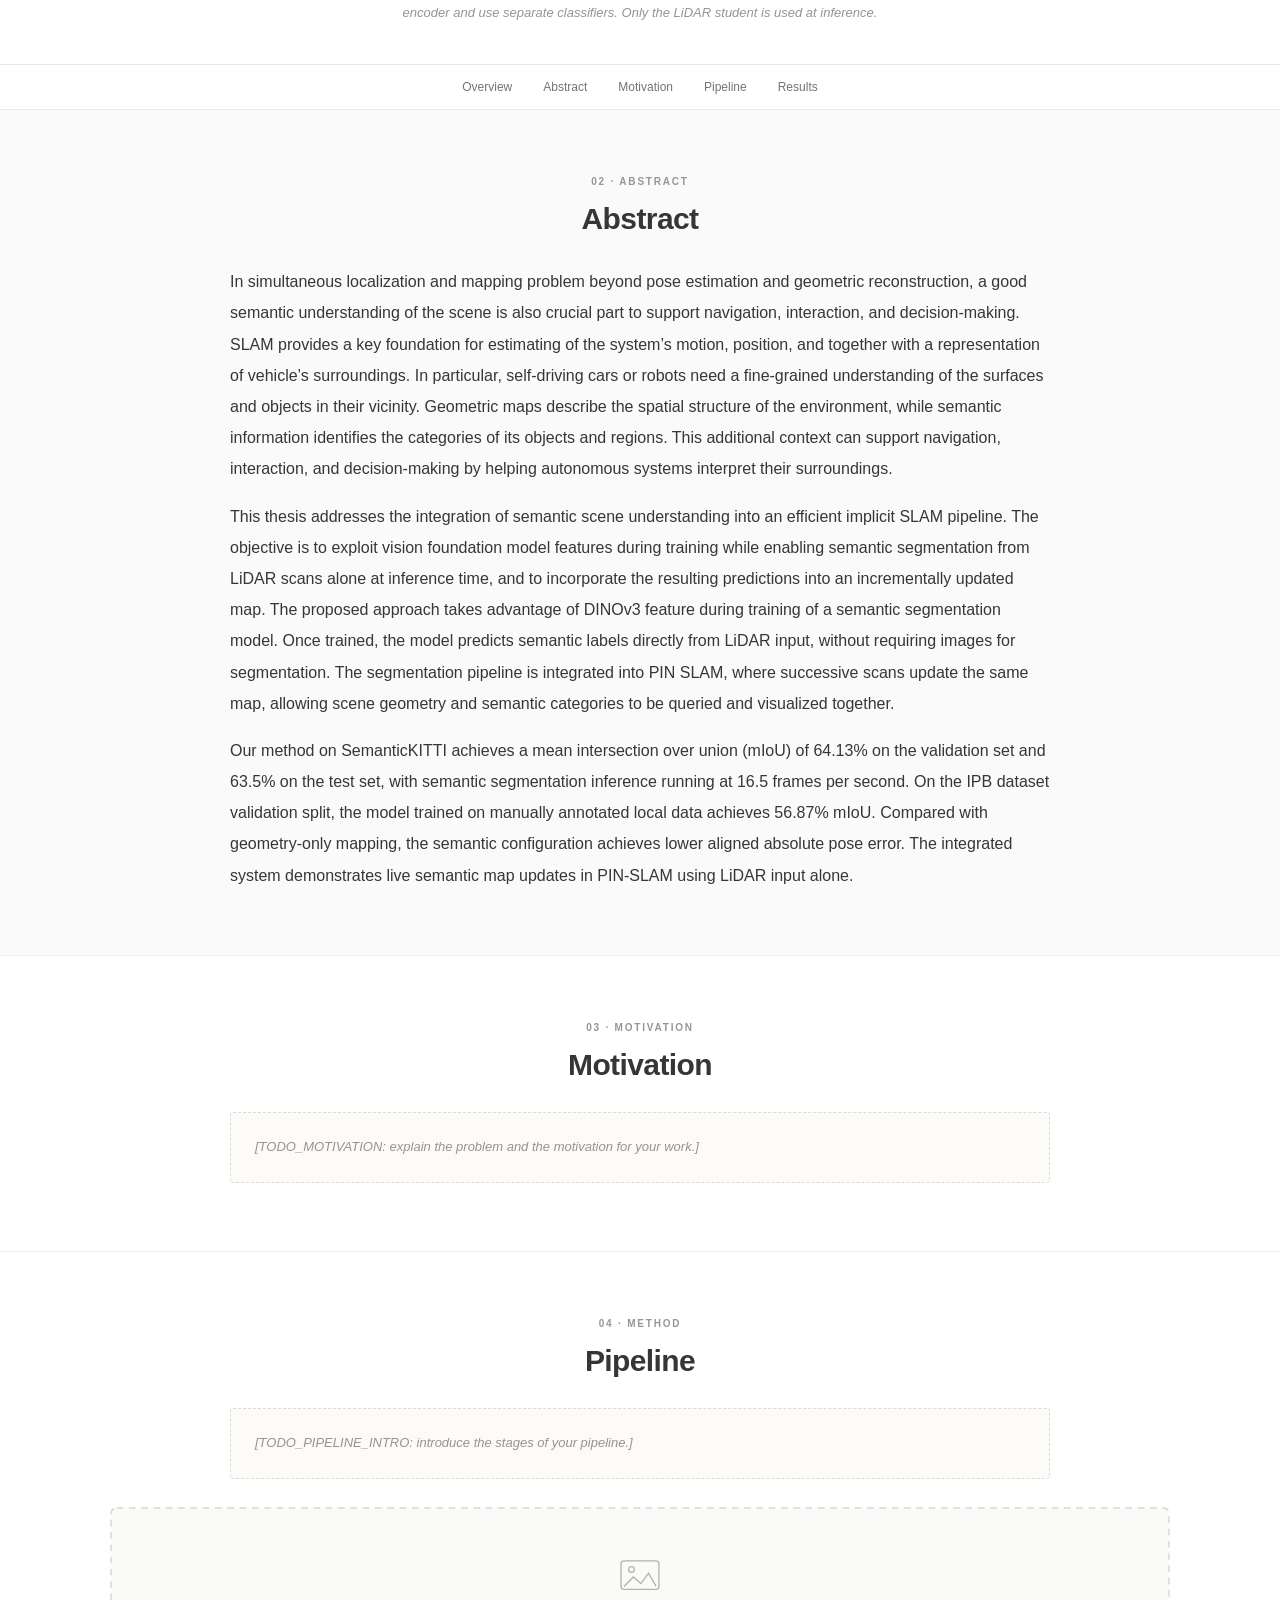
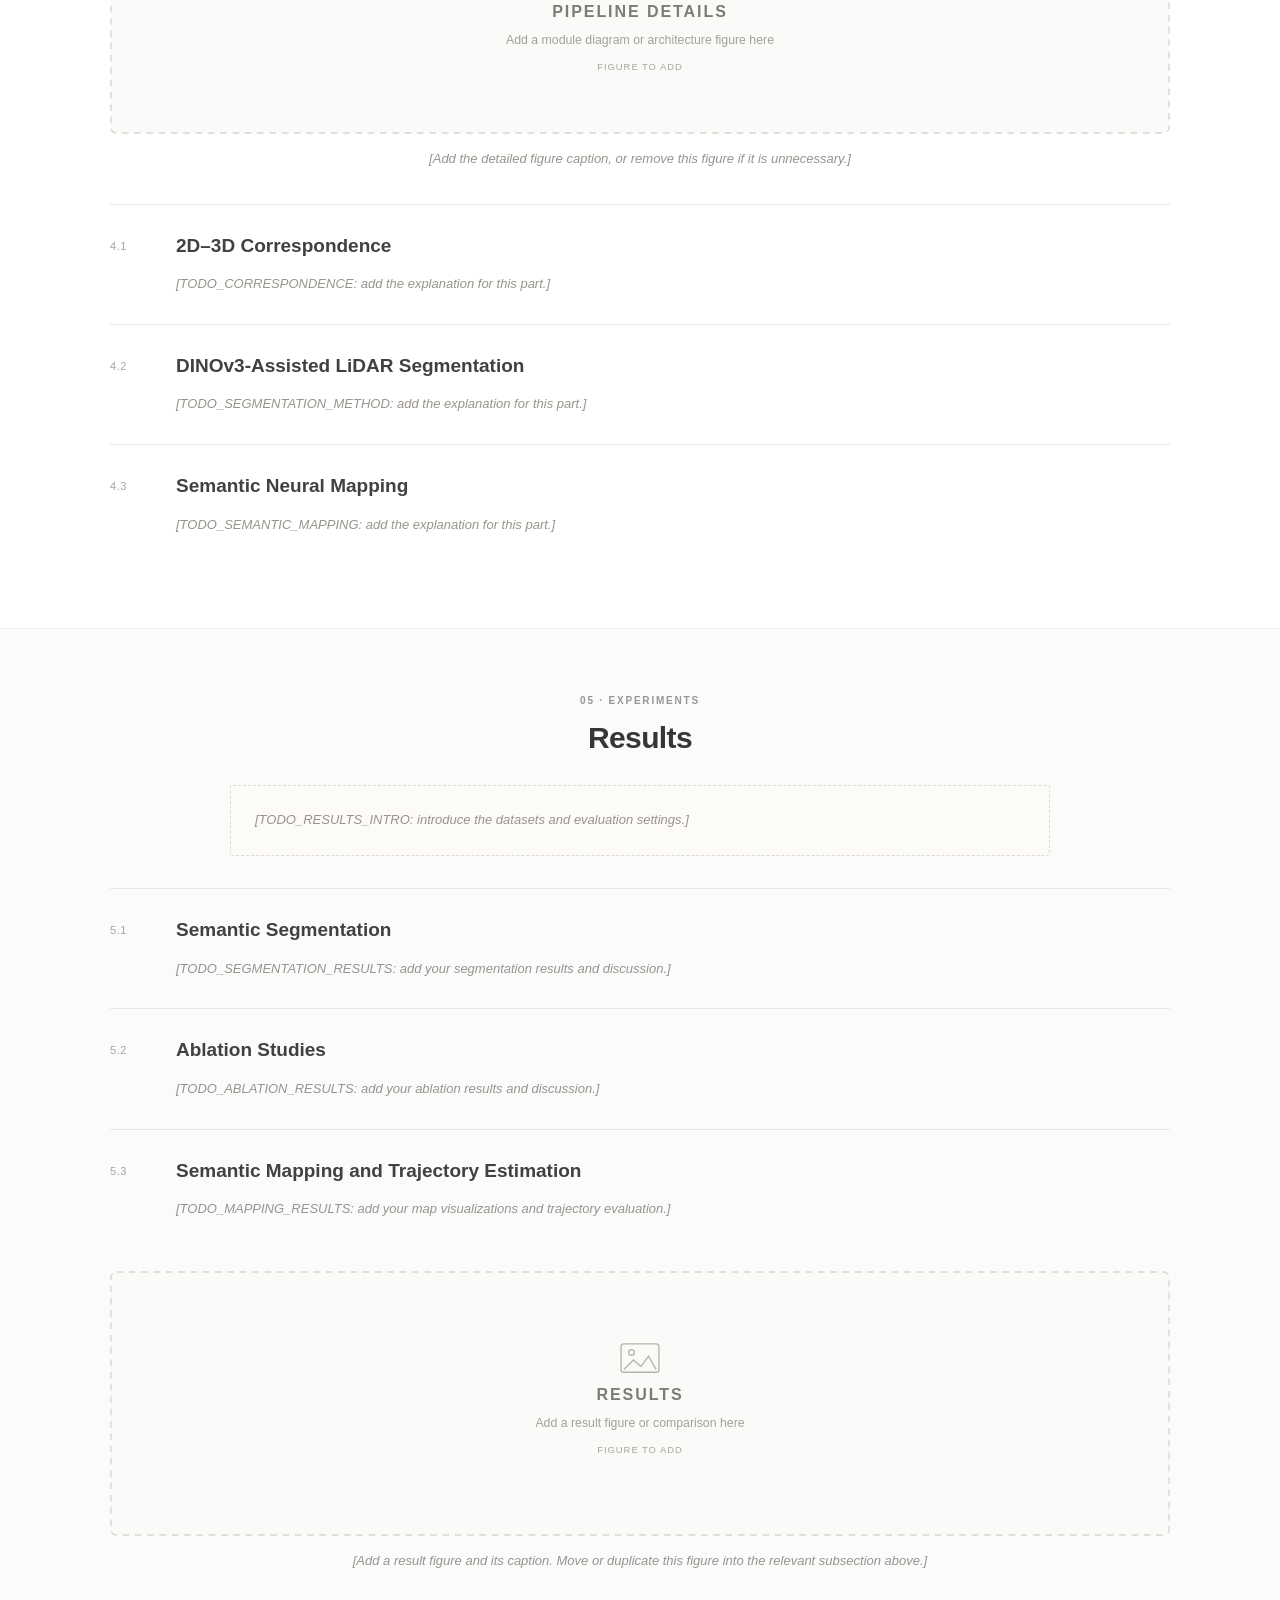
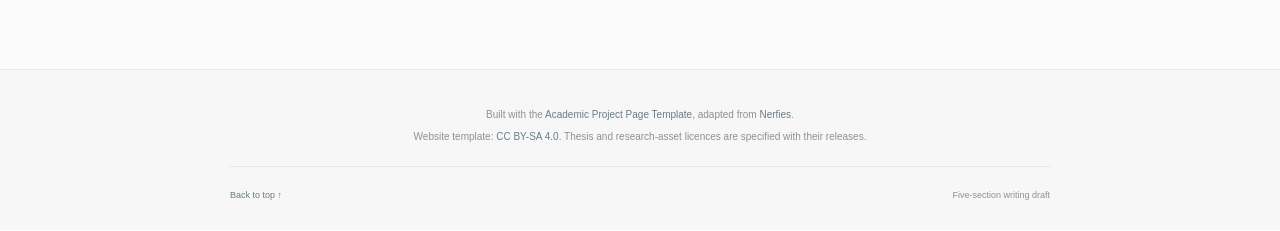
==== commit 882946ee: "Update index.html" ====
--- a/index.html
+++ b/index.html
@@ -40,7 +40,7 @@
           <a class="identity-placeholder" href="https://wsy51100.github.io/" target="_blank" rel="noopener noreferrer">Shuyi Wu</a>
         </div>
         <p class="publication-affiliation"><span data-placeholder="TODO_UNIVERSITY">University of Bonn</span> </p>
-        <p class="publication-supervisor">Supervisor: <span data-placeholder="TODO_SUPERVISOR">Dr.<a href="https://www.ipb.uni-bonn.de/people/louis-wiesmann/index.html" target="_blank" rel="noopener noreferrer">Louis Wiesmann</a> and Prof.Dr <a href="https://www.ipb.uni-bonn.de/people/cyrill-stachniss/index.html" target="_blank" rel="noopener noreferrer">Cyrill Stachniss</a></span> <span class="dot">·</span> <span data-placeholder="TODO_YEAR">2026</span></p>
+        <p class="publication-supervisor">Supervisor: <span data-placeholder="TODO_SUPERVISOR">Dr.<a href="https://www.ipb.uni-bonn.de/people/louis-wiesmann/index.html" target="_blank" rel="noopener noreferrer">Louis Bonerath</a> and Prof.Dr <a href="https://www.ipb.uni-bonn.de/people/cyrill-stachniss/index.html" target="_blank" rel="noopener noreferrer">Cyrill Stachniss</a></span> <span class="dot">·</span> <span data-placeholder="TODO_YEAR">2026</span></p>
         <div class="publication-links" id="project-resources" aria-label="Project resources">
           <a href="#project-resources" class="button is-dark is-rounded resource-link" data-resource="thesis"><svg class="icon-svg" aria-hidden="true"><use href="#icon-file"/></svg><span>Thesis PDF</span><span class="button-pending">TO ADD</span></a>
           <a href="#project-resources" class="button is-dark is-rounded resource-link" data-resource="code"><svg class="icon-svg" aria-hidden="true"><use href="#icon-code"/></svg><span>Code</span><span class="button-pending">TO ADD</span></a>
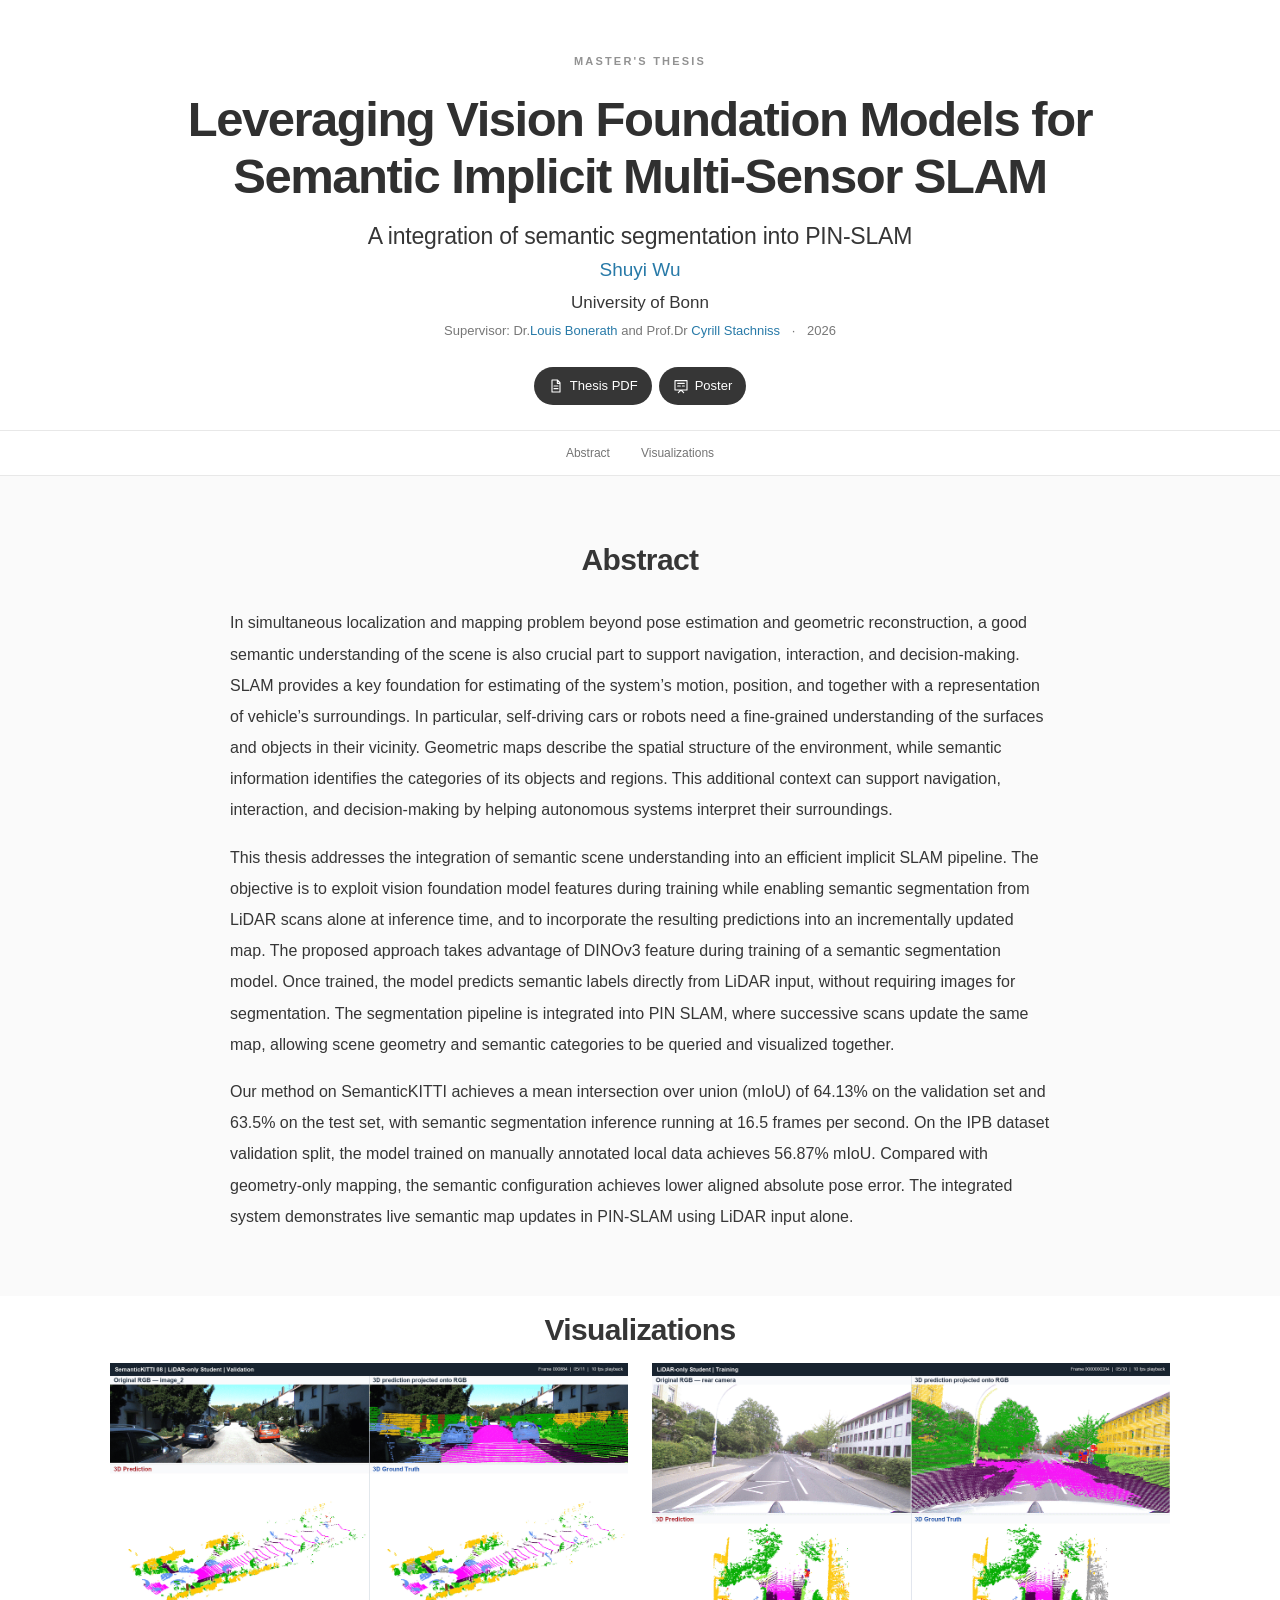
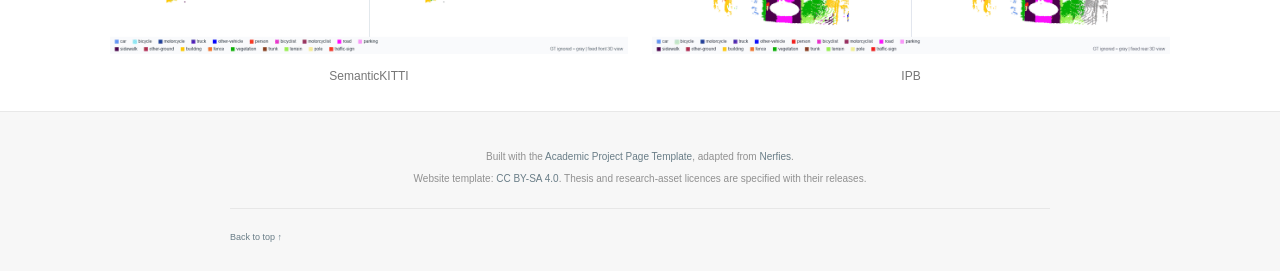
==== commit 3a4856f2: "Update index.html" ====
--- a/index.html
+++ b/index.html
@@ -25,6 +25,11 @@
   <link rel="stylesheet" href="./static/css/bulma.min.css">
   <link rel="stylesheet" href="./static/css/index.css">
   <link rel="stylesheet" href="./static/css/five-sections.css">
+  <style>
+    #main-content [hidden],
+    #project-resources [hidden],
+    .footer-bottom [hidden] { display: none !important; }
+  </style>
   <script defer src="./static/js/index.js"></script>
 </head>
 <body>
@@ -43,8 +48,8 @@
         <p class="publication-supervisor">Supervisor: <span data-placeholder="TODO_SUPERVISOR">Dr.<a href="https://www.ipb.uni-bonn.de/people/louis-wiesmann/index.html" target="_blank" rel="noopener noreferrer">Louis Bonerath</a> and Prof.Dr <a href="https://www.ipb.uni-bonn.de/people/cyrill-stachniss/index.html" target="_blank" rel="noopener noreferrer">Cyrill Stachniss</a></span> <span class="dot">·</span> <span data-placeholder="TODO_YEAR">2026</span></p>
         <div class="publication-links" id="project-resources" aria-label="Project resources">
           <a href="#project-resources" class="button is-dark is-rounded resource-link" data-resource="thesis"><svg class="icon-svg" aria-hidden="true"><use href="#icon-file"/></svg><span>Thesis PDF</span><span class="button-pending">TO ADD</span></a>
-          <a href="#project-resources" class="button is-dark is-rounded resource-link" data-resource="code"><svg class="icon-svg" aria-hidden="true"><use href="#icon-code"/></svg><span>Code</span><span class="button-pending">TO ADD</span></a>
-          <a href="#results" class="button is-dark is-rounded resource-link" data-resource="video"><svg class="icon-svg" aria-hidden="true"><use href="#icon-play"/></svg><span>Video</span><span class="button-pending">TO ADD</span></a>
+          <a href="#project-resources" class="button is-dark is-rounded resource-link" data-resource="code" hidden><svg class="icon-svg" aria-hidden="true"><use href="#icon-code"/></svg><span>Code</span><span class="button-pending">TO ADD</span></a>
+          <a href="#results" class="button is-dark is-rounded resource-link" data-resource="video" hidden><svg class="icon-svg" aria-hidden="true"><use href="#icon-play"/></svg><span>Video</span><span class="button-pending">TO ADD</span></a>
           <a href="#project-resources" class="button is-dark is-rounded resource-link" data-resource="poster"><svg class="icon-svg" aria-hidden="true"><use href="#icon-poster"/></svg><span>Poster</span><span class="button-pending">TO ADD</span></a>
         </div>
       </div>
@@ -54,9 +59,60 @@
   <main id="main-content">
 
 
+    <!-- Keep section links and sections in sync when publishing a draft. -->
+    <nav class="section-nav" aria-label="Page sections">
+      <div>
+        <a href="#overview" hidden>Overview</a>
+        <a href="#abstract">Abstract</a>
+        <a href="#intro-demos">Visualizations</a>
+        <a href="#motivation" hidden>Motivation</a>
+        <a href="#pipeline" hidden>Pipeline</a>
+        <a href="#results" hidden>Results</a>
+      </div>
+    </nav>
+
+    <!-- ============================================================
+         02 / ABSTRACT
+         TODO_ABSTRACT: replace the placeholder paragraph with your text.
+         Add a new <p>...</p> for each additional paragraph.
+         ============================================================ -->
+    <section class="section paper-section abstract-section" id="abstract" aria-labelledby="abstract-title">
+      <div class="container reading-container">
+        <p class="section-kicker" hidden>02 · ABSTRACT</p>
+        <h2 class="title is-3 section-title" id="abstract-title">Abstract</h2>
+
+        <div class="content writing-area">
+          <p> In simultaneous localization and mapping problem beyond pose estimation
+                                      and geometric reconstruction, a good semantic understanding of the scene
+                                      is also crucial part to support navigation, interaction, and decision-making.
+                                      SLAM provides a key foundation for estimating of the system’s motion, position, and together with a representation of vehicle’s surroundings. In particular,
+                                      self-driving cars or robots need a fine-grained understanding of the surfaces and
+                                      objects in their vicinity. Geometric maps describe the spatial structure of the
+                                      environment, while semantic information identifies the categories of its objects
+                                      and regions. This additional context can support navigation, interaction, and
+                                      decision-making by helping autonomous systems interpret their surroundings.</p>
+                                      
+                                      <p>This thesis addresses the integration of semantic scene understanding into
+                                      an efficient implicit SLAM pipeline. The objective is to exploit vision foundation model features during training while enabling semantic segmentation from
+                                      LiDAR scans alone at inference time, and to incorporate the resulting predictions
+                                      into an incrementally updated map. The proposed approach takes advantage of
+                                      DINOv3 feature during training of a semantic segmentation model. Once trained,
+                                      the model predicts semantic labels directly from LiDAR input, without requiring images for segmentation. The segmentation pipeline is integrated into PIN
+                                      SLAM, where successive scans update the same map, allowing scene geometry
+                                      and semantic categories to be queried and visualized together.</p>
+                                     
+                                      <p>Our method on SemanticKITTI achieves a mean intersection over union (mIoU)
+                                      of 64.13% on the validation set and 63.5% on the test set, with semantic segmentation inference running at 16.5 frames per second. On the IPB dataset
+                                      validation split, the model trained on manually annotated local data achieves
+                                      56.87% mIoU. Compared with geometry-only mapping, the semantic configuration achieves lower aligned absolute pose error. The integrated system demonstrates live semantic map updates in PIN-SLAM using LiDAR input alone.</p>
+        </div>
+      </div>
+    </section>
+
     <!-- Intro GIFs: replace the files in static/images to update these previews. -->
-    <section class="demo-preview-section" id="intro-demos" aria-label="Semantic segmentation examples">
+    <section class="demo-preview-section" id="intro-demos" aria-labelledby="visualizations-title">
       <div class="container wide-container">
+        <h2 class="title is-3 section-title" id="visualizations-title">Visualizations</h2>
         <div class="demo-preview-grid">
           <figure>
             <button class="image-button"
@@ -91,7 +147,7 @@
          TODO_OVERVIEW_IMAGE: replace BOTH image paths with your figure.
          TODO_OVERVIEW_CAPTION: replace the visible figure caption.
          ============================================================ -->
-    <section class="overview-section" id="overview" aria-labelledby="overview-title">
+    <section class="overview-section" id="overview" hidden aria-labelledby="overview-title">
       <div class="container wide-container">
         <p class="section-kicker">01 · OVERVIEW</p>
         <h2 class="title is-3 section-title" id="overview-title">Overall of the Pipeline</h2>
@@ -120,61 +176,12 @@
       </div>
     </section>
 
-    <!-- Navigation links must match the five section IDs. -->
-    <nav class="section-nav" aria-label="Page sections">
-      <div>
-        <a href="#overview">Overview</a>
-        <a href="#abstract">Abstract</a>
-        <a href="#motivation">Motivation</a>
-        <a href="#pipeline">Pipeline</a>
-        <a href="#results">Results</a>
-      </div>
-    </nav>
-
-    <!-- ============================================================
-         02 / ABSTRACT
-         TODO_ABSTRACT: replace the placeholder paragraph with your text.
-         Add a new <p>...</p> for each additional paragraph.
-         ============================================================ -->
-    <section class="section paper-section abstract-section" id="abstract" aria-labelledby="abstract-title">
-      <div class="container reading-container">
-        <p class="section-kicker">02 · ABSTRACT</p>
-        <h2 class="title is-3 section-title" id="abstract-title">Abstract</h2>
-
-        <div class="content writing-area">
-          <p> In simultaneous localization and mapping problem beyond pose estimation
-                                      and geometric reconstruction, a good semantic understanding of the scene
-                                      is also crucial part to support navigation, interaction, and decision-making.
-                                      SLAM provides a key foundation for estimating of the system’s motion, position, and together with a representation of vehicle’s surroundings. In particular,
-                                      self-driving cars or robots need a fine-grained understanding of the surfaces and
-                                      objects in their vicinity. Geometric maps describe the spatial structure of the
-                                      environment, while semantic information identifies the categories of its objects
-                                      and regions. This additional context can support navigation, interaction, and
-                                      decision-making by helping autonomous systems interpret their surroundings.</p>
-                                      
-                                      <p>This thesis addresses the integration of semantic scene understanding into
-                                      an efficient implicit SLAM pipeline. The objective is to exploit vision foundation model features during training while enabling semantic segmentation from
-                                      LiDAR scans alone at inference time, and to incorporate the resulting predictions
-                                      into an incrementally updated map. The proposed approach takes advantage of
-                                      DINOv3 feature during training of a semantic segmentation model. Once trained,
-                                      the model predicts semantic labels directly from LiDAR input, without requiring images for segmentation. The segmentation pipeline is integrated into PIN
-                                      SLAM, where successive scans update the same map, allowing scene geometry
-                                      and semantic categories to be queried and visualized together.</p>
-                                     
-                                      <p>Our method on SemanticKITTI achieves a mean intersection over union (mIoU)
-                                      of 64.13% on the validation set and 63.5% on the test set, with semantic segmentation inference running at 16.5 frames per second. On the IPB dataset
-                                      validation split, the model trained on manually annotated local data achieves
-                                      56.87% mIoU. Compared with geometry-only mapping, the semantic configuration achieves lower aligned absolute pose error. The integrated system demonstrates live semantic map updates in PIN-SLAM using LiDAR input alone.</p>
-        </div>
-      </div>
-    </section>
-
     <!-- ============================================================
          03 / MOTIVATION
          TODO_MOTIVATION: add the problem, its importance, and your goal.
          You can use several <p>...</p> elements.
          ============================================================ -->
-    <section class="section paper-section" id="motivation" aria-labelledby="motivation-title">
+    <section class="section paper-section" id="motivation" hidden aria-labelledby="motivation-title">
       <div class="container reading-container">
         <p class="section-kicker">03 · MOTIVATION</p>
         <h2 class="title is-3 section-title" id="motivation-title">Motivation</h2>
@@ -192,7 +199,7 @@
          The overview above answers "what does the system look like?"
          This section explains the individual parts.
          ============================================================ -->
-    <section class="section paper-section" id="pipeline" aria-labelledby="pipeline-title">
+    <section class="section paper-section" id="pipeline" hidden aria-labelledby="pipeline-title">
       <div class="container wide-container">
         <p class="section-kicker">04 · METHOD</p>
         <h2 class="title is-3 section-title" id="pipeline-title">Pipeline</h2>
@@ -259,7 +266,7 @@
          Add your own figures, tables, captions, splits and metrics.
          No previous experiment numbers have been inserted here.
          ============================================================ -->
-    <section class="section paper-section results-section" id="results" aria-labelledby="results-title">
+    <section class="section paper-section results-section" id="results" hidden aria-labelledby="results-title">
       <div class="container wide-container">
         <p class="section-kicker">05 · EXPERIMENTS</p>
         <h2 class="title is-3 section-title" id="results-title">Results</h2>
@@ -322,7 +329,7 @@
 
   </main>
 
-  <footer class="footer"><div class="container reading-container has-text-centered"><p>Built with the <a href="https://github.com/eliahuhorwitz/Academic-project-page-template" target="_blank" rel="noopener noreferrer">Academic Project Page Template</a>, adapted from <a href="https://nerfies.github.io/" target="_blank" rel="noopener noreferrer">Nerfies</a>.</p><p>Website template: <a href="https://creativecommons.org/licenses/by-sa/4.0/" target="_blank" rel="noopener noreferrer">CC BY-SA 4.0</a>. Thesis and research-asset licences are specified with their releases.</p><p class="footer-bottom"><a href="#top">Back to top ↑</a><span>Five-section writing draft</span></p></div></footer>
+  <footer class="footer"><div class="container reading-container has-text-centered"><p>Built with the <a href="https://github.com/eliahuhorwitz/Academic-project-page-template" target="_blank" rel="noopener noreferrer">Academic Project Page Template</a>, adapted from <a href="https://nerfies.github.io/" target="_blank" rel="noopener noreferrer">Nerfies</a>.</p><p>Website template: <a href="https://creativecommons.org/licenses/by-sa/4.0/" target="_blank" rel="noopener noreferrer">CC BY-SA 4.0</a>. Thesis and research-asset licences are specified with their releases.</p><p class="footer-bottom"><a href="#top">Back to top ↑</a><span hidden>Five-section writing draft</span></p></div></footer>
 
   <dialog id="resource-dialog" class="resource-dialog" aria-labelledby="resource-dialog-title"><button class="dialog-close" data-close-dialog type="button" aria-label="Close resource information">×</button><span class="dialog-kicker">RESOURCE TO ADD</span><h2 id="resource-dialog-title">Resource pending</h2><p id="resource-dialog-description"></p><button class="dialog-done" data-close-dialog type="button">Got it</button></dialog>
   <dialog id="image-dialog" class="image-dialog" aria-label="Enlarged research figure"><button class="dialog-close image-dialog-close" data-close-image type="button" aria-label="Close enlarged figure">×</button><img id="lightbox-image" alt=""><p id="lightbox-caption"></p></dialog>
